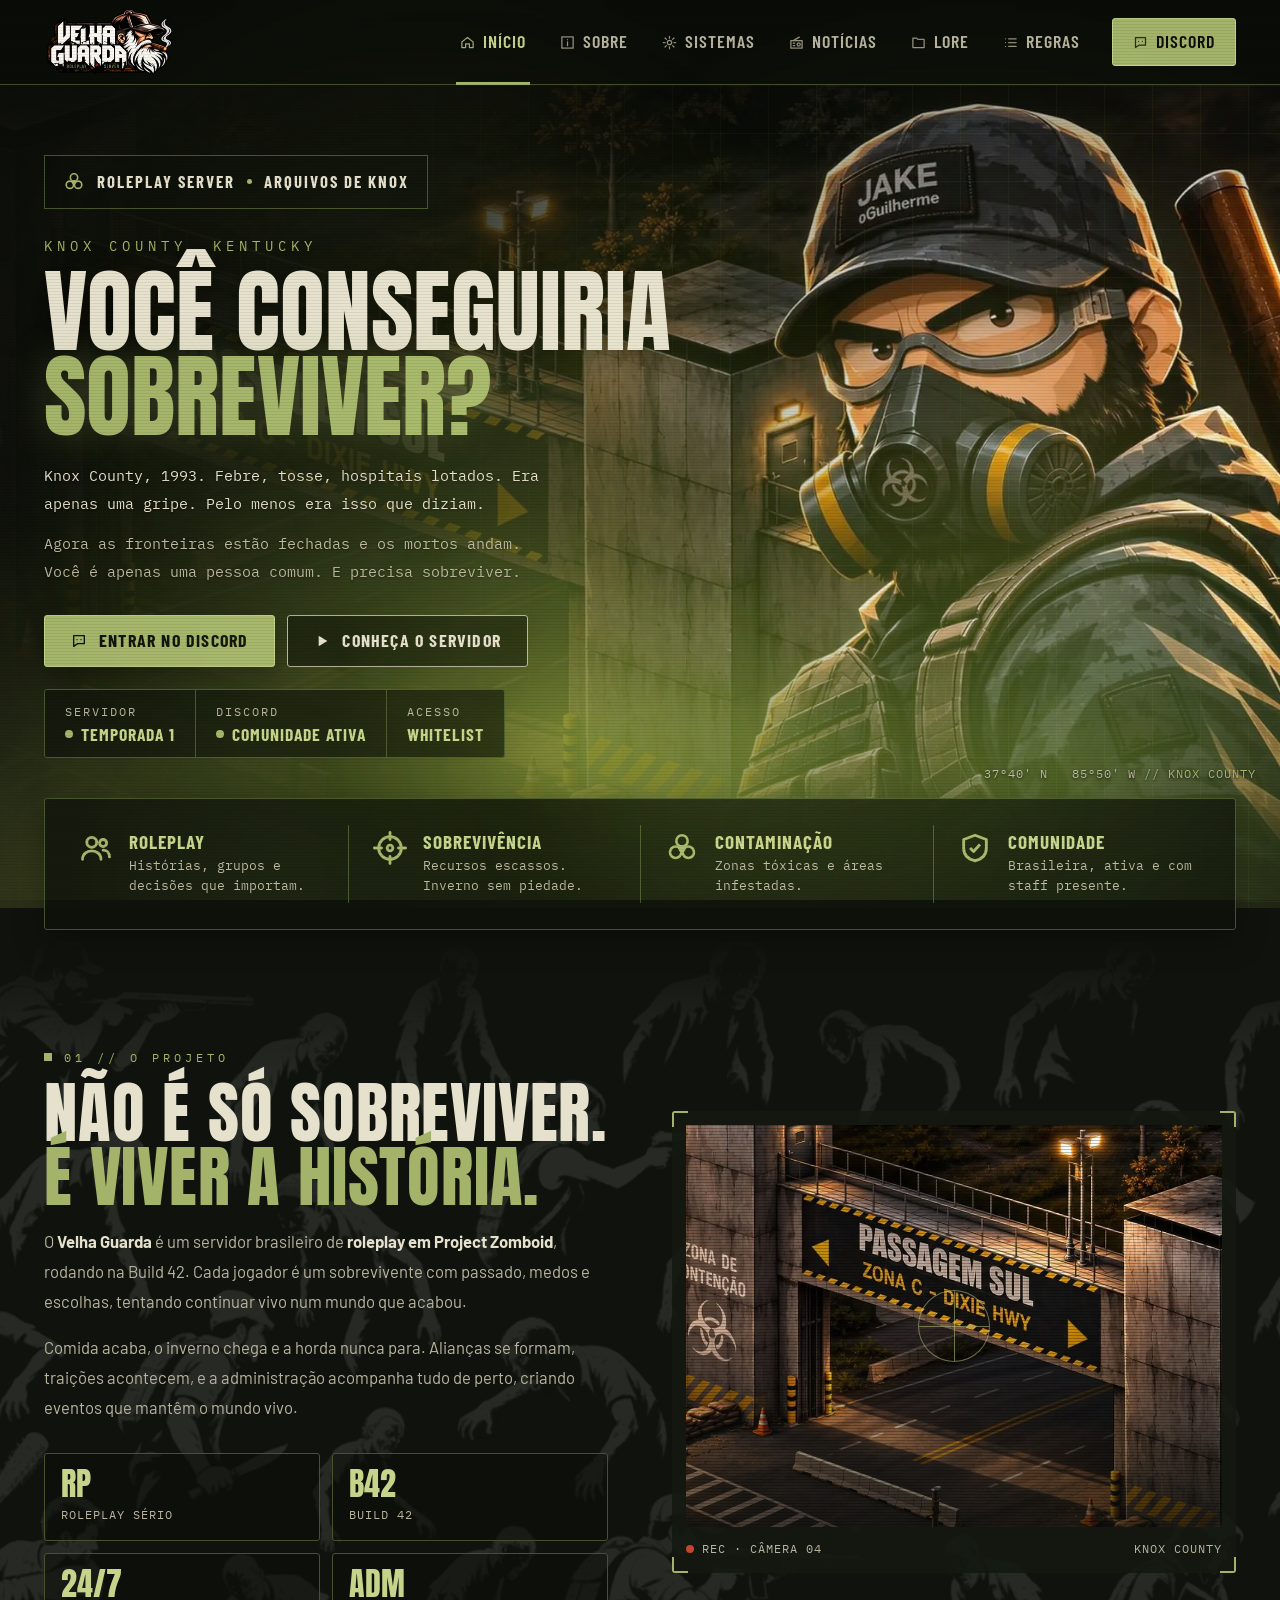
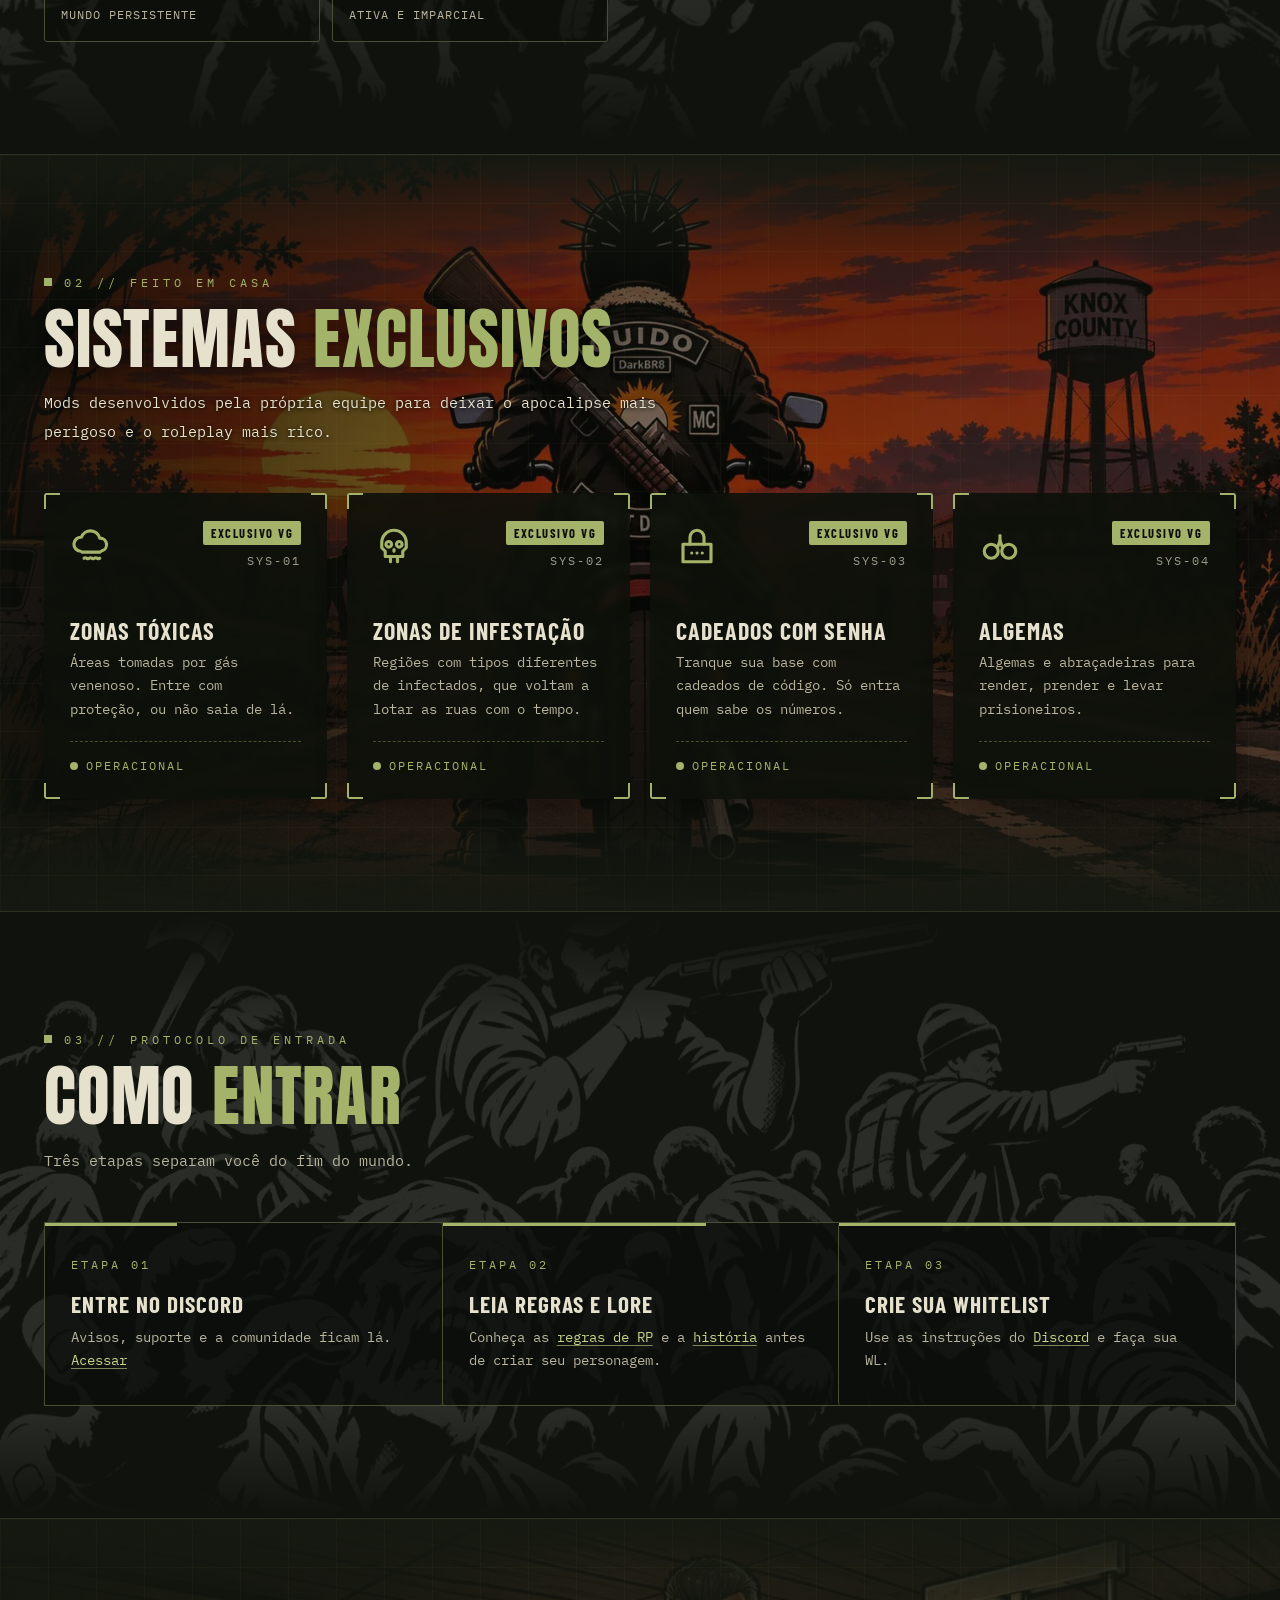
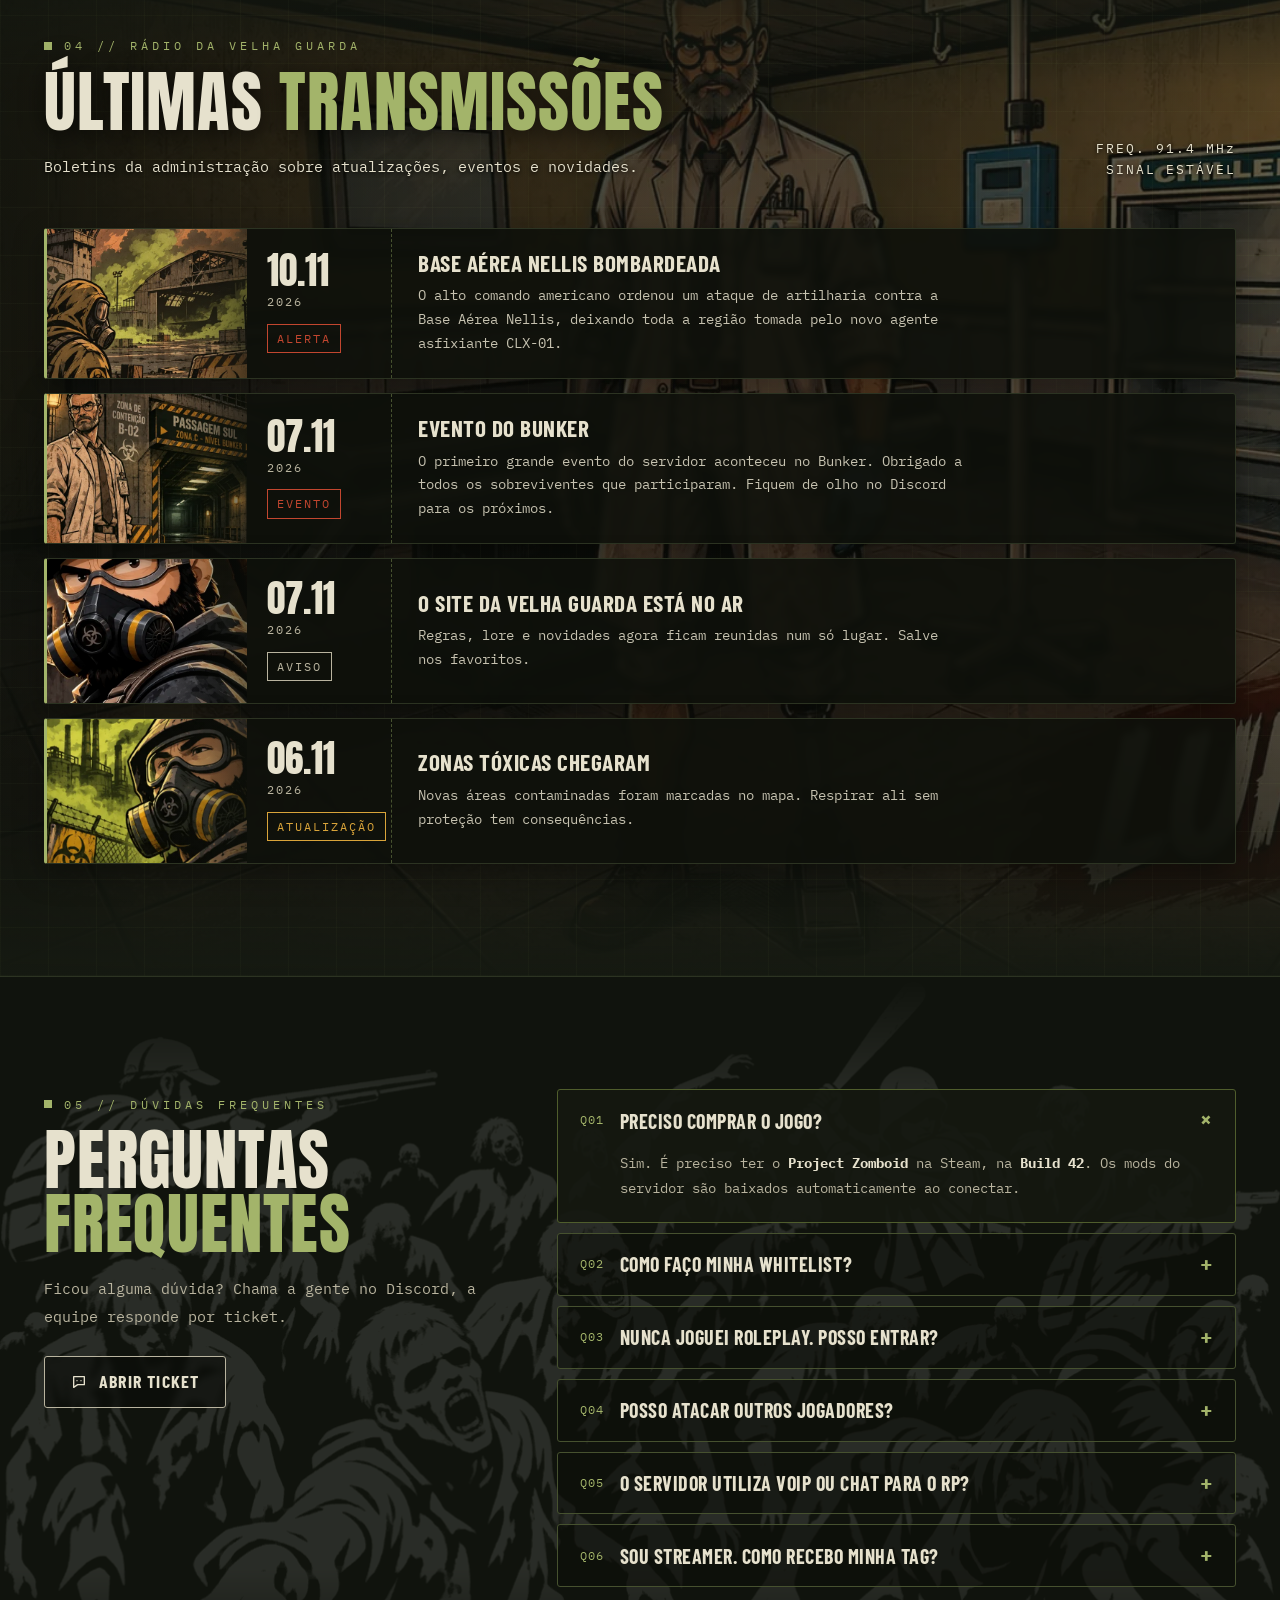
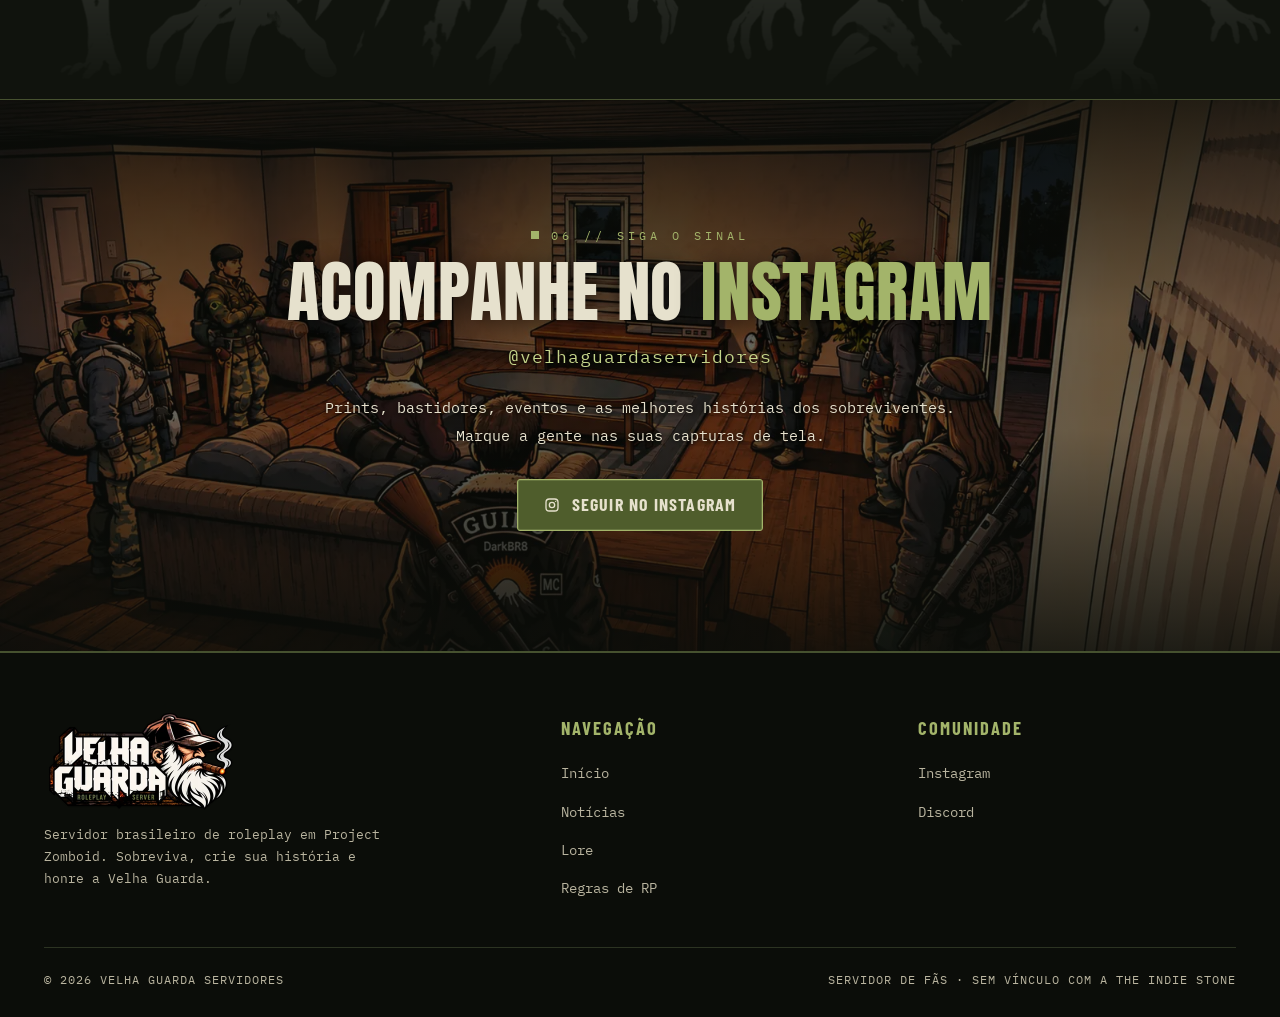
==== index.html @ a2925987 "Add files via upload" ====
<!DOCTYPE html>
<html lang="pt-BR">
<head>
<meta charset="UTF-8">
<meta name="viewport" content="width=device-width, initial-scale=1.0">
<title>Velha Guarda RP | Servidor de Roleplay de Project Zomboid</title>
<meta name="description" content="Velha Guarda RP: servidor brasileiro de roleplay em Project Zomboid (Build 42), dedicado e online 24/7. Sobrevivência, sistemas exclusivos e histórias em Knox County, 1993.">
<meta property="og:title" content="Velha Guarda RP · Roleplay Server de Project Zomboid">
<meta property="og:description" content="Você conseguiria sobreviver? Servidor brasileiro de roleplay em Project Zomboid, Build 42, ambientado em Knox County, 1993.">
<meta property="og:type" content="website">
<meta property="og:url" content="https://velhaguardaservidores.com.br/">
<meta property="og:image" content="https://velhaguardaservidores.com.br/img/og.jpg">
<meta property="og:image:width" content="1200">
<meta property="og:image:height" content="630">
<meta property="og:site_name" content="Velha Guarda RP">
<meta property="og:locale" content="pt_BR">
<meta name="twitter:card" content="summary_large_image">
<meta name="theme-color" content="#a3b46a">
<link rel="canonical" href="https://velhaguardaservidores.com.br/">
<link rel="icon" type="image/png" sizes="48x48" href="img/favicon-48.png">
<link rel="apple-touch-icon" href="img/apple-touch-icon.png">
<link rel="preconnect" href="https://fonts.googleapis.com">
<link rel="preconnect" href="https://fonts.gstatic.com" crossorigin>
<link href="https://fonts.googleapis.com/css2?family=Anton&family=Barlow+Condensed:wght@600;700&family=Barlow:wght@400;600&family=IBM+Plex+Mono:wght@400;600&display=swap" rel="stylesheet">
<link rel="preload" as="image" href="img/fundo-capa.webp" type="image/webp" media="(min-width: 641px)">
<link rel="stylesheet" href="css/style.css?v=9">
</head>
<body>
<a class="pular" href="#conteudo">Pular para o conteúdo</a>

<!-- Ícones usados no site -->
<svg width="0" height="0" style="position:absolute" aria-hidden="true">
  <defs>
    <symbol id="i-casa" viewBox="0 0 24 24" fill="none" stroke="currentColor" stroke-width="2" stroke-linejoin="round"><path d="M3 11 12 4l9 7v9h-6v-6H9v6H3z"/></symbol>
    <symbol id="i-info" viewBox="0 0 24 24" fill="none" stroke="currentColor" stroke-width="2" stroke-linecap="round"><rect x="3" y="3" width="18" height="18"/><path d="M12 11v6M12 7.5v.01"/></symbol>
    <symbol id="i-sistemas" viewBox="0 0 24 24" fill="none" stroke="currentColor" stroke-width="2" stroke-linecap="round"><circle cx="12" cy="12" r="3.5"/><path d="M12 2v3M12 19v3M2 12h3M19 12h3M4.9 4.9 7 7M17 17l2.1 2.1M4.9 19.1 7 17M17 7l2.1-2.1"/></symbol>
    <symbol id="i-radio" viewBox="0 0 24 24" fill="none" stroke="currentColor" stroke-width="2" stroke-linejoin="round"><rect x="3" y="9" width="18" height="12"/><path d="M7 9 17 3"/><circle cx="15.5" cy="15" r="2.5"/><path d="M6 13h4M6 17h4"/></symbol>
    <symbol id="i-pasta" viewBox="0 0 24 24" fill="none" stroke="currentColor" stroke-width="2" stroke-linejoin="round"><path d="M3 5h6l2 2h10v13H3z"/></symbol>
    <symbol id="i-lista" viewBox="0 0 24 24" fill="none" stroke="currentColor" stroke-width="2" stroke-linecap="round"><path d="M9 6h12M9 12h12M9 18h12M4 6h.01M4 12h.01M4 18h.01"/></symbol>
    <symbol id="i-chat" viewBox="0 0 24 24" fill="none" stroke="currentColor" stroke-width="2" stroke-linejoin="round"><path d="M4 4h16v12H10l-6 4z"/><path d="M9 10h.01M15 10h.01" stroke-linecap="round"/></symbol>
    <symbol id="i-insta" viewBox="0 0 24 24" fill="none" stroke="currentColor" stroke-width="2" stroke-linecap="round"><rect x="3" y="3" width="18" height="18" rx="5"/><circle cx="12" cy="12" r="4"/><path d="M17.5 6.5h.01"/></symbol>
    <symbol id="i-play" viewBox="0 0 24 24" fill="currentColor"><path d="M7 4v16l13-8z"/></symbol>
    <symbol id="i-bio" viewBox="0 0 24 24" fill="none" stroke="currentColor" stroke-width="1.8"><circle cx="12" cy="7" r="4"/><circle cx="7.5" cy="15" r="4"/><circle cx="16.5" cy="15" r="4"/><circle cx="12" cy="12.3" r="1.6" fill="currentColor"/></symbol>
    <symbol id="i-pessoas" viewBox="0 0 24 24" fill="none" stroke="currentColor" stroke-width="2" stroke-linecap="round"><circle cx="9" cy="8" r="3.5"/><path d="M2.5 20c0-3.6 2.9-6 6.5-6s6.5 2.4 6.5 6"/><circle cx="17" cy="8.5" r="2.5"/><path d="M17 13.5c2.6 0 4.5 1.9 4.5 4.8"/></symbol>
    <symbol id="i-mira" viewBox="0 0 24 24" fill="none" stroke="currentColor" stroke-width="2" stroke-linecap="round"><circle cx="12" cy="12" r="8"/><circle cx="12" cy="12" r="2"/><path d="M12 1v5M12 18v5M1 12h5M18 12h5"/></symbol>
    <symbol id="i-escudo" viewBox="0 0 24 24" fill="none" stroke="currentColor" stroke-width="2" stroke-linejoin="round"><path d="M12 3 4 6v6c0 5 3.5 8 8 9 4.5-1 8-4 8-9V6z"/><path d="m8.5 12 2.5 2.5 4.5-5"/></symbol>
    <symbol id="i-gas" viewBox="0 0 24 24" fill="none" stroke="currentColor" stroke-width="1.8" stroke-linecap="round" stroke-linejoin="round"><path d="M6 15a4 4 0 0 1 .5-8A5.5 5.5 0 0 1 17 7.5a3.75 3.75 0 0 1 1 7.4"/><path d="M8 19c1-1 2 1 3 0s2 1 3 0 2 1 3 0"/><path d="M7 15.5h10"/></symbol>
    <symbol id="i-cranio" viewBox="0 0 24 24" fill="none" stroke="currentColor" stroke-width="1.8" stroke-linecap="round" stroke-linejoin="round"><path d="M12 3a7 7 0 0 0-7 7v3l2 2v3h10v-3l2-2v-3a7 7 0 0 0-7-7z"/><circle cx="9" cy="11" r="1.6"/><circle cx="15" cy="11" r="1.6"/><path d="M10 18v3M14 18v3M12 14v1"/></symbol>
    <symbol id="i-cadeado" viewBox="0 0 24 24" fill="none" stroke="currentColor" stroke-width="1.8" stroke-linecap="round" stroke-linejoin="round"><rect x="4" y="11" width="16" height="10"/><path d="M8 11V7a4 4 0 0 1 8 0v4"/><path d="M9 16h.01M12 16h.01M15 16h.01"/></symbol>
    <symbol id="i-algema" viewBox="0 0 24 24" fill="none" stroke="currentColor" stroke-width="1.8" stroke-linecap="round" stroke-linejoin="round"><circle cx="7" cy="15" r="4"/><circle cx="17" cy="15" r="4"/><path d="M10.5 13 12 9l1.5 4"/><path d="M12 9V6"/></symbol>
  </defs>
</svg>

<!-- ===================== TOPO ===================== -->
<header class="topo">
    <picture class="topo-gif" aria-hidden="true"><source srcset="img/sobrevivente.webp" type="image/webp"><img src="img/sobrevivente.gif" width="181" height="60" alt="" decoding="async"></picture>
  <div class="wrap">
    <a href="index.html" class="topo-logo" aria-label="Velha Guarda, página inicial"><picture><source srcset="img/logo-topo.webp" type="image/webp"><img src="img/logo-topo.png" width="129" height="66" alt="Velha Guarda RP"></picture></a>
    <button class="menu-botao" aria-label="Abrir menu" aria-expanded="false" aria-controls="menu-principal"><span></span></button>
    <ul class="menu" id="menu-principal">
      <li><a href="index.html" class="ativo"><svg class="ico"><use href="#i-casa"/></svg>Início</a></li>
      <li><a href="#sobre"><svg class="ico"><use href="#i-info"/></svg>Sobre</a></li>
      <li><a href="#sistemas"><svg class="ico"><use href="#i-sistemas"/></svg>Sistemas</a></li>
      <li><a href="#noticias"><svg class="ico"><use href="#i-radio"/></svg>Notícias</a></li>
      <li><a href="lore.html"><svg class="ico"><use href="#i-pasta"/></svg>Lore</a></li>
      <li><a href="regras.html"><svg class="ico"><use href="#i-lista"/></svg>Regras</a></li>
      <li class="menu-cta"><a href="https://discord.gg/vVRFBYRUVg" target="_blank" rel="noopener" aria-label="Entrar no Discord (abre em nova aba)"><svg class="ico"><use href="#i-chat"/></svg>Discord</a></li>
    </ul>
  </div>
</header>

<main id="conteudo">

<!-- ===================== CAPA ===================== -->
<section class="capa">
  <canvas class="gas-capa" aria-hidden="true"></canvas>

  <div class="wrap">
    <div class="capa-conteudo revelar">
      <div class="capa-tag"><svg class="ico"><use href="#i-bio"/></svg><span>Roleplay Server</span><i></i><span>Arquivos de Knox</span></div>
      <div class="capa-local">Knox County, Kentucky</div>
      <h1>Você conseguiria<em>sobreviver?</em></h1>
      <p>Knox County, 1993. Febre, tosse, hospitais lotados. Era apenas uma gripe. Pelo menos era isso que diziam.</p>
      <p>Agora as fronteiras estão fechadas e os mortos andam. Você é apenas uma pessoa comum. E precisa sobreviver.</p>
      <div class="capa-botoes">
        <a href="https://discord.gg/vVRFBYRUVg" target="_blank" rel="noopener" class="btn btn-oliva btn-destaque"><svg class="ico"><use href="#i-chat"/></svg>Entrar no Discord</a>
        <a href="#sobre" class="btn btn-contorno"><svg class="ico"><use href="#i-play"/></svg>Conheça o servidor</a>
      </div>
      <div class="capa-status" aria-label="Status do servidor">
        <div><small>Servidor</small><b><span class="ponto"></span>Temporada 1</b></div>
        <div><small>Discord</small><b><span class="ponto"></span><span data-discord-online>Comunidade ativa</span></b></div>
        <div><small>Acesso</small><b>Whitelist</b></div>
      </div>
    </div>
  </div>

  <div class="coordenadas">37°40' N &nbsp; 85°50' W <span>// KNOX COUNTY</span></div>
</section>

<!-- Faixa de destaques -->
<div class="wrap faixa-wrap">
  <div class="faixa">
    <div>
      <svg><use href="#i-pessoas"/></svg>
      <div><h3>Roleplay</h3><p>Histórias, grupos e decisões que importam.</p></div>
    </div>
    <div>
      <svg><use href="#i-mira"/></svg>
      <div><h3>Sobrevivência</h3><p>Recursos escassos. Inverno sem piedade.</p></div>
    </div>
    <div>
      <svg><use href="#i-bio"/></svg>
      <div><h3>Contaminação</h3><p>Zonas tóxicas e áreas infestadas.</p></div>
    </div>
    <div>
      <svg><use href="#i-escudo"/></svg>
      <div><h3>Comunidade</h3><p>Brasileira, ativa e com staff presente.</p></div>
    </div>
  </div>
</div>

<!-- ===================== SOBRE ===================== -->
<section class="secao" id="sobre">
  <div class="wrap sobre">
    <div class="sobre-texto revelar">
      <span class="rotulo">01 // O projeto</span>
      <h2 class="titulo">Não é só sobreviver.<br><em>É viver a história.</em></h2>
      <p>O <strong>Velha Guarda</strong> é um servidor brasileiro de <strong>roleplay em Project Zomboid</strong>, rodando na Build 42. Cada jogador é um sobrevivente com passado, medos e escolhas, tentando continuar vivo num mundo que acabou.</p>
      <p>Comida acaba, o inverno chega e a horda nunca para. Alianças se formam, traições acontecem, e a administração acompanha tudo de perto, criando eventos que mantêm o mundo vivo.</p>
      <div class="sobre-dados">
        <div><b>RP</b><span>Roleplay sério</span></div>
        <div><b>B42</b><span>Build 42</span></div>
        <div><b>24/7</b><span>Mundo persistente</span></div>
        <div><b>ADM</b><span>Ativa e imparcial</span></div>
      </div>
    </div>
    <div class="quadro cantos revelar">
      <div class="quadro-imagem" role="img" aria-label="Registro visual do servidor"></div>
      <div class="quadro-legenda"><span><i class="rec"></i>REC · Câmera 04</span><span>Knox County</span></div>
    </div>
  </div>
</section>

<!-- ===================== SISTEMAS ===================== -->
<section class="secao secao-alt" id="sistemas">
  <div class="wrap">
    <div class="cabeca revelar">
      <div>
        <span class="rotulo">02 // Feito em casa</span>
        <h2 class="titulo">Sistemas <em>exclusivos</em></h2>
        <p class="lead">Mods desenvolvidos pela própria equipe para deixar o apocalipse mais perigoso e o roleplay mais rico.</p>
      </div>
    </div>
    <div class="sistemas">
      <article class="sistema cantos revelar">
        <div class="sistema-topo"><svg><use href="#i-gas"/></svg><span class="sistema-id"><b class="selo-vg">Exclusivo VG</b>SYS-01</span></div>
        <h3>Zonas Tóxicas</h3>
        <p>Áreas tomadas por gás venenoso. Entre com proteção, ou não saia de lá.</p>
        <div class="sistema-status"><span class="ponto"></span>Operacional</div>
      </article>
      <article class="sistema cantos revelar">
        <div class="sistema-topo"><svg><use href="#i-cranio"/></svg><span class="sistema-id"><b class="selo-vg">Exclusivo VG</b>SYS-02</span></div>
        <h3>Zonas de Infestação</h3>
        <p>Regiões com tipos diferentes de infectados, que voltam a lotar as ruas com o tempo.</p>
        <div class="sistema-status"><span class="ponto"></span>Operacional</div>
      </article>
      <article class="sistema cantos revelar">
        <div class="sistema-topo"><svg><use href="#i-cadeado"/></svg><span class="sistema-id"><b class="selo-vg">Exclusivo VG</b>SYS-03</span></div>
        <h3>Cadeados com Senha</h3>
        <p>Tranque sua base com cadeados de código. Só entra quem sabe os números.</p>
        <div class="sistema-status"><span class="ponto"></span>Operacional</div>
      </article>
      <article class="sistema cantos revelar">
        <div class="sistema-topo"><svg><use href="#i-algema"/></svg><span class="sistema-id"><b class="selo-vg">Exclusivo VG</b>SYS-04</span></div>
        <h3>Algemas</h3>
        <p>Algemas e abraçadeiras para render, prender e levar prisioneiros.</p>
        <div class="sistema-status"><span class="ponto"></span>Operacional</div>
      </article>
    </div>
  </div>
</section>

<!-- ===================== COMO ENTRAR ===================== -->
<section class="secao" id="entrar">
  <div class="wrap">
    <div class="cabeca revelar">
      <div>
        <span class="rotulo">03 // Protocolo de entrada</span>
        <h2 class="titulo">Como <em>entrar</em></h2>
        <p class="lead">Três etapas separam você do fim do mundo.</p>
      </div>
    </div>
    <div class="passos revelar">
      <div class="passo" style="--n:1">
        <h3>Entre no Discord</h3>
        <p>Avisos, suporte e a comunidade ficam lá. <a class="link" href="https://discord.gg/vVRFBYRUVg" target="_blank" rel="noopener">Acessar</a></p>
      </div>
      <div class="passo" style="--n:2">
        <h3>Leia regras e lore</h3>
        <p>Conheça as <a class="link" href="regras.html">regras de RP</a> e a <a class="link" href="lore.html">história</a> antes de criar seu personagem.</p>
      </div>
      <div class="passo" style="--n:3">
        <h3>Crie sua Whitelist</h3>
        <p>Use as instruções do <a class="link" href="https://discord.gg/vVRFBYRUVg" target="_blank" rel="noopener">Discord</a> e faça sua WL.</p>
      </div>
    </div>
  </div>
</section>

<!-- ===================== NOTÍCIAS =====================
     Para publicar uma notícia, copie um bloco <article class="transmissao">
     inteiro, cole no topo da lista e troque data, etiqueta, título e resumo.
     REGRA: mantenha sempre 4 notícias. Ao colocar uma nova no topo,
     apague a última da lista.
     Etiquetas: class="etiqueta" (verde), "etiqueta ambar", "etiqueta alerta" (vermelha)

     CAPA (opcional): troque "capa-xxx" pelo nome da imagem na pasta img/
     (ideal 640x400). Sem capa? Apague a linha <picture ...> inteira.

     TEXTO COMPLETO (opcional): dentro de <div class="transmissao-corpo">,
     logo depois do resumo <p>, cole:
       <details class="transmissao-mais">
         <summary>Ler transmissão completa</summary>
         <div><p>Primeiro parágrafo...</p><p>Segundo parágrafo...</p></div>
       </details>
     ==================================================== -->
<section class="secao secao-alt" id="noticias">
  <div class="wrap">
    <div class="cabeca revelar">
      <div>
        <span class="rotulo">04 // Rádio da Velha Guarda</span>
        <h2 class="titulo">Últimas <em>transmissões</em></h2>
        <p class="lead">Boletins da administração sobre atualizações, eventos e novidades.</p>
      </div>
      <div class="cabeca-num">FREQ. 91.4 MHz<br>SINAL ESTÁVEL</div>
    </div>
    <div class="transmissoes">
      <article class="transmissao revelar">
        <picture class="transmissao-capa"><source srcset="img/capa-nelis.webp" type="image/webp"><img src="img/capa-nelis.jpg" width="640" height="400" alt="Sobrevivente com traje de proteção diante da base aérea tomada por gás" loading="lazy" decoding="async"></picture>
        <div class="transmissao-data"><b>10.11</b><span>2026</span><span class="etiqueta alerta">Alerta</span></div>
        <div class="transmissao-corpo"><h3>Base Aérea Nellis bombardeada</h3><p>O alto comando americano ordenou um ataque de artilharia contra a Base Aérea Nellis, deixando toda a região tomada pelo novo agente asfixiante CLX-01.</p></div>
      </article>
      <article class="transmissao revelar">
        <picture class="transmissao-capa"><source srcset="img/capa-bunker.webp" type="image/webp"><img src="img/capa-bunker.jpg" width="640" height="400" alt="Cientista na entrada da Passagem Sul, nível bunker" loading="lazy" decoding="async"></picture>
        <div class="transmissao-data"><b>07.11</b><span>2026</span><span class="etiqueta alerta">Evento</span></div>
        <div class="transmissao-corpo"><h3>Evento do Bunker</h3><p>O primeiro grande evento do servidor aconteceu no Bunker. Obrigado a todos os sobreviventes que participaram. Fiquem de olho no Discord para os próximos.</p></div>
      </article>
      <article class="transmissao revelar">
        <picture class="transmissao-capa"><source srcset="img/capa-site.webp" type="image/webp"><img src="img/capa-site.jpg" width="640" height="400" alt="Sobrevivente com máscara de gás" loading="lazy" decoding="async"></picture>
        <div class="transmissao-data"><b>07.11</b><span>2026</span><span class="etiqueta">Aviso</span></div>
        <div class="transmissao-corpo"><h3>O site da Velha Guarda está no ar</h3><p>Regras, lore e novidades agora ficam reunidas num só lugar. Salve nos favoritos.</p></div>
      </article>
      <article class="transmissao revelar">
        <picture class="transmissao-capa"><source srcset="img/capa-zonas.webp" type="image/webp"><img src="img/capa-zonas.jpg" width="640" height="400" alt="Sobrevivente com máscara de gás diante de uma área contaminada" loading="lazy" decoding="async"></picture>
        <div class="transmissao-data"><b>06.11</b><span>2026</span><span class="etiqueta ambar">Atualização</span></div>
        <div class="transmissao-corpo"><h3>Zonas Tóxicas chegaram</h3><p>Novas áreas contaminadas foram marcadas no mapa. Respirar ali sem proteção tem consequências.</p></div>
      </article>
    </div>
  </div>
</section>

<!-- ===================== FAQ =====================
     Para adicionar uma pergunta, copie um bloco <details class="pergunta">
     inteiro e troque o texto do <summary> (pergunta) e do <p> (resposta).
     ==================================================== -->
<section class="secao" id="faq">
  <div class="wrap faq">
    <div class="revelar">
      <span class="rotulo">05 // Dúvidas frequentes</span>
      <h2 class="titulo">Perguntas <em>frequentes</em></h2>
      <p class="lead">Ficou alguma dúvida? Chama a gente no Discord, a equipe responde por ticket.</p>
      <a href="https://discord.gg/vVRFBYRUVg" target="_blank" rel="noopener" class="btn btn-contorno" style="margin-top:26px"><svg class="ico"><use href="#i-chat"/></svg>Abrir ticket</a>
    </div>
    <div class="perguntas revelar">
      <details class="pergunta" open>
        <summary><span class="pergunta-num">Q01</span>Preciso comprar o jogo?</summary>
        <p>Sim. É preciso ter o <strong>Project Zomboid</strong> na Steam, na <strong>Build 42</strong>. Os mods do servidor são baixados automaticamente ao conectar.</p>
      </details>
      <details class="pergunta">
        <summary><span class="pergunta-num">Q02</span>Como faço minha whitelist?</summary>
        <p>Entre no nosso <a class="link" href="https://discord.gg/vVRFBYRUVg" target="_blank" rel="noopener">Discord</a> e siga as instruções do canal de whitelist. Depois da aprovação, você recebe o acesso ao servidor.</p>
      </details>
      <details class="pergunta">
        <summary><span class="pergunta-num">Q03</span>Nunca joguei roleplay. Posso entrar?</summary>
        <p>Pode. Leia as <a class="link" href="regras.html">regras de RP</a> e a <a class="link" href="lore.html">lore</a> com calma. O mais importante é interpretar seu personagem e respeitar a história dos outros.</p>
      </details>
      <details class="pergunta">
        <summary><span class="pergunta-num">Q04</span>Posso atacar outros jogadores?</summary>
        <p>Só com motivação dentro do RP. <strong>KOS, RDM e RVM são proibidos</strong>, e assaltos precisam ser gravados e enviados por ticket. Veja a <a class="link" href="regras.html#combates">regra 8</a>.</p>
      </details>
      <details class="pergunta">
        <summary><span class="pergunta-num">Q05</span>O servidor utiliza VOIP ou chat para o RP?</summary>
        <p>O servidor utiliza principalmente o <strong>VOIP</strong> para o RP, mas há a possibilidade de utilizar o chat, se necessário.</p>
      </details>
      <details class="pergunta">
        <summary><span class="pergunta-num">Q06</span>Sou streamer. Como recebo minha tag?</summary>
        <p>Abra um <a class="link" href="https://discord.gg/vVRFBYRUVg" target="_blank" rel="noopener">ticket no Discord</a> e entre em contato para receber sua tag e a permissão para divulgar sua live.</p>
      </details>
    </div>
  </div>
</section>

<!-- ===================== INSTAGRAM ===================== -->
<section class="sinal" id="instagram">
  <div class="wrap revelar">
    <span class="rotulo">06 // Siga o sinal</span>
    <h2 class="titulo">Acompanhe no <em>Instagram</em></h2>
    <a class="sinal-arroba" href="https://www.instagram.com/velhaguardaservidores/" target="_blank" rel="noopener">@velhaguardaservidores</a>
    <p class="lead">Prints, bastidores, eventos e as melhores histórias dos sobreviventes. Marque a gente nas suas capturas de tela.</p>
    <a class="btn btn-oliva" href="https://www.instagram.com/velhaguardaservidores/" target="_blank" rel="noopener"><svg class="ico"><use href="#i-insta"/></svg>Seguir no Instagram</a>
  </div>
</section>

</main>

<!-- ===================== RODAPÉ ===================== -->
<footer class="rodape">
  <div class="wrap">
    <div class="rodape-grade">
      <div>
        <picture><source srcset="img/logo-rodape.webp" type="image/webp"><img src="img/logo-small.png" width="190" height="97" alt="Velha Guarda RP" loading="lazy"></picture>
        <p>Servidor brasileiro de roleplay em Project Zomboid. Sobreviva, crie sua história e honre a Velha Guarda.</p>
      </div>
      <div>
        <h4>Navegação</h4>
        <ul>
          <li><a href="index.html">Início</a></li>
          <li><a href="#noticias">Notícias</a></li>
          <li><a href="lore.html">Lore</a></li>
          <li><a href="regras.html">Regras de RP</a></li>
        </ul>
      </div>
      <div>
        <h4>Comunidade</h4>
        <ul>
          <li><a href="https://www.instagram.com/velhaguardaservidores/" target="_blank" rel="noopener">Instagram</a></li>
          <li><a href="https://discord.gg/vVRFBYRUVg" target="_blank" rel="noopener">Discord</a></li>
        </ul>
      </div>
    </div>
    <div class="rodape-base">
      <span>© <span data-ano></span> Velha Guarda Servidores</span>
      <span>Servidor de fãs · sem vínculo com a The Indie Stone</span>
    </div>
  </div>
</footer>

<canvas class="gas" aria-hidden="true"></canvas>
<div class="progresso" aria-hidden="true"></div>
<a href="#" class="topo-voltar" aria-label="Voltar ao topo"><svg viewBox="0 0 24 24" fill="none" stroke="currentColor" stroke-width="2.4" stroke-linecap="round" stroke-linejoin="round"><path d="m6 15 6-6 6 6"/></svg></a>

<script src="js/site.js?v=9"></script>
</body>
</html>
---- css/style.css ----
@charset "UTF-8";
/* =========================================================
   VELHA GUARDA · Identidade visual v2 (terminal tático)
   ---------------------------------------------------------
   IMAGENS DE FUNDO: coloque prints do jogo na pasta img/
   com estes nomes (formato .jpg, ideal 1920x1080):
     img/fundo-capa.jpg   → capa da página inicial
     img/fundo-sobre.jpg  → quadro da seção "Sobre"
     img/fundo-faixa.jpg  → faixa do Instagram
     img/fundo-banner.jpg → topo das páginas Regras e Lore
   Enquanto as imagens não existirem, o site usa um fundo
   escuro com grade e silhuetas, então nada quebra.
   ========================================================= */
:root {
  --preto: #0b0d09;
  --fundo: #10130d;
  --fundo-2: #151911;
  --painel: rgba(20, 24, 16, .88);
  --linha: #2c3322;
  --linha-2: #46512f;
  --oliva: #a3b46a;
  --oliva-2: #c4d48a;
  --oliva-esc: #4f5d2c;
  --osso: #e6e1cd;
  --osso-2: #b9b49f;
  --cinza: #9b998a;
  --ambar: #d9a43a;
  --alerta: #c2462f;

  --f-impacto: "Anton", "Bebas Neue", Impact, sans-serif;
  --f-tatico: "Barlow Condensed", "Oswald", sans-serif;
  --f-mono: "IBM Plex Mono", "Courier New", monospace;
  --f-texto: "Barlow", system-ui, sans-serif;

  --largura: 1240px;
}

* { box-sizing: border-box; margin: 0; padding: 0; }
html { scroll-behavior: smooth; }
body {
  background: var(--fundo); color: var(--osso);
  font-family: var(--f-texto); font-size: 1.02rem; line-height: 1.65;
  overflow-x: hidden;
}
/* Linhas de monitor por cima de tudo */
body::after {
  content: ""; position: fixed; inset: 0; pointer-events: none; z-index: 200;
  background: repeating-linear-gradient(180deg, rgba(0,0,0,.18) 0 1px, transparent 1px 3px);
  opacity: .35;
}
img { max-width: 100%; display: block; }
a { color: inherit; text-decoration: none; }
.wrap { max-width: var(--largura); margin: 0 auto; padding: 0 24px; }
::selection { background: var(--oliva); color: var(--preto); }

/* ---------- Elementos de HUD ---------- */
/* Cantoneiras nos 4 cantos */
.cantos {
  background:
    linear-gradient(var(--oliva), var(--oliva)) top left / 16px 2px no-repeat,
    linear-gradient(var(--oliva), var(--oliva)) top left / 2px 16px no-repeat,
    linear-gradient(var(--oliva), var(--oliva)) top right / 16px 2px no-repeat,
    linear-gradient(var(--oliva), var(--oliva)) top right / 2px 16px no-repeat,
    linear-gradient(var(--oliva), var(--oliva)) bottom left / 16px 2px no-repeat,
    linear-gradient(var(--oliva), var(--oliva)) bottom left / 2px 16px no-repeat,
    linear-gradient(var(--oliva), var(--oliva)) bottom right / 16px 2px no-repeat,
    linear-gradient(var(--oliva), var(--oliva)) bottom right / 2px 16px no-repeat,
    var(--painel);
}
.mono { font-family: var(--f-mono); }
.rotulo {
  font-family: var(--f-mono); font-size: .8rem; letter-spacing: 4px; text-transform: uppercase;
  color: var(--oliva); display: inline-flex; align-items: center; gap: 12px; margin-bottom: 14px;
}
.rotulo::before { content: ""; width: 8px; height: 8px; background: var(--oliva); }
.titulo {
  font-family: var(--f-impacto); font-weight: 400; text-transform: uppercase;
  font-size: clamp(2.6rem, 5.5vw, 4.2rem); line-height: .95; letter-spacing: .5px;
  margin-bottom: 18px;
}
.titulo em { font-style: normal; color: var(--oliva); }
.lead { font-family: var(--f-mono); font-size: .95rem; color: var(--osso-2); max-width: 640px; line-height: 1.8; }
.ponto {
  width: 8px; height: 8px; border-radius: 50%; background: var(--oliva); display: inline-block;
  box-shadow: 0 0 0 0 rgba(163, 180, 106, .6); animation: pulsar 2s infinite;
}
.ponto.ambar { background: var(--ambar); box-shadow: 0 0 0 0 rgba(217, 164, 58, .6); animation-name: pulsar-ambar; }
@keyframes pulsar { 70% { box-shadow: 0 0 0 8px rgba(163,180,106,0); } 100% { box-shadow: 0 0 0 0 rgba(163,180,106,0); } }
@keyframes pulsar-ambar { 70% { box-shadow: 0 0 0 8px rgba(217,164,58,0); } 100% { box-shadow: 0 0 0 0 rgba(217,164,58,0); } }
.ico { width: 18px; height: 18px; flex-shrink: 0; }

/* ---------- Topo ---------- */
.topo {
  position: sticky; top: 0; z-index: 60;
  background: rgba(11, 13, 9, .96); backdrop-filter: blur(8px);
  border-bottom: 1px solid var(--linha-2);
}
.topo .wrap { display: flex; align-items: center; justify-content: space-between; height: 84px; }
.topo-logo img { height: 66px; width: auto; }
.menu { display: flex; align-items: stretch; gap: 6px; list-style: none; height: 100%; }
.menu li { display: flex; }
.menu a {
  display: flex; align-items: center; gap: 8px; padding: 0 14px; position: relative;
  font-family: var(--f-tatico); font-weight: 600; font-size: 1.12rem; letter-spacing: 1px;
  text-transform: uppercase; color: var(--osso-2); transition: color .2s;
}
.menu a .ico { width: 15px; height: 15px; opacity: .8; }
.menu a:hover, .menu a.ativo { color: var(--oliva-2); }
.menu a.ativo::after {
  content: ""; position: absolute; left: 10px; right: 10px; bottom: -1px; height: 3px; background: var(--oliva);
}
.menu .menu-cta { align-items: center; margin-left: 12px; }
.menu .menu-cta a {
  height: 48px; border: 1px solid var(--oliva); background: var(--oliva-esc); color: var(--osso);
  padding: 0 20px;
}
.menu .menu-cta a:hover { background: var(--oliva); color: var(--preto); }
.menu-botao {
  display: none; background: none; border: 1px solid var(--linha-2); width: 46px; height: 46px;
  cursor: pointer; color: var(--oliva);
}
.menu-botao span, .menu-botao span::before, .menu-botao span::after {
  display: block; width: 20px; height: 2px; background: currentColor; margin: 0 auto; position: relative;
}
.menu-botao span::before, .menu-botao span::after { content: ""; position: absolute; left: 0; }
.menu-botao span::before { top: -6px; }
.menu-botao span::after { top: 6px; }

/* ---------- Botões ---------- */
.btn {
  display: inline-flex; align-items: center; gap: 12px; padding: 15px 24px;
  font-family: var(--f-tatico); font-weight: 700; font-size: 1.15rem; letter-spacing: 1.2px;
  text-transform: uppercase; border: 1px solid var(--oliva); cursor: pointer;
  transition: background .2s, color .2s, transform .15s;
}
.btn:hover { transform: translateY(-2px); }
.btn-oliva { background: var(--oliva-esc); color: var(--osso); box-shadow: inset 0 0 0 1px rgba(196, 212, 138, .2); }
.btn-oliva:hover { background: var(--oliva); color: var(--preto); }
.btn-contorno { background: rgba(11, 13, 9, .6); color: var(--osso); border-color: var(--osso-2); }
.btn-contorno:hover { border-color: var(--oliva-2); color: var(--oliva-2); }
.btn .ico { width: 16px; height: 16px; }

/* ---------- Capa ---------- */
.capa {
  position: relative; min-height: calc(100vh - 84px); display: flex; align-items: center;
  padding: 70px 0 150px; overflow: hidden; isolation: isolate;
  background:
    linear-gradient(90deg, rgba(11,13,9,.96) 0%, rgba(11,13,9,.88) 28%, rgba(11,13,9,.45) 50%, rgba(11,13,9,0) 66%),
    linear-gradient(180deg, rgba(11,13,9,.35) 0%, transparent 22%, transparent 68%, var(--fundo) 100%),
    url("../img/fundo-capa.jpg") 78% center / cover no-repeat,
    var(--fundo);
}
/* Grade tática (aparece quando não há imagem e reforça o clima quando há) */
.capa::before {
  content: ""; position: absolute; inset: 0; z-index: -1; pointer-events: none;
  background:
    linear-gradient(rgba(163,180,106,.06) 1px, transparent 1px) 0 0 / 48px 48px,
    linear-gradient(90deg, rgba(163,180,106,.06) 1px, transparent 1px) 0 0 / 48px 48px;
  -webkit-mask-image: linear-gradient(90deg, transparent 20%, #000 70%);
          mask-image: linear-gradient(90deg, transparent 20%, #000 70%);
}
.capa > .wrap { width: 100%; }
.capa-conteudo { max-width: 680px; position: relative; z-index: 2; }
.capa-tag {
  display: inline-flex; align-items: center; gap: 14px; padding: 12px 18px; margin-bottom: 26px;
  border: 1px solid var(--linha-2); background: rgba(11,13,9,.7);
  font-family: var(--f-tatico); font-weight: 700; font-size: 1.15rem; letter-spacing: 2px; text-transform: uppercase;
  color: var(--osso);
}
.capa-tag .ico { color: var(--oliva); width: 22px; height: 22px; }
.capa-tag i { width: 5px; height: 5px; border-radius: 50%; background: var(--oliva); display: inline-block; }
.capa-local { font-family: var(--f-mono); font-size: .85rem; letter-spacing: 5px; color: var(--oliva); text-transform: uppercase; margin-bottom: 8px; }
.capa h1 {
  font-family: var(--f-impacto); font-weight: 400; text-transform: uppercase;
  font-size: clamp(3.4rem, 7.2vw, 5.8rem); line-height: .92; margin-bottom: 26px;
  text-shadow: 0 6px 30px rgba(0,0,0,.6);
}
.capa h1 em { font-style: normal; color: var(--oliva); display: block; }
.capa p { font-family: var(--f-mono); font-size: .95rem; line-height: 1.85; color: var(--osso); max-width: 520px; }
.capa p + p { margin-top: 12px; color: var(--osso-2); }
.capa-botoes { display: flex; gap: 14px; flex-wrap: wrap; margin-top: 34px; }

.coordenadas {
  position: absolute; right: 24px; bottom: 124px; z-index: 3;
  font-family: var(--f-mono); font-size: .75rem; letter-spacing: 1px; color: var(--osso-2);
}
.coordenadas span { color: var(--oliva); }

/* Faixa de recursos que fica por cima da borda da capa */
.faixa-wrap { position: relative; z-index: 5; margin-top: -110px; }
.faixa {
  display: grid; grid-template-columns: repeat(4, 1fr); padding: 26px 10px;
  border: 1px solid var(--linha-2); background: rgba(14, 17, 11, .95);
}
.faixa > div { display: flex; gap: 16px; align-items: flex-start; padding: 6px 24px; border-left: 1px solid var(--linha-2); }
.faixa > div:first-child { border-left: 0; }
.faixa svg { width: 34px; height: 34px; color: var(--oliva); flex-shrink: 0; }
.faixa h3 { font-family: var(--f-tatico); font-weight: 700; font-size: 1.2rem; letter-spacing: 1px; text-transform: uppercase; color: var(--oliva-2); line-height: 1.1; margin-bottom: 4px; }
.faixa p { font-family: var(--f-mono); font-size: .75rem; color: var(--osso-2); line-height: 1.6; }

/* ---------- Seções ---------- */
.secao { padding: 110px 0; position: relative; }
.secao-alt { background: var(--fundo-2); border-top: 1px solid var(--linha); border-bottom: 1px solid var(--linha); }
.secao-alt::before {
  content: ""; position: absolute; inset: 0; pointer-events: none;
  background:
    linear-gradient(rgba(163,180,106,.035) 1px, transparent 1px) 0 0 / 48px 48px,
    linear-gradient(90deg, rgba(163,180,106,.035) 1px, transparent 1px) 0 0 / 48px 48px;
}
.secao .wrap { position: relative; }
.cabeca { display: flex; justify-content: space-between; align-items: flex-end; gap: 30px; margin-bottom: 50px; flex-wrap: wrap; }
.cabeca-num { font-family: var(--f-mono); font-size: .8rem; color: var(--cinza); letter-spacing: 2px; text-align: right; }

/* ---------- Sobre ---------- */
.sobre { display: grid; grid-template-columns: 1fr 1fr; gap: 64px; align-items: center; }
.sobre-texto p { color: var(--osso-2); }
.sobre-texto p + p { margin-top: 16px; }
.sobre-texto strong { color: var(--osso); }
.sobre-dados { display: grid; grid-template-columns: repeat(3, 1fr); gap: 12px; margin-top: 30px; }
.sobre-dados div { border: 1px solid var(--linha-2); padding: 14px 16px; background: rgba(11,13,9,.5); }
.sobre-dados b { display: block; font-family: var(--f-impacto); font-weight: 400; font-size: 2rem; line-height: 1; color: var(--oliva-2); }
.sobre-dados span { font-family: var(--f-mono); font-size: .7rem; letter-spacing: 1px; color: var(--cinza); text-transform: uppercase; }

.quadro { position: relative; padding: 14px; }
.quadro-imagem {
  aspect-ratio: 4 / 3; position: relative; overflow: hidden;
  background:
    linear-gradient(180deg, transparent 50%, rgba(11,13,9,.7)),
    url("../img/fundo-sobre.jpg") center / cover no-repeat,
    url("../img/horda.png") center 90% / 140% auto no-repeat,
    radial-gradient(ellipse at 50% 80%, #39432a, #12150e 70%);
}
.quadro-imagem::after { /* mira */
  content: ""; position: absolute; left: 50%; top: 50%; width: 70px; height: 70px; transform: translate(-50%, -50%);
  border: 1px solid rgba(196,212,138,.5); border-radius: 50%;
  background:
    linear-gradient(rgba(196,212,138,.5), rgba(196,212,138,.5)) center / 1px 100% no-repeat,
    linear-gradient(rgba(196,212,138,.5), rgba(196,212,138,.5)) center / 100% 1px no-repeat;
}
.quadro-legenda {
  display: flex; justify-content: space-between; gap: 10px; margin-top: 12px;
  font-family: var(--f-mono); font-size: .72rem; letter-spacing: 1px; color: var(--osso-2); text-transform: uppercase;
}
.quadro-legenda span:first-child { display: inline-flex; align-items: center; gap: 8px; }
.rec { width: 8px; height: 8px; border-radius: 50%; background: var(--alerta); animation: piscar 1.2s steps(2) infinite; }
@keyframes piscar { 50% { opacity: 0; } }

/* ---------- Sistemas ---------- */
.sistemas { display: grid; grid-template-columns: repeat(auto-fit, minmax(260px, 1fr)); gap: 18px; }
.sistema { padding: 30px 26px; position: relative; transition: transform .25s; }
.sistema:hover { transform: translateY(-4px); }
.sistema-topo { display: flex; justify-content: space-between; align-items: center; margin-bottom: 22px; }
.sistema-topo svg { width: 38px; height: 38px; color: var(--oliva); }
.sistema-topo span { font-family: var(--f-mono); font-size: .72rem; color: var(--cinza); letter-spacing: 2px; }
.sistema h3 { font-family: var(--f-tatico); font-weight: 700; font-size: 1.55rem; letter-spacing: 1px; text-transform: uppercase; line-height: 1.05; margin-bottom: 8px; }
.sistema p { font-family: var(--f-mono); font-size: .82rem; color: var(--osso-2); line-height: 1.7; }
.sistema-status { margin-top: 18px; padding-top: 14px; border-top: 1px dashed var(--linha-2); font-family: var(--f-mono); font-size: .7rem; letter-spacing: 2px; color: var(--oliva); display: flex; align-items: center; gap: 8px; text-transform: uppercase; }

/* ---------- Como entrar ---------- */
.passos { display: grid; grid-template-columns: repeat(3, 1fr); gap: 0; border: 1px solid var(--linha-2); counter-reset: passo; }
.passo { counter-increment: passo; padding: 32px 26px; border-left: 1px solid var(--linha-2); background: rgba(11,13,9,.4); position: relative; }
.passo:first-child { border-left: 0; }
.passo::before {
  content: "ETAPA " counter(passo, decimal-leading-zero);
  display: block; font-family: var(--f-mono); font-size: .75rem; letter-spacing: 3px; color: var(--oliva); margin-bottom: 18px;
}
.passo::after { /* barra de progresso */
  content: ""; position: absolute; top: 0; left: 0; height: 3px; background: var(--oliva);
  width: calc(100% / 3 * var(--n, 1)); max-width: 100%;
}
.passo h3 { font-family: var(--f-tatico); font-weight: 700; font-size: 1.45rem; letter-spacing: 1px; text-transform: uppercase; line-height: 1.1; margin-bottom: 8px; }
.passo p { font-family: var(--f-mono); font-size: .82rem; color: var(--osso-2); line-height: 1.7; }
.passo a.link { color: var(--oliva-2); border-bottom: 1px solid currentColor; }
.ip {
  margin-top: 16px; display: flex; flex-wrap: wrap; align-items: center; justify-content: space-between; gap: 8px;
  border: 1px dashed var(--oliva); padding: 8px 8px 8px 12px; background: var(--preto);
  font-family: var(--f-mono); font-size: .82rem; color: var(--oliva-2);
}
.ip button {
  background: var(--oliva); color: var(--preto); border: 0; cursor: pointer;
  font-family: var(--f-tatico); font-weight: 700; font-size: .95rem; letter-spacing: 1px; text-transform: uppercase; padding: 5px 12px;
}
.ip button:hover { background: var(--oliva-2); }

/* ---------- Notícias (transmissões) ---------- */
.transmissoes { display: grid; gap: 14px; }
.transmissao {
  display: grid; grid-template-columns: 170px 1fr auto; gap: 30px; align-items: center;
  padding: 26px 28px; border: 1px solid var(--linha); background: rgba(11,13,9,.55);
  border-left: 3px solid var(--oliva); transition: border-color .2s, background .2s;
}
.transmissao:hover { border-color: var(--linha-2); border-left-color: var(--oliva-2); background: rgba(20,24,16,.9); }
.transmissao-data { font-family: var(--f-mono); }
.transmissao-data b { display: block; font-family: var(--f-impacto); font-weight: 400; font-size: 2.2rem; line-height: 1; color: var(--osso); }
.transmissao-data span { font-size: .72rem; letter-spacing: 2px; color: var(--cinza); text-transform: uppercase; }
.transmissao h3 { font-family: var(--f-tatico); font-weight: 700; font-size: 1.5rem; letter-spacing: .5px; text-transform: uppercase; line-height: 1.1; margin-bottom: 6px; }
.transmissao p { font-family: var(--f-mono); font-size: .85rem; color: var(--osso-2); line-height: 1.7; }
.etiqueta {
  font-family: var(--f-mono); font-size: .7rem; letter-spacing: 2px; text-transform: uppercase;
  padding: 6px 12px; border: 1px solid currentColor; white-space: nowrap; color: var(--oliva);
}
.etiqueta.ambar { color: var(--ambar); }
.etiqueta.alerta { color: var(--alerta); }

/* ---------- Instagram ---------- */
.sinal {
  position: relative; padding: 120px 0; overflow: hidden; isolation: isolate; text-align: center;
  border-top: 1px solid var(--linha-2); border-bottom: 1px solid var(--linha-2);
  background:
    linear-gradient(180deg, rgba(11,13,9,.85), rgba(11,13,9,.7) 50%, rgba(11,13,9,.92)),
    url("../img/fundo-faixa.jpg") center / cover no-repeat,
    radial-gradient(ellipse at 50% 100%, #2c3520, var(--fundo) 70%);
}
.sinal::after {
  content: ""; position: absolute; left: 0; right: 0; bottom: 0; height: 45%; z-index: -1;
  background: url("../img/horda.png") center bottom / auto 100% repeat-x;
  filter: brightness(0); opacity: .5;
}
.sinal .lead { margin: 0 auto 30px; }
.sinal-arroba { display: inline-block; font-family: var(--f-mono); font-size: 1.1rem; letter-spacing: 1px; color: var(--oliva-2); margin-bottom: 22px; }
.sinal .rotulo { justify-content: center; }

/* ---------- Rodapé ---------- */
.rodape { background: var(--preto); border-top: 1px solid var(--linha-2); padding: 60px 0 28px; }
.rodape-grade { display: grid; grid-template-columns: 1.5fr 1fr 1fr; gap: 40px; margin-bottom: 40px; }
.rodape-grade img { width: 190px; margin-bottom: 14px; }
.rodape-grade p { font-family: var(--f-mono); color: var(--cinza); font-size: .82rem; max-width: 340px; line-height: 1.7; }
.rodape h4 { font-family: var(--f-tatico); font-weight: 700; font-size: 1.15rem; letter-spacing: 2px; text-transform: uppercase; color: var(--oliva); margin-bottom: 12px; }
.rodape ul { list-style: none; display: grid; gap: 6px; }
.rodape ul a { font-family: var(--f-mono); color: var(--osso-2); font-size: .85rem; transition: color .2s; }
.rodape ul a:hover { color: var(--oliva-2); }
.rodape-base {
  border-top: 1px solid var(--linha); padding-top: 22px; display: flex; justify-content: space-between; gap: 14px; flex-wrap: wrap;
  font-family: var(--f-mono); color: var(--cinza); font-size: .72rem; letter-spacing: 1px; text-transform: uppercase;
}

/* ---------- Páginas internas ---------- */
.banner {
  position: relative; padding: 90px 0 80px; overflow: hidden; isolation: isolate;
  border-bottom: 1px solid var(--linha-2);
  background:
    linear-gradient(90deg, rgba(11,13,9,.96) 0%, rgba(11,13,9,.8) 45%, rgba(11,13,9,.45) 100%),
    url("../img/fundo-banner.jpg") center / cover no-repeat,
    radial-gradient(ellipse 60% 80% at 80% 50%, #2a3220, transparent 70%),
    var(--fundo);
}
.banner::before {
  content: ""; position: absolute; inset: 0; z-index: -1;
  background:
    linear-gradient(rgba(163,180,106,.06) 1px, transparent 1px) 0 0 / 48px 48px,
    linear-gradient(90deg, rgba(163,180,106,.06) 1px, transparent 1px) 0 0 / 48px 48px;
  -webkit-mask-image: linear-gradient(90deg, transparent 30%, #000);
          mask-image: linear-gradient(90deg, transparent 30%, #000);
}
.banner::after {
  content: ""; position: absolute; right: 0; bottom: 0; width: 55%; height: 80%; z-index: -1;
  background: url("../img/horda.png") right bottom / contain no-repeat; filter: brightness(0); opacity: .55;
  -webkit-mask-image: linear-gradient(90deg, transparent, #000 45%);
          mask-image: linear-gradient(90deg, transparent, #000 45%);
}
.migalha { font-family: var(--f-mono); color: var(--cinza); font-size: .78rem; letter-spacing: 2px; text-transform: uppercase; margin-bottom: 20px; }
.migalha a:hover { color: var(--oliva-2); }
.banner h1 { font-family: var(--f-impacto); font-weight: 400; text-transform: uppercase; font-size: clamp(3rem, 7vw, 5.4rem); line-height: .92; margin-bottom: 18px; }
.banner h1 em { font-style: normal; color: var(--oliva); }

.duas-colunas { display: grid; grid-template-columns: 260px 1fr; gap: 56px; align-items: start; }
.indice { position: sticky; top: 110px; padding: 22px; }
.indice h4 { font-family: var(--f-mono); font-weight: 400; font-size: .72rem; letter-spacing: 3px; color: var(--oliva); margin-bottom: 14px; text-transform: uppercase; }
.indice ol { list-style: none; display: grid; gap: 2px; counter-reset: ind; }
.indice li { counter-increment: ind; }
.indice a {
  display: flex; gap: 10px; padding: 7px 0; font-family: var(--f-tatico); font-weight: 600; font-size: 1.12rem;
  letter-spacing: 1px; text-transform: uppercase; color: var(--osso-2); transition: color .2s;
}
.indice a::before { content: counter(ind, decimal-leading-zero); font-family: var(--f-mono); font-size: .75rem; color: var(--cinza); padding-top: 4px; }
.indice a:hover { color: var(--oliva-2); }

/* Regras */
.aviso {
  display: flex; gap: 14px; align-items: flex-start; padding: 18px 22px; margin-bottom: 50px;
  border: 1px solid rgba(217,164,58,.5); background: rgba(217,164,58,.07);
  font-family: var(--f-mono); font-size: .85rem; color: var(--osso-2); line-height: 1.7;
}
.aviso svg { width: 22px; height: 22px; color: var(--ambar); flex-shrink: 0; margin-top: 2px; }
.bloco-regras { margin-bottom: 56px; scroll-margin-top: 110px; }
.bloco-regras h2 {
  display: flex; align-items: baseline; gap: 14px; padding-bottom: 14px; margin-bottom: 8px; border-bottom: 1px solid var(--linha-2);
  font-family: var(--f-impacto); font-weight: 400; text-transform: uppercase; font-size: 2.4rem; line-height: 1;
}
.bloco-regras h2 span { font-family: var(--f-mono); font-size: .85rem; color: var(--oliva); letter-spacing: 2px; }
.regra { display: grid; grid-template-columns: 64px 1fr; gap: 16px; padding: 18px 0; border-bottom: 1px dashed var(--linha); }
.regra-num { font-family: var(--f-mono); font-size: .85rem; color: var(--oliva); padding-top: 3px; }
.regra h3 { font-family: var(--f-tatico); font-weight: 700; font-size: 1.3rem; letter-spacing: .5px; text-transform: uppercase; line-height: 1.15; margin-bottom: 4px; }
.regra p { font-family: var(--f-mono); font-size: .85rem; color: var(--osso-2); line-height: 1.7; }

/* Lore: arquivos */
.arquivo { margin-bottom: 30px; scroll-margin-top: 110px; }
.arquivo-barra {
  display: flex; justify-content: space-between; align-items: center; gap: 14px; flex-wrap: wrap;
  padding: 12px 22px; border-bottom: 1px solid var(--linha-2); background: rgba(79, 93, 44, .25);
  font-family: var(--f-mono); font-size: .72rem; letter-spacing: 2px; text-transform: uppercase; color: var(--osso-2);
}
.arquivo-barra .etiqueta { padding: 3px 10px; }
.arquivo-corpo { padding: 34px clamp(22px, 4vw, 44px) 38px; }
.arquivo h2 { font-family: var(--f-impacto); font-weight: 400; text-transform: uppercase; font-size: clamp(2rem, 4vw, 2.8rem); line-height: 1; margin-bottom: 20px; }
.arquivo p { font-family: var(--f-mono); font-size: .92rem; color: var(--osso-2); line-height: 1.95; }
.arquivo p + p { margin-top: 16px; }
.arquivo strong { color: var(--oliva-2); font-weight: 600; }
.arquivo blockquote {
  margin: 24px 0; padding: 16px 20px; border-left: 3px solid var(--ambar); background: rgba(217,164,58,.06);
  font-family: var(--f-mono); font-size: .88rem; color: var(--osso); line-height: 1.8;
}
.arquivo blockquote small { display: block; margin-top: 6px; color: var(--ambar); font-size: .72rem; letter-spacing: 2px; text-transform: uppercase; }

/* ---------- Aparecer ao rolar ---------- */
.revelar { opacity: 0; transform: translateY(22px); transition: opacity .7s, transform .7s; }
.revelar.visivel { opacity: 1; transform: none; }

/* ---------- Responsivo ---------- */
@media (max-width: 1100px) {
  .menu a .ico { display: none; }
  .menu a { padding: 0 10px; font-size: 1.05rem; }
}
@media (max-width: 960px) {
  .sobre, .duas-colunas { grid-template-columns: 1fr; gap: 44px; }
  .indice { position: static; }
  .faixa { grid-template-columns: 1fr 1fr; row-gap: 22px; }
  .faixa > div:nth-child(3) { border-left: 0; }
  .transmissao { grid-template-columns: 1fr; gap: 12px; }
  .transmissao .etiqueta { justify-self: start; }
  .rodape-grade { grid-template-columns: 1fr 1fr; }
  .rodape-grade > div:first-child { grid-column: 1 / -1; }
}
@media (max-width: 860px) {
  .menu-botao { display: block; }
  .menu {
    position: fixed; top: 84px; left: 0; right: 0; height: auto; flex-direction: column; gap: 0;
    background: rgba(11,13,9,.98); border-bottom: 1px solid var(--linha-2); padding: 8px 24px 22px; display: none;
  }
  .menu.aberto { display: flex; }
  .menu a { padding: 14px 0; font-size: 1.3rem; }
  .menu a.ativo::after { left: 0; right: auto; width: 30px; bottom: 8px; }
  .menu .menu-cta { margin: 12px 0 0; }
  .menu .menu-cta a { padding: 0 20px; }
}
@media (max-width: 640px) {
  .topo .wrap { height: 72px; }
  .topo-logo img { height: 54px; }
  .menu { top: 72px; }
  .capa { min-height: auto; padding: 50px 0 140px; }
  .capa-tag { font-size: .95rem; letter-spacing: 1px; padding: 10px 14px; gap: 10px; }
  .coordenadas { display: none; }
  .faixa, .passos { grid-template-columns: 1fr; }
  .faixa > div { border-left: 0; border-top: 1px solid var(--linha-2); padding-top: 16px; }
  .faixa > div:first-child { border-top: 0; padding-top: 6px; }
  .passo { border-left: 0; border-top: 1px solid var(--linha-2); }
  .passo:first-child { border-top: 0; }
  .sobre-dados { grid-template-columns: 1fr 1fr 1fr; }
  .secao { padding: 80px 0; }
  .regra { grid-template-columns: 48px 1fr; }
}
@media (prefers-reduced-motion: reduce) {
  *, *::before, *::after { animation: none !important; transition: none !important; }
  .revelar { opacity: 1; transform: none; }
}

/* =========================================================
   v2.1 · Regras de RP (texto longo) e Lore oficial
   ========================================================= */
.indice { max-height: calc(100vh - 140px); overflow-y: auto; scrollbar-width: thin; scrollbar-color: var(--linha-2) transparent; }
.indice a.atual { color: var(--oliva-2); }

.intro-regras { padding: 30px clamp(22px, 4vw, 40px); margin-bottom: 50px; }
.intro-regras p { font-family: var(--f-mono); font-size: .9rem; color: var(--osso-2); line-height: 1.9; }
.intro-regras p + p { margin-top: 14px; }
.intro-regras strong { color: var(--osso); }

.bloco-regras > p, .subsecao > p { font-family: var(--f-mono); font-size: .9rem; color: var(--osso-2); line-height: 1.9; margin-top: 14px; }
.bloco-regras strong, .subsecao strong { color: var(--osso); font-weight: 600; }
.bloco-regras h2 { margin-bottom: 4px; }
.lista-regra { list-style: none; margin: 14px 0 4px; display: grid; gap: 8px; }
.lista-regra li {
  position: relative; padding-left: 26px; font-family: var(--f-mono); font-size: .88rem; color: var(--osso-2); line-height: 1.7;
}
.lista-regra li::before { content: "▸"; position: absolute; left: 4px; top: 0; color: var(--oliva); }
.subsecao { margin-top: 30px; padding-top: 24px; border-top: 1px dashed var(--linha-2); scroll-margin-top: 110px; }
.subsecao h3 {
  display: flex; gap: 12px; align-items: baseline;
  font-family: var(--f-tatico); font-weight: 700; font-size: 1.45rem; letter-spacing: .5px; text-transform: uppercase; line-height: 1.15;
}
.subsecao h3 span { font-family: var(--f-mono); font-size: .85rem; color: var(--oliva); letter-spacing: 1px; }
.caixa {
  margin-top: 18px; padding: 16px 20px; font-family: var(--f-mono); font-size: .86rem; line-height: 1.8; color: var(--osso);
  border-left: 3px solid var(--oliva); background: rgba(163, 180, 106, .07);
}
.caixa b { display: block; font-family: var(--f-mono); font-size: .7rem; letter-spacing: 3px; text-transform: uppercase; color: var(--oliva); margin-bottom: 4px; font-weight: 600; }
.caixa.importante { border-left-color: var(--ambar); background: rgba(217, 164, 58, .07); }
.caixa.importante b { color: var(--ambar); }
.frase-final {
  margin-top: 22px; font-family: var(--f-tatico); font-weight: 700; font-size: 1.3rem; letter-spacing: .5px;
  text-transform: uppercase; color: var(--oliva-2); line-height: 1.25;
}
.regra-principal { padding: clamp(28px, 5vw, 50px); text-align: center; margin-top: 20px; }
.regra-principal .rotulo { justify-content: center; color: var(--ambar); }
.regra-principal .rotulo::before { background: var(--ambar); }
.regra-principal h2 { font-family: var(--f-impacto); font-weight: 400; text-transform: uppercase; font-size: clamp(2rem, 4.5vw, 3.2rem); line-height: 1; margin-bottom: 20px; }
.regra-principal h2 em { font-style: normal; color: var(--oliva); }
.regra-principal p { font-family: var(--f-mono); font-size: .92rem; color: var(--osso-2); line-height: 1.9; max-width: 640px; margin: 0 auto; }
.regra-principal p + p { margin-top: 12px; }
.regra-principal .assinatura { margin-top: 26px; font-family: var(--f-tatico); font-weight: 700; font-size: 1.15rem; letter-spacing: 2px; text-transform: uppercase; color: var(--oliva-2); }

/* Lore narrativa */
.narrativa p { font-family: var(--f-mono); font-size: .95rem; color: var(--osso); line-height: 1.95; }
.narrativa p + p { margin-top: 18px; }
.narrativa p.curta { color: var(--osso); }
.narrativa p.dias { letter-spacing: 3px; text-transform: uppercase; font-size: .85rem; color: var(--oliva); }
.narrativa .som {
  display: block; margin: 26px 0; font-family: var(--f-impacto); font-size: clamp(2.6rem, 6vw, 4rem); line-height: 1;
  color: var(--alerta); letter-spacing: 2px; text-shadow: 3px 3px 0 rgba(0,0,0,.6);
}
.narrativa blockquote {
  margin: 24px 0; padding: 16px 20px; border-left: 3px solid var(--ambar); background: rgba(217,164,58,.06);
  font-family: var(--f-mono); font-size: .95rem; color: var(--osso); line-height: 1.8;
}
.narrativa blockquote small { display: block; margin-top: 6px; color: var(--ambar); font-size: .7rem; letter-spacing: 2px; text-transform: uppercase; }
.lore-fim { text-align: center; padding: 50px 20px 10px; }
.lore-fim .corre { font-family: var(--f-impacto); font-size: clamp(3rem, 9vw, 6rem); line-height: 1; text-transform: uppercase; color: var(--osso); }
.lore-fim .corre em { font-style: normal; color: var(--alerta); }
.lore-fim p { font-family: var(--f-mono); color: var(--osso-2); margin: 18px auto 28px; max-width: 520px; font-size: .92rem; line-height: 1.8; }
.lore-fim .capa-botoes { justify-content: center; }
.duas-colunas > * { min-width: 0; }
.bloco-regras h2 { flex-wrap: wrap; overflow-wrap: anywhere; }
@media (max-width: 960px) { .indice { max-height: none; } }

/* =========================================================
   v2.2 · Capa com arte, gás tóxico, FAQ e extras
   ========================================================= */
/* Capa: brilho âmbar das luzes e status em linha */
.capa::after {
  content: ""; position: absolute; inset: 0; z-index: -1; pointer-events: none;
  background: radial-gradient(ellipse 35% 45% at 82% 40%, rgba(217, 164, 58, .12), transparent 70%);
  mix-blend-mode: screen;
}
.capa h1 em { text-shadow: 0 0 40px rgba(163, 180, 106, .25); }
.gas-capa {
  position: absolute; left: 0; right: 0; bottom: 0; width: 100%; height: 70%; z-index: 0; pointer-events: none;
  opacity: .95; mix-blend-mode: screen;
  /* some suavemente no topo, sem linha reta */
  -webkit-mask-image: linear-gradient(180deg, transparent 0%, rgba(0,0,0,.35) 30%, #000 70%);
          mask-image: linear-gradient(180deg, transparent 0%, rgba(0,0,0,.35) 30%, #000 70%);
}
.capa > .wrap { position: relative; z-index: 2; }
.capa-status {
  display: flex; flex-wrap: wrap; margin-top: 30px; border: 1px solid var(--linha-2);
  background: rgba(11, 13, 9, .72); backdrop-filter: blur(4px); width: fit-content; max-width: 100%;
}
.capa-status > div { padding: 12px 20px; border-left: 1px solid var(--linha-2); }
.capa-status > div:first-child { border-left: 0; }
.capa-status small { display: block; font-family: var(--f-mono); font-size: .65rem; letter-spacing: 2px; text-transform: uppercase; color: var(--cinza); margin-bottom: 2px; }
.capa-status b { display: flex; align-items: center; gap: 8px; font-family: var(--f-tatico); font-size: 1.1rem; letter-spacing: 1px; text-transform: uppercase; color: var(--oliva-2); line-height: 1.2; white-space: nowrap; }
.coordenadas { text-shadow: 0 1px 3px #000; }

/* Gás tóxico fixo sobre o site inteiro */
.gas {
  position: fixed; inset: 0; width: 100%; height: 100%; z-index: 150; pointer-events: none;
  opacity: .68; mix-blend-mode: screen;
}

/* Câmera da seção Sobre usa recorte da arte */
.quadro-imagem { background-position: center; }
.quadro-imagem::before {
  content: ""; position: absolute; inset: 0; pointer-events: none;
  background: repeating-linear-gradient(180deg, rgba(0,0,0,.25) 0 1px, transparent 1px 3px);
  mix-blend-mode: multiply;
}

/* FAQ */
.faq { display: grid; grid-template-columns: .8fr 1.2fr; gap: 60px; align-items: start; }
.perguntas { display: grid; gap: 10px; }
.pergunta { border: 1px solid var(--linha-2); background: rgba(11, 13, 9, .55); transition: border-color .2s, background .2s; }
.pergunta[open] { border-color: var(--oliva-esc); background: rgba(20, 24, 16, .9); }
.pergunta summary {
  list-style: none; cursor: pointer; display: flex; align-items: center; gap: 16px; padding: 18px 22px;
  font-family: var(--f-tatico); font-weight: 700; font-size: 1.25rem; letter-spacing: .5px; text-transform: uppercase; line-height: 1.2;
}
.pergunta summary::-webkit-details-marker { display: none; }
.pergunta summary::after {
  content: "+"; margin-left: auto; font-family: var(--f-mono); font-size: 1.3rem; color: var(--oliva); transition: transform .2s;
}
.pergunta[open] summary::after { transform: rotate(45deg); }
.pergunta summary:hover { color: var(--oliva-2); }
.pergunta-num { font-family: var(--f-mono); font-size: .75rem; color: var(--oliva); letter-spacing: 1px; font-weight: 400; }
.pergunta p { padding: 0 22px 20px 62px; font-family: var(--f-mono); font-size: .86rem; color: var(--osso-2); line-height: 1.8; }
.pergunta p strong { color: var(--osso); }
.pergunta a.link { color: var(--oliva-2); border-bottom: 1px solid currentColor; }

/* Barra de leitura e voltar ao topo */
.progresso {
  position: fixed; top: 0; left: 0; height: 3px; width: 0; z-index: 210;
  background: linear-gradient(90deg, var(--oliva-esc), var(--oliva-2)); box-shadow: 0 0 10px rgba(163,180,106,.6);
}
.topo-voltar {
  position: fixed; right: 20px; bottom: 20px; z-index: 160; width: 48px; height: 48px; display: grid; place-items: center;
  border: 1px solid var(--oliva); background: rgba(11, 13, 9, .9); color: var(--oliva-2);
  opacity: 0; transform: translateY(12px); pointer-events: none; transition: opacity .25s, transform .25s, background .2s;
}
.topo-voltar.visivel { opacity: 1; transform: none; pointer-events: auto; }
.topo-voltar:hover { background: var(--oliva); color: var(--preto); }
.topo-voltar svg { width: 22px; height: 22px; }

@media (max-width: 960px) {
  .faq { grid-template-columns: 1fr; gap: 36px; }
}
@media (max-width: 640px) {
  .capa {
    background:
      linear-gradient(180deg, rgba(11,13,9,.15) 0, rgba(11,13,9,.35) 200px, rgba(11,13,9,.92) 400px, var(--fundo) 100%),
      url("../img/fundo-capa.jpg") 84% top / auto 420px no-repeat,
      var(--fundo);
    padding-top: 300px;
  }
  .capa-status > div { padding: 10px 14px; }
  .pergunta p { padding-left: 22px; }
  .gas { opacity: .56; }
}
@media (prefers-reduced-motion: reduce) {
  .gas, .gas-capa { display: none; }
}
@media (max-width: 640px) { .capa h1 { font-size: clamp(2.6rem, 12.5vw, 3.4rem); } }

/* Fundo da seção Sistemas exclusivos */
#sistemas {
  background:
    linear-gradient(180deg, var(--fundo-2) 0%, rgba(16,19,13,.45) 16%, rgba(16,19,13,.2) 50%, rgba(16,19,13,.65) 84%, var(--fundo-2) 100%),
    linear-gradient(90deg, rgba(11,13,9,.85) 0%, rgba(11,13,9,.35) 45%, rgba(11,13,9,.35) 100%),
    url("../img/fundo-sistemas.jpg") center 35% / cover no-repeat,
    var(--fundo-2);
}
#sistemas .lead { color: var(--osso); text-shadow: 0 1px 4px #000; }
#sistemas .titulo { text-shadow: 0 4px 24px rgba(0,0,0,.7); }
#sistemas .sistema { background-color: rgba(14, 17, 11, .9); backdrop-filter: blur(3px); }

/* Quatro destaques na seção Sobre (2 x 2) */
.sobre-dados { grid-template-columns: repeat(2, 1fr); }

/* Fundo da seção Últimas transmissões */
#noticias {
  background:
    linear-gradient(180deg, var(--fundo-2) 0%, rgba(16,19,13,.55) 16%, rgba(16,19,13,.4) 50%, rgba(16,19,13,.7) 84%, var(--fundo-2) 100%),
    linear-gradient(90deg, rgba(11,13,9,.88) 0%, rgba(11,13,9,.5) 50%, rgba(11,13,9,.3) 100%),
    url("../img/fundo-noticias.jpg") 30% 30% / cover no-repeat,
    var(--fundo-2);
}
#noticias .lead, #noticias .cabeca-num { color: var(--osso); text-shadow: 0 1px 4px #000; }
#noticias .titulo { text-shadow: 0 4px 24px rgba(0,0,0,.7); }
#noticias .transmissao { background: rgba(14, 17, 11, .88); backdrop-filter: blur(3px); }
#noticias .transmissao:hover { background: rgba(20, 24, 16, .95); }

/* =========================================================
   v3 · Refinamento (modernização sutil)
   Ajustes de tipografia, botões, cards, notícias,
   acessibilidade, celular e imagens WebP.
   ========================================================= */
:root {
  --raio: 3px;
  --sombra-card: 0 10px 30px rgba(0, 0, 0, .35);
  --sombra-card-hover: 0 18px 40px rgba(0, 0, 0, .5), 0 0 0 1px rgba(163, 180, 106, .35);
  --transicao: .25s cubic-bezier(.2, .7, .2, 1);
  --espaco-secao: clamp(72px, 9vw, 112px);
}
body { text-rendering: optimizeLegibility; -webkit-font-smoothing: antialiased; }
.secao { padding: var(--espaco-secao) 0; }

/* Acessibilidade: pular para o conteúdo e foco visível */
.pular {
  position: absolute; left: 12px; top: -60px; z-index: 300; padding: 10px 16px;
  background: var(--oliva); color: var(--preto); font-family: var(--f-tatico); font-weight: 700; letter-spacing: 1px; text-transform: uppercase;
  transition: top .2s;
}
.pular:focus { top: 12px; }
:focus-visible { outline: 2px solid var(--oliva-2); outline-offset: 3px; }
.btn:focus-visible, .menu a:focus-visible { outline-offset: 2px; }

/* Tipografia: hierarquia e leitura */
.titulo { letter-spacing: .8px; text-wrap: balance; }
.lead { font-size: .95rem; line-height: 1.85; text-wrap: pretty; }
.rotulo { font-size: .78rem; }
.secao-cabeca, .cabeca { margin-bottom: clamp(32px, 4vw, 48px); }
.sobre-texto p { font-size: 1.04rem; line-height: 1.8; }

/* Botões padronizados: mesma altura, mesmo ritmo */
.btn {
  min-height: 52px; padding: 0 26px; justify-content: center; border-radius: var(--raio);
  font-size: 1.12rem; line-height: 1; white-space: nowrap;
  transition: background var(--transicao), color var(--transicao), border-color var(--transicao), transform var(--transicao), box-shadow var(--transicao);
}
.btn:hover { transform: translateY(-2px); }
.btn:active { transform: translateY(0); }
.btn-oliva:hover { box-shadow: 0 8px 24px rgba(163, 180, 106, .25); }
.btn-destaque {
  background: var(--oliva); color: var(--preto); border-color: var(--oliva-2);
  box-shadow: 0 0 0 0 rgba(163, 180, 106, .45), 0 10px 26px rgba(0, 0, 0, .35);
}
.btn-destaque:hover { background: var(--oliva-2); color: var(--preto); box-shadow: 0 0 0 6px rgba(163, 180, 106, .15), 0 12px 30px rgba(0, 0, 0, .45); }
.btn-contorno { backdrop-filter: blur(3px); }

/* Menu: Discord mais visível */
.menu .menu-cta a {
  background: var(--oliva); color: var(--preto); border-color: var(--oliva-2); border-radius: var(--raio);
  transition: background var(--transicao), box-shadow var(--transicao);
}
.menu .menu-cta a:hover { background: var(--oliva-2); box-shadow: 0 0 0 4px rgba(163, 180, 106, .15); }
.menu a { transition: color var(--transicao); }
.topo-logo img { height: 66px; width: auto; }

/* Capa: leitura do texto sobre a arte */
.capa {
  background:
    linear-gradient(90deg, rgba(11,13,9,.97) 0%, rgba(11,13,9,.9) 30%, rgba(11,13,9,.55) 50%, rgba(11,13,9,.08) 68%, rgba(11,13,9,0) 100%),
    linear-gradient(180deg, rgba(11,13,9,.35) 0%, transparent 22%, transparent 66%, var(--fundo) 100%),
    url("../img/fundo-capa.jpg") 78% center / cover no-repeat,
    var(--fundo);
  background:
    linear-gradient(90deg, rgba(11,13,9,.97) 0%, rgba(11,13,9,.9) 30%, rgba(11,13,9,.55) 50%, rgba(11,13,9,.08) 68%, rgba(11,13,9,0) 100%),
    linear-gradient(180deg, rgba(11,13,9,.35) 0%, transparent 22%, transparent 66%, var(--fundo) 100%),
    image-set(url("../img/fundo-capa.webp") type("image/webp"), url("../img/fundo-capa.jpg") type("image/jpeg")) 78% center / cover no-repeat,
    var(--fundo);
}
.capa p { text-shadow: 0 1px 2px rgba(0,0,0,.6); }
.capa-tag { gap: 12px; font-size: 1.05rem; }
.capa-tag span { white-space: nowrap; }
.capa-local { margin-bottom: 12px; }
.capa h1 { margin-bottom: 22px; }
.capa-botoes { margin-top: 30px; gap: 12px; }
.capa-status { margin-top: 22px; border-radius: var(--raio); }
.capa-status small { font-size: .7rem; color: var(--osso-2); }

/* Faixa de destaques: mesmo hover dos cards */
.faixa { border-radius: var(--raio); box-shadow: var(--sombra-card); }
.faixa > div { transition: background var(--transicao); }
.faixa > div:hover { background: rgba(163, 180, 106, .05); }
.faixa p { font-size: .8rem; color: var(--osso-2); }

/* Cards: borda, sombra e hover padronizados */
.sistema, .passo, .transmissao, .pergunta, .quadro, .sobre-dados div, .arquivo, .intro-regras, .regra-principal {
  border-radius: var(--raio);
}
.sistema, .transmissao { box-shadow: var(--sombra-card); transition: transform var(--transicao), box-shadow var(--transicao), border-color var(--transicao), background var(--transicao); }
.sistema:hover, .transmissao:hover { transform: translateY(-3px); box-shadow: var(--sombra-card-hover); }
.passo { transition: background var(--transicao); }
.passo:hover { background: rgba(20, 24, 16, .75); }
.passo p, .sistema p { font-size: .86rem; }
.sobre-dados div { transition: border-color var(--transicao); }
.sobre-dados div:hover { border-color: var(--oliva-esc); }
.sobre-dados span { font-size: .74rem; color: var(--osso-2); }
.cabeca-num { color: var(--osso-2); }

/* Sistemas exclusivos: alinhados e com selo */
.sistemas { gap: 20px; }
.sistema { display: flex; flex-direction: column; padding: 28px 26px 24px; }
.sistema h3 { min-height: 2.1em; display: flex; align-items: flex-end; font-size: 1.5rem; }
.sistema p { flex: 1; }
.sistema-status { margin-top: 20px; }
.sistema-topo svg { width: 42px; height: 42px; transition: transform var(--transicao), color var(--transicao); }
.sistema:hover .sistema-topo svg { transform: scale(1.06); color: var(--oliva-2); }
.sistema-id { display: flex; flex-direction: column; align-items: flex-end; gap: 6px; font-family: var(--f-mono); font-size: .72rem; color: var(--osso-2); letter-spacing: 2px; }
.selo-vg {
  font-family: var(--f-tatico); font-weight: 700; font-size: .78rem; letter-spacing: 1.5px; text-transform: uppercase;
  color: var(--preto); background: var(--oliva); padding: 2px 8px; border-radius: 2px;
}

/* Como entrar: links fáceis de tocar */
.passo a.link, .pergunta a.link, .faq a.link { display: inline-block; padding: 6px 0; margin: -6px 0; }

/* Notícias: capa, data destacada e leitura */
.transmissao {
  grid-template-columns: 200px 120px 1fr; gap: 0; padding: 0; align-items: stretch; overflow: hidden;
}
.transmissao-capa { display: block; position: relative; overflow: hidden; background: var(--preto); }
.transmissao-capa img { width: 100%; height: 100%; object-fit: cover; aspect-ratio: 16 / 10; transition: transform .6s cubic-bezier(.2,.7,.2,1), filter var(--transicao); filter: saturate(.85) contrast(1.05); }
.transmissao:hover .transmissao-capa img { transform: scale(1.05); filter: saturate(1) contrast(1.05); }
.transmissao-capa::after { content: ""; position: absolute; inset: 0; background: linear-gradient(90deg, transparent 60%, rgba(14,17,11,.6)); pointer-events: none; }
.transmissao-data {
  display: flex; flex-direction: column; justify-content: center; gap: 2px; padding: 22px 20px;
  border-right: 1px dashed var(--linha-2);
}
.transmissao-data b { font-size: 2.3rem; }
.transmissao-data span { font-size: .74rem; color: var(--osso-2); }
.transmissao-data .etiqueta { margin-top: 10px; align-self: flex-start; font-size: .7rem; padding: 4px 9px; }
.transmissao-corpo { padding: 22px 26px; display: flex; flex-direction: column; justify-content: center; }
.transmissao h3 { font-size: 1.45rem; margin-bottom: 8px; }
.transmissao p { font-size: .88rem; color: var(--osso); opacity: .85; max-width: 68ch; }
.transmissao:not(:has(.transmissao-capa)) { grid-template-columns: 120px 1fr; }
.transmissao-mais { margin-top: 12px; }
.transmissao-mais summary {
  display: inline-flex; align-items: center; gap: 8px; cursor: pointer; list-style: none; min-height: 40px;
  font-family: var(--f-tatico); font-weight: 700; font-size: 1rem; letter-spacing: 1px; text-transform: uppercase; color: var(--oliva-2);
}
.transmissao-mais summary::-webkit-details-marker { display: none; }
.transmissao-mais summary::after { content: "→"; transition: transform var(--transicao); }
.transmissao-mais[open] summary::after { transform: rotate(90deg); }
.transmissao-mais div p { margin-top: 10px; }

/* FAQ e rodapé */
.pergunta summary { min-height: 60px; }
.pergunta p { font-size: .88rem; }
.rodape ul { gap: 2px; }
.rodape ul a { display: inline-block; padding: 7px 0; }
.rodape-grade p, .rodape-base { color: var(--osso-2); }
.rodape-grade picture img { width: 190px; height: auto; margin-bottom: 14px; }

/* Etiquetas e textos pequenos: mínimo legível */
.etiqueta { font-size: .72rem; }
.quadro-legenda { font-size: .74rem; }
.coordenadas { font-size: .78rem; }

/* Imagens em WebP (o JPG continua como reserva) */
#sistemas {
  background:
    linear-gradient(180deg, var(--fundo-2) 0%, rgba(16,19,13,.45) 16%, rgba(16,19,13,.2) 50%, rgba(16,19,13,.65) 84%, var(--fundo-2) 100%),
    linear-gradient(90deg, rgba(11,13,9,.85) 0%, rgba(11,13,9,.35) 45%, rgba(11,13,9,.35) 100%),
    image-set(url("../img/fundo-sistemas.webp") type("image/webp"), url("../img/fundo-sistemas.jpg") type("image/jpeg")) center 35% / cover no-repeat,
    var(--fundo-2);
}
#noticias {
  background:
    linear-gradient(180deg, var(--fundo-2) 0%, rgba(16,19,13,.55) 16%, rgba(16,19,13,.4) 50%, rgba(16,19,13,.7) 84%, var(--fundo-2) 100%),
    linear-gradient(90deg, rgba(11,13,9,.88) 0%, rgba(11,13,9,.5) 50%, rgba(11,13,9,.3) 100%),
    image-set(url("../img/fundo-noticias.webp") type("image/webp"), url("../img/fundo-noticias.jpg") type("image/jpeg")) 30% 30% / cover no-repeat,
    var(--fundo-2);
}
.quadro-imagem {
  background:
    linear-gradient(180deg, transparent 50%, rgba(11,13,9,.7)),
    image-set(url("../img/fundo-sobre.webp") type("image/webp"), url("../img/fundo-sobre.jpg") type("image/jpeg")) center / cover no-repeat,
    radial-gradient(ellipse at 50% 80%, #39432a, #12150e 70%);
}
.banner {
  background:
    linear-gradient(90deg, rgba(11,13,9,.96) 0%, rgba(11,13,9,.8) 45%, rgba(11,13,9,.45) 100%),
    image-set(url("../img/fundo-banner.webp") type("image/webp"), url("../img/fundo-banner.jpg") type("image/jpeg")) center / cover no-repeat,
    var(--fundo);
}
.banner::after, .sinal::after { background-image: image-set(url("../img/horda.webp") type("image/webp"), url("../img/horda.png") type("image/png")); }

/* ---------- Tablet ---------- */
@media (max-width: 960px) {
  .transmissao { grid-template-columns: 170px 1fr; }
  .transmissao-capa { grid-row: span 2; }
  .transmissao-data { flex-direction: row; align-items: baseline; gap: 10px; padding: 18px 22px 0; border-right: 0; }
  .transmissao-data .etiqueta { margin: 0 0 0 auto; }
  .transmissao-corpo { padding: 10px 22px 20px; }
  .transmissao:not(:has(.transmissao-capa)) { grid-template-columns: 1fr; }
  .transmissao .etiqueta { justify-self: auto; }
  .sistemas { grid-template-columns: repeat(2, 1fr); }
}

/* ---------- Celular ---------- */
@media (max-width: 640px) {
  .capa {
    background:
      linear-gradient(180deg, rgba(11,13,9,.1) 0, rgba(11,13,9,.3) 200px, rgba(11,13,9,.92) 400px, var(--fundo) 100%),
      url("../img/fundo-capa.jpg") 84% top / auto 420px no-repeat,
      var(--fundo);
    background:
      linear-gradient(180deg, rgba(11,13,9,.1) 0, rgba(11,13,9,.3) 200px, rgba(11,13,9,.92) 400px, var(--fundo) 100%),
      image-set(url("../img/fundo-capa.webp") type("image/webp"), url("../img/fundo-capa.jpg") type("image/jpeg")) 84% top / auto 420px no-repeat,
      var(--fundo);
    padding: 290px 0 130px;
  }
  .capa-tag { font-size: .9rem; letter-spacing: 1.2px; padding: 9px 14px; gap: 10px; flex-wrap: wrap; }
  .capa p { font-size: .9rem; }
  .capa-botoes { flex-direction: column; }
  .capa-botoes .btn { width: 100%; }
  .capa-status { display: grid; grid-template-columns: 1fr 1fr; width: 100%; }
  .capa-status > div { border-left: 0; border-top: 1px solid var(--linha-2); }
  .capa-status > div:nth-child(-n+2) { border-top: 0; }
  .capa-status > div:nth-child(2) { border-left: 1px solid var(--linha-2); }
  .capa-status > div:nth-child(3) { grid-column: 1 / -1; }
  .faixa { padding: 8px 6px; }
  .faixa > div { padding: 14px 16px; gap: 14px; }
  .faixa svg { width: 28px; height: 28px; }
  .titulo { font-size: clamp(2.2rem, 10vw, 2.8rem); }
  .lead { font-size: .9rem; }
  .sistemas { grid-template-columns: 1fr; gap: 14px; }
  .sistema h3 { min-height: 0; }
  .passo { padding: 24px 22px; }
  .transmissao { grid-template-columns: 1fr; }
  .transmissao-capa { grid-row: auto; }
  .transmissao-capa img { aspect-ratio: 16 / 7; }
  .transmissao-capa::after { background: linear-gradient(180deg, transparent 55%, rgba(14,17,11,.75)); }
  .transmissao-data { padding: 16px 20px 0; }
  .transmissao-data b { font-size: 1.8rem; }
  .transmissao-corpo { padding: 8px 20px 20px; }
  .transmissao h3 { font-size: 1.3rem; }
  .pergunta summary { font-size: 1.1rem; padding: 16px 18px; gap: 12px; }
  .sinal { padding: 90px 0; }
  .rodape { padding: 48px 0 24px; }
  .topo-voltar { right: 14px; bottom: 14px; }
}

/* Faixa do Instagram: sem imagem opcional (evita requisição 404) */
.sinal {
  background:
    linear-gradient(180deg, rgba(11,13,9,.85), rgba(11,13,9,.7) 50%, rgba(11,13,9,.92)),
    radial-gradient(ellipse at 50% 100%, #2c3520, var(--fundo) 70%);
}
.caixa b, .indice h4, .status small { font-size: .74rem; }
.capa-status small, .quadro-legenda, .sistema-status, .passo::before { font-size: .74rem; }
.transmissao-data .etiqueta { font-size: .74rem; } .narrativa blockquote small, .arquivo blockquote small { font-size: .74rem; }
.transmissao { grid-template-columns: 200px 145px 1fr; }
.transmissao-data .etiqueta { white-space: nowrap; }
@media (max-width: 960px) { .transmissao { grid-template-columns: 170px 1fr; } }
@media (max-width: 640px) {
  .transmissao { grid-template-columns: 1fr; }
  .capa-tag { flex-wrap: nowrap; font-size: .76rem; letter-spacing: .6px; gap: 8px; padding: 9px 12px; }
  .capa-tag .ico { width: 18px; height: 18px; }
}
@media (max-width: 640px) { .sistema-id { flex-direction: row; align-items: center; gap: 10px; } .sistema-topo { margin-bottom: 16px; } }

/* Links dentro dos textos: sublinhado colado ao texto (área de toque mantida) */
.passo a.link, .pergunta a.link, .faq a.link {
  display: inline; margin: 0; padding: 4px 0; border-bottom: 0;
  text-decoration: underline; text-decoration-thickness: 1px; text-underline-offset: 3px;
  text-decoration-color: rgba(196, 212, 138, .6);
  transition: color var(--transicao), text-decoration-color var(--transicao);
}
.passo a.link:hover, .pergunta a.link:hover, .faq a.link:hover { color: var(--osso); text-decoration-color: var(--osso); }

/* =========================================================
   v5 · Texturas de zumbis e GIF do topo
   ========================================================= */
/* Texturas nas seções de fundo liso */
#sobre, #entrar, #faq { isolation: isolate; overflow: hidden; }
#sobre::before, #entrar::before, #faq::before {
  content: ""; position: absolute; inset: 0; z-index: -1; pointer-events: none;
  background-position: center; background-size: cover; background-repeat: no-repeat;
  opacity: .11;
  /* some aos poucos nas bordas de cima e de baixo */
  -webkit-mask-image: linear-gradient(180deg, transparent 0%, #000 18%, #000 82%, transparent 100%);
          mask-image: linear-gradient(180deg, transparent 0%, #000 18%, #000 82%, transparent 100%);
}
#sobre::before { background-image: url("../img/textura-projeto.png"); opacity: .10; }
#entrar::before { background-image: url("../img/textura-entrada.png"); }
#faq::before { background-image: url("../img/textura-faq.png"); }

/* GIF do sobrevivente no canto esquerdo do topo (só em telas largas, onde sobra espaço) */
.topo-gif { display: none; }
@media (min-width: 1680px) {
  .topo-gif {
    display: block; position: absolute; left: 16px;
    top: 50%; transform: translateY(-50%); pointer-events: none;
  }
  .topo-gif img { height: 60px; width: auto; opacity: .9; }
}
@media (prefers-reduced-motion: reduce) { .topo-gif { display: none !important; } }

#entrar .passo { background: rgba(11, 13, 9, .72); }
@media (max-width: 640px) { #sobre::before, #entrar::before, #faq::before { background-size: auto 100%; opacity: .08; } }

/* =========================================================
   v7 · Fundo do Instagram e texturas de Regras e Lore
   ========================================================= */
.sinal {
  background:
    linear-gradient(180deg, rgba(11,13,9,.9) 0%, rgba(11,13,9,.62) 40%, rgba(11,13,9,.62) 60%, rgba(11,13,9,.92) 100%),
    url("../img/fundo-instagram.jpg") center 40% / cover no-repeat,
    var(--fundo);
  background:
    linear-gradient(180deg, rgba(11,13,9,.9) 0%, rgba(11,13,9,.62) 40%, rgba(11,13,9,.62) 60%, rgba(11,13,9,.92) 100%),
    image-set(url("../img/fundo-instagram.webp") type("image/webp"), url("../img/fundo-instagram.jpg") type("image/jpeg")) center 40% / cover no-repeat,
    var(--fundo);
}
.sinal::after { display: none; }
.sinal .lead, .sinal-arroba { text-shadow: 0 1px 4px #000; }
.sinal .lead { color: var(--osso); }
.sinal .titulo { text-shadow: 0 4px 24px rgba(0,0,0,.75); }

/* Texturas das páginas de Regras e Lore: ilustração repetida por toda a seção */
.secao-textura { isolation: isolate; overflow: hidden; }
.secao-textura::before {
  content: ""; position: absolute; inset: 0; z-index: -1; pointer-events: none;
  background-repeat: repeat; background-position: center top; background-size: 520px auto;
  opacity: .12;
}
.textura-lore::before { background-image: url("../img/textura-lore.png"); }
.textura-regras::before { background-image: url("../img/textura-regras.png"); }
.secao-textura .arquivo, .secao-textura .indice, .secao-textura .intro-regras { box-shadow: 0 12px 40px rgba(0,0,0,.45); }
@media (max-width: 960px) { .secao-textura::before { opacity: .07; background-size: 360px auto; } }
.textura-regras::before { opacity: .06; }
.textura-lore::before { opacity: .1; }
@media (max-width: 960px) { .textura-regras::before { opacity: .04; } }

/* v8 · Texturas de Regras e Lore: uma ilustração ampliada, ocupando a tela toda e fixa ao rolar */
.secao-textura::before {
  background-repeat: no-repeat; background-position: center center; background-size: cover;
  background-attachment: fixed;
}
.textura-lore::before { opacity: .06; }
.textura-regras::before { opacity: .04; }
@media (max-width: 960px) {
  .secao-textura::before { background-size: cover; }
  .textura-lore::before { opacity: .05; }
  .textura-regras::before { opacity: .035; }
}
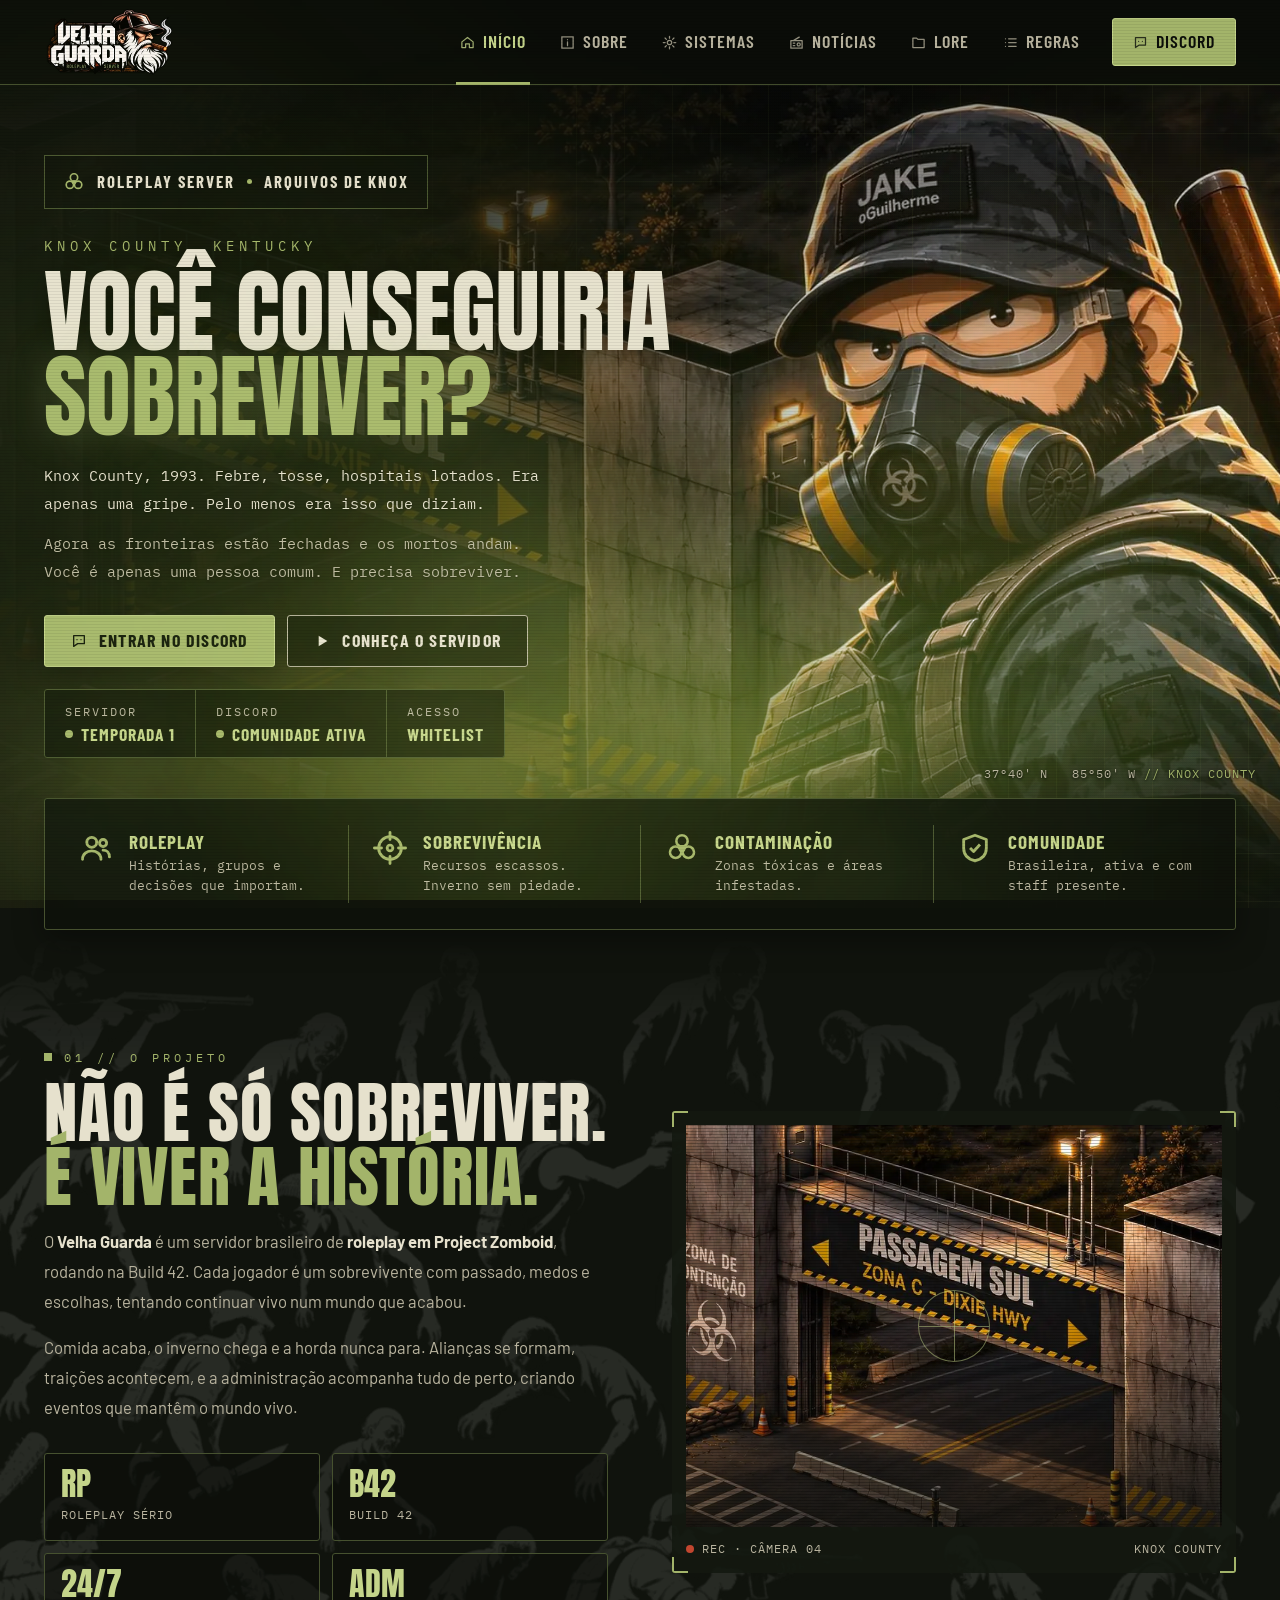
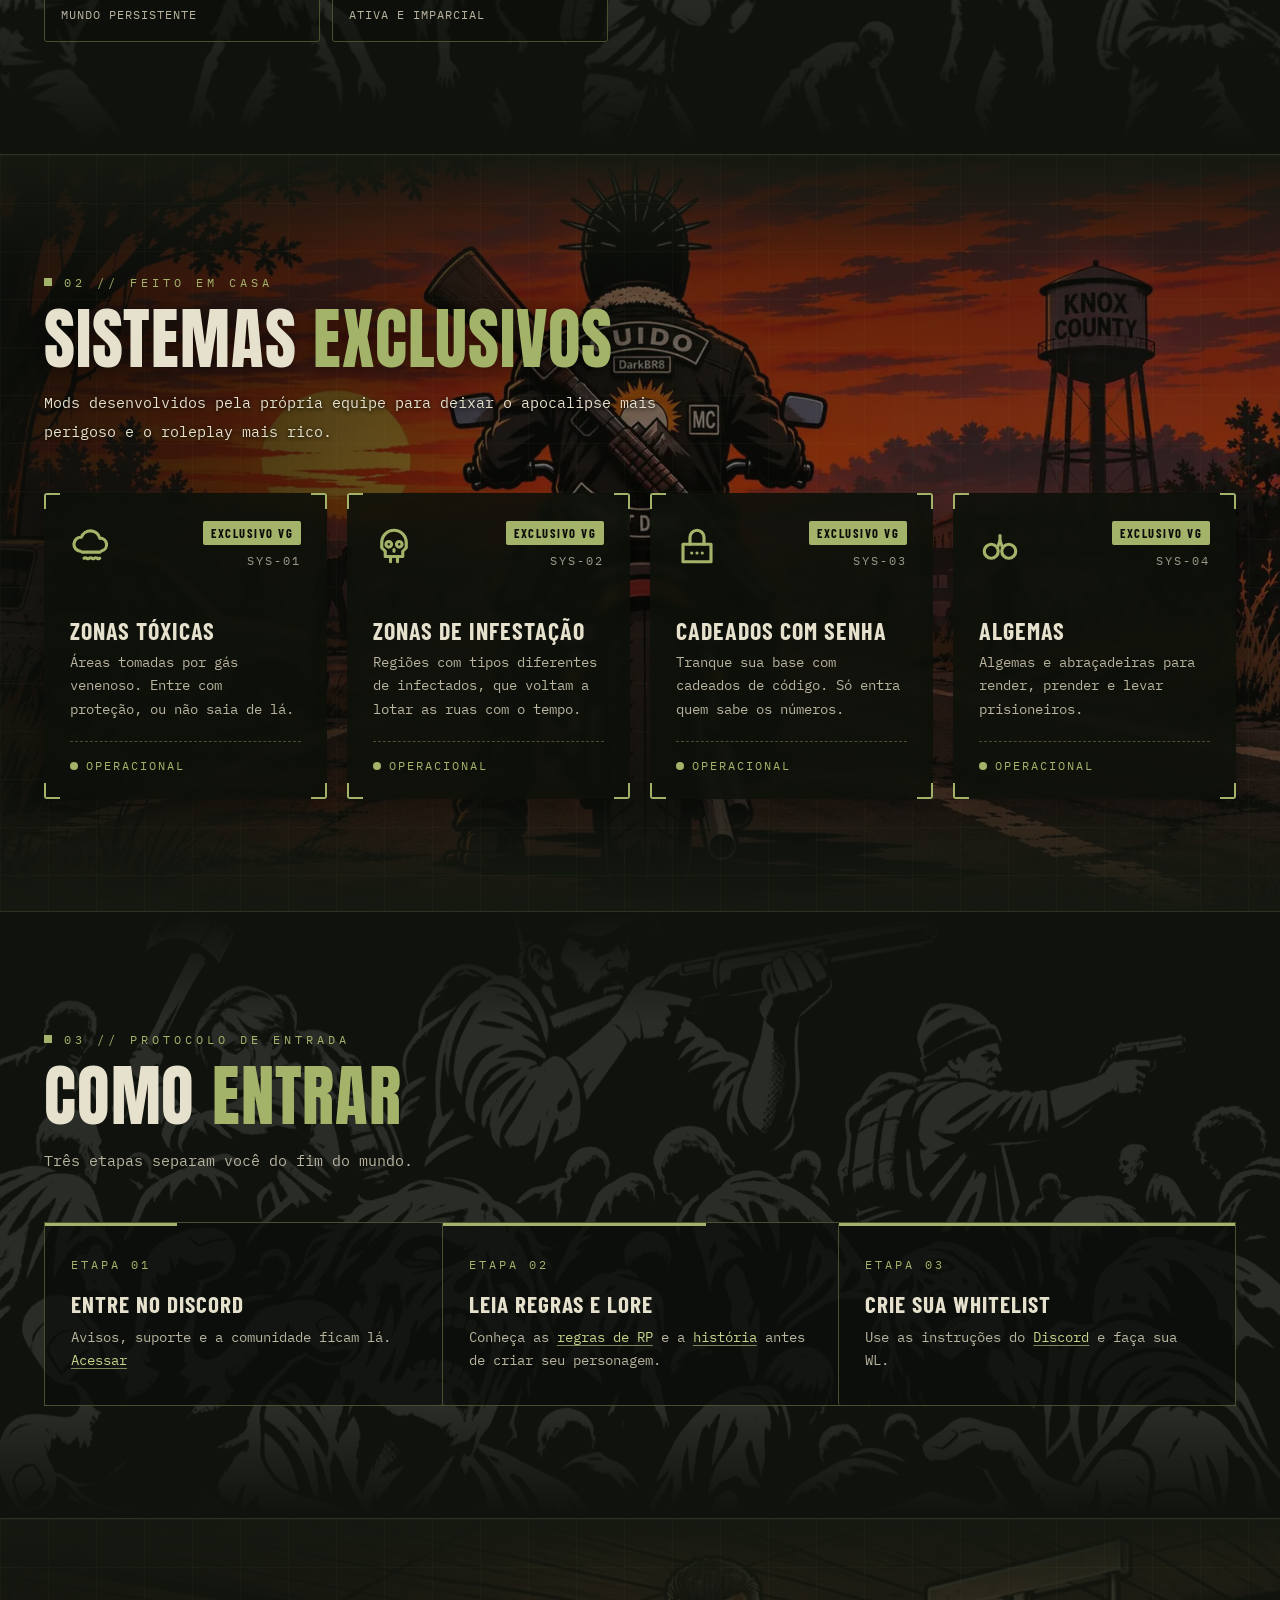
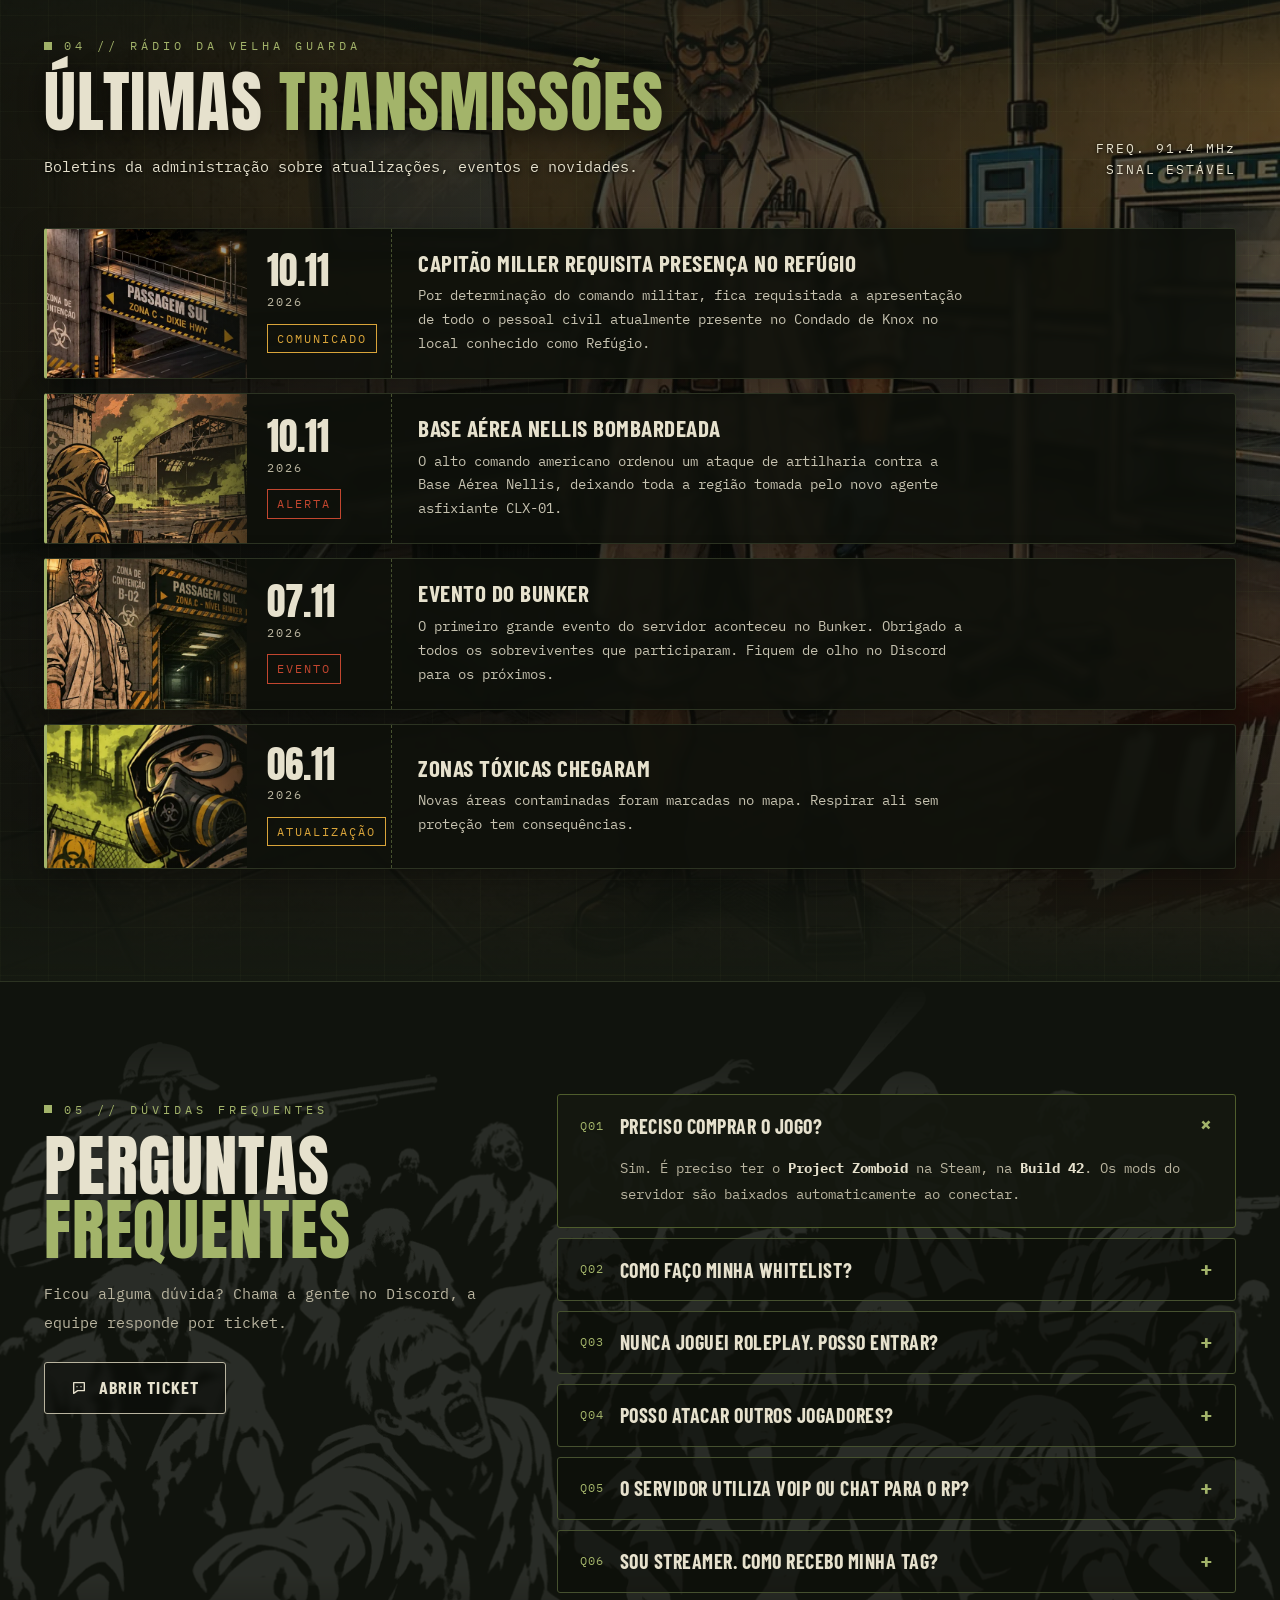
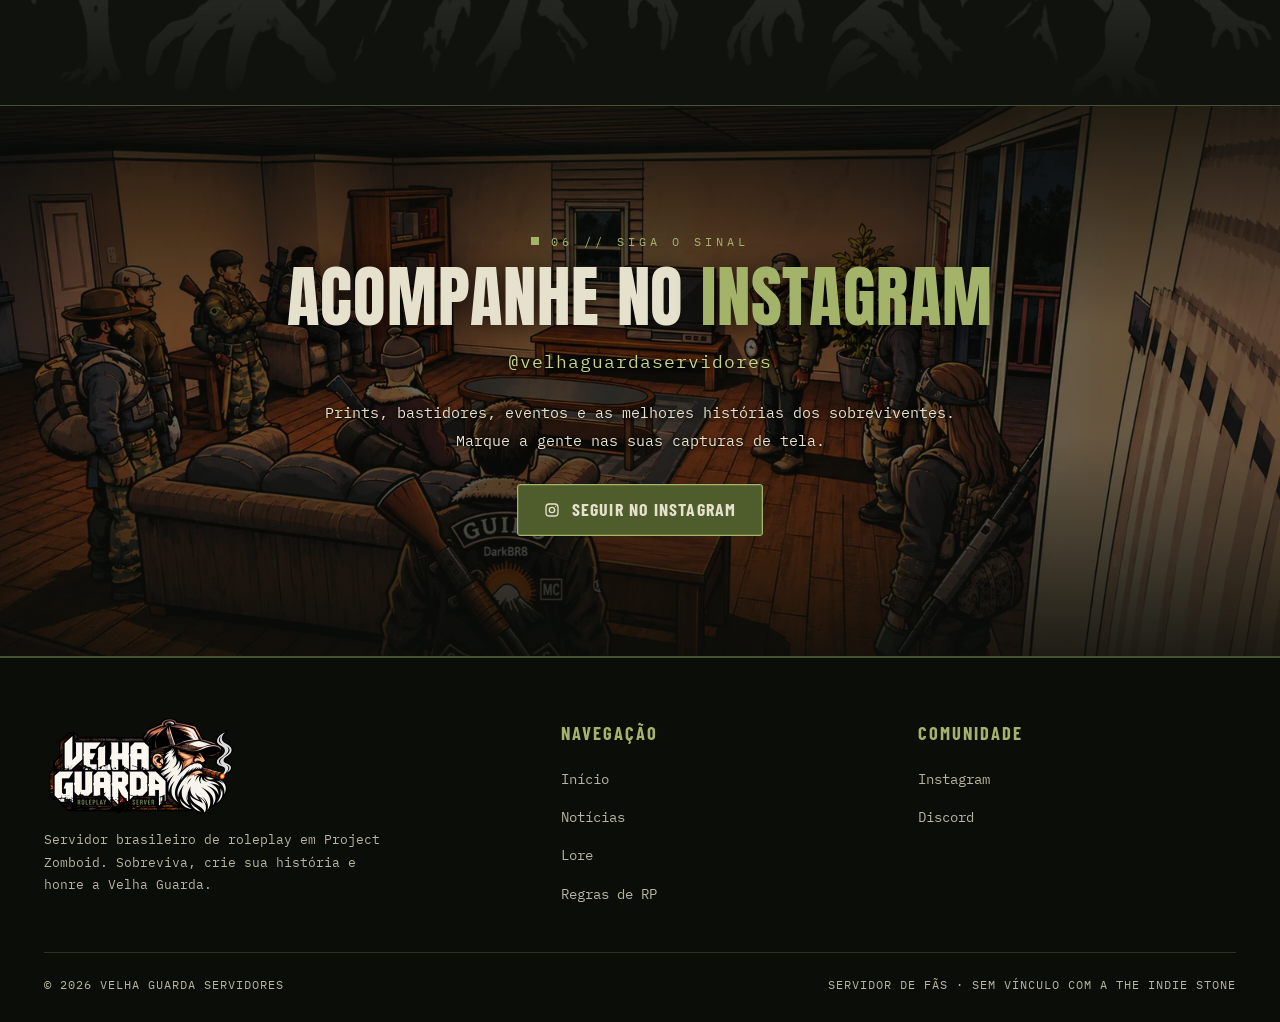
==== commit b994fb2f: "Add files via upload" ====
--- a/index.html
+++ b/index.html
@@ -236,6 +236,11 @@
     </div>
     <div class="transmissoes">
       <article class="transmissao revelar">
+        <picture class="transmissao-capa"><source srcset="img/capa-refugio.webp" type="image/webp"><img src="img/capa-refugio.jpg" width="640" height="400" alt="Portão militar de uma zona de contenção" loading="lazy" decoding="async"></picture>
+        <div class="transmissao-data"><b>10.11</b><span>2026</span><span class="etiqueta ambar">Comunicado</span></div>
+        <div class="transmissao-corpo"><h3>Capitão Miller requisita presença no Refúgio</h3><p>Por determinação do comando militar, fica requisitada a apresentação de todo o pessoal civil atualmente presente no Condado de Knox no local conhecido como Refúgio.</p></div>
+      </article>
+      <article class="transmissao revelar">
         <picture class="transmissao-capa"><source srcset="img/capa-nelis.webp" type="image/webp"><img src="img/capa-nelis.jpg" width="640" height="400" alt="Sobrevivente com traje de proteção diante da base aérea tomada por gás" loading="lazy" decoding="async"></picture>
         <div class="transmissao-data"><b>10.11</b><span>2026</span><span class="etiqueta alerta">Alerta</span></div>
         <div class="transmissao-corpo"><h3>Base Aérea Nellis bombardeada</h3><p>O alto comando americano ordenou um ataque de artilharia contra a Base Aérea Nellis, deixando toda a região tomada pelo novo agente asfixiante CLX-01.</p></div>
@@ -244,11 +249,6 @@
         <picture class="transmissao-capa"><source srcset="img/capa-bunker.webp" type="image/webp"><img src="img/capa-bunker.jpg" width="640" height="400" alt="Cientista na entrada da Passagem Sul, nível bunker" loading="lazy" decoding="async"></picture>
         <div class="transmissao-data"><b>07.11</b><span>2026</span><span class="etiqueta alerta">Evento</span></div>
         <div class="transmissao-corpo"><h3>Evento do Bunker</h3><p>O primeiro grande evento do servidor aconteceu no Bunker. Obrigado a todos os sobreviventes que participaram. Fiquem de olho no Discord para os próximos.</p></div>
-      </article>
-      <article class="transmissao revelar">
-        <picture class="transmissao-capa"><source srcset="img/capa-site.webp" type="image/webp"><img src="img/capa-site.jpg" width="640" height="400" alt="Sobrevivente com máscara de gás" loading="lazy" decoding="async"></picture>
-        <div class="transmissao-data"><b>07.11</b><span>2026</span><span class="etiqueta">Aviso</span></div>
-        <div class="transmissao-corpo"><h3>O site da Velha Guarda está no ar</h3><p>Regras, lore e novidades agora ficam reunidas num só lugar. Salve nos favoritos.</p></div>
       </article>
       <article class="transmissao revelar">
         <picture class="transmissao-capa"><source srcset="img/capa-zonas.webp" type="image/webp"><img src="img/capa-zonas.jpg" width="640" height="400" alt="Sobrevivente com máscara de gás diante de uma área contaminada" loading="lazy" decoding="async"></picture>
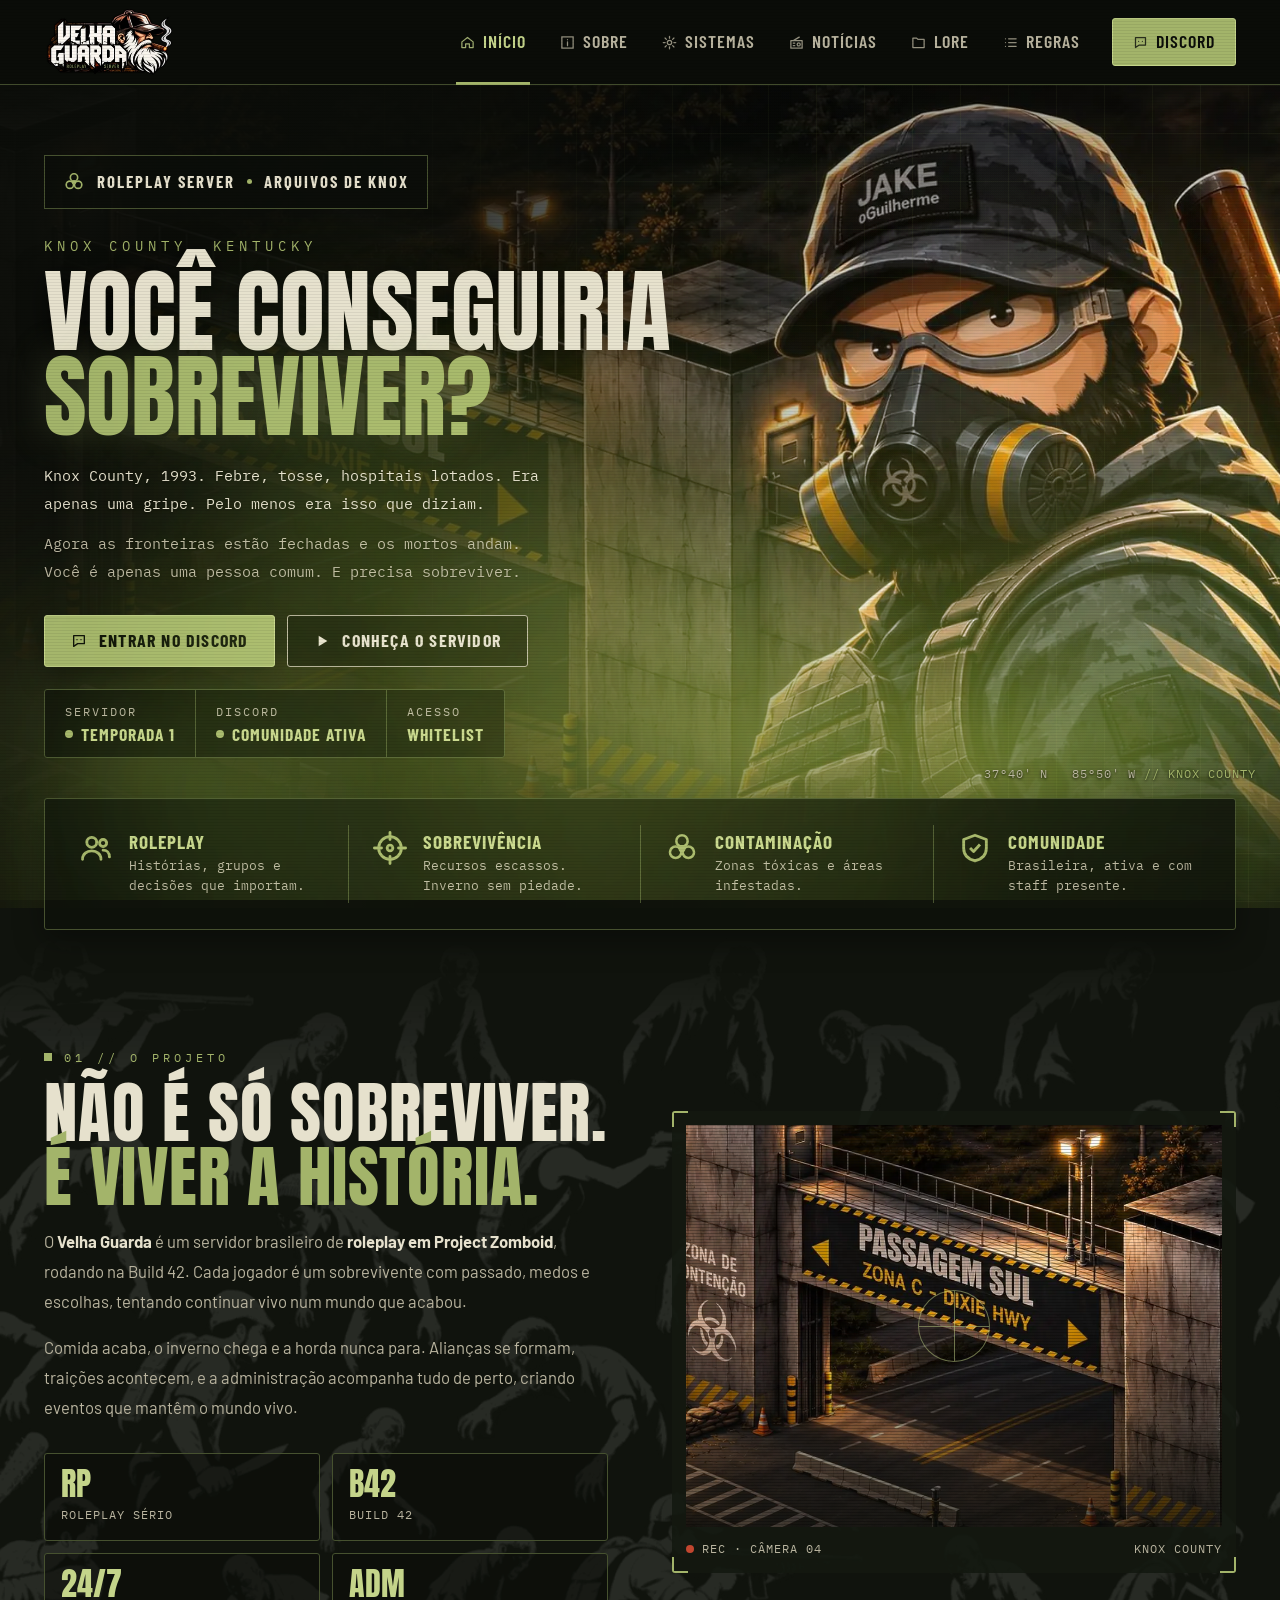
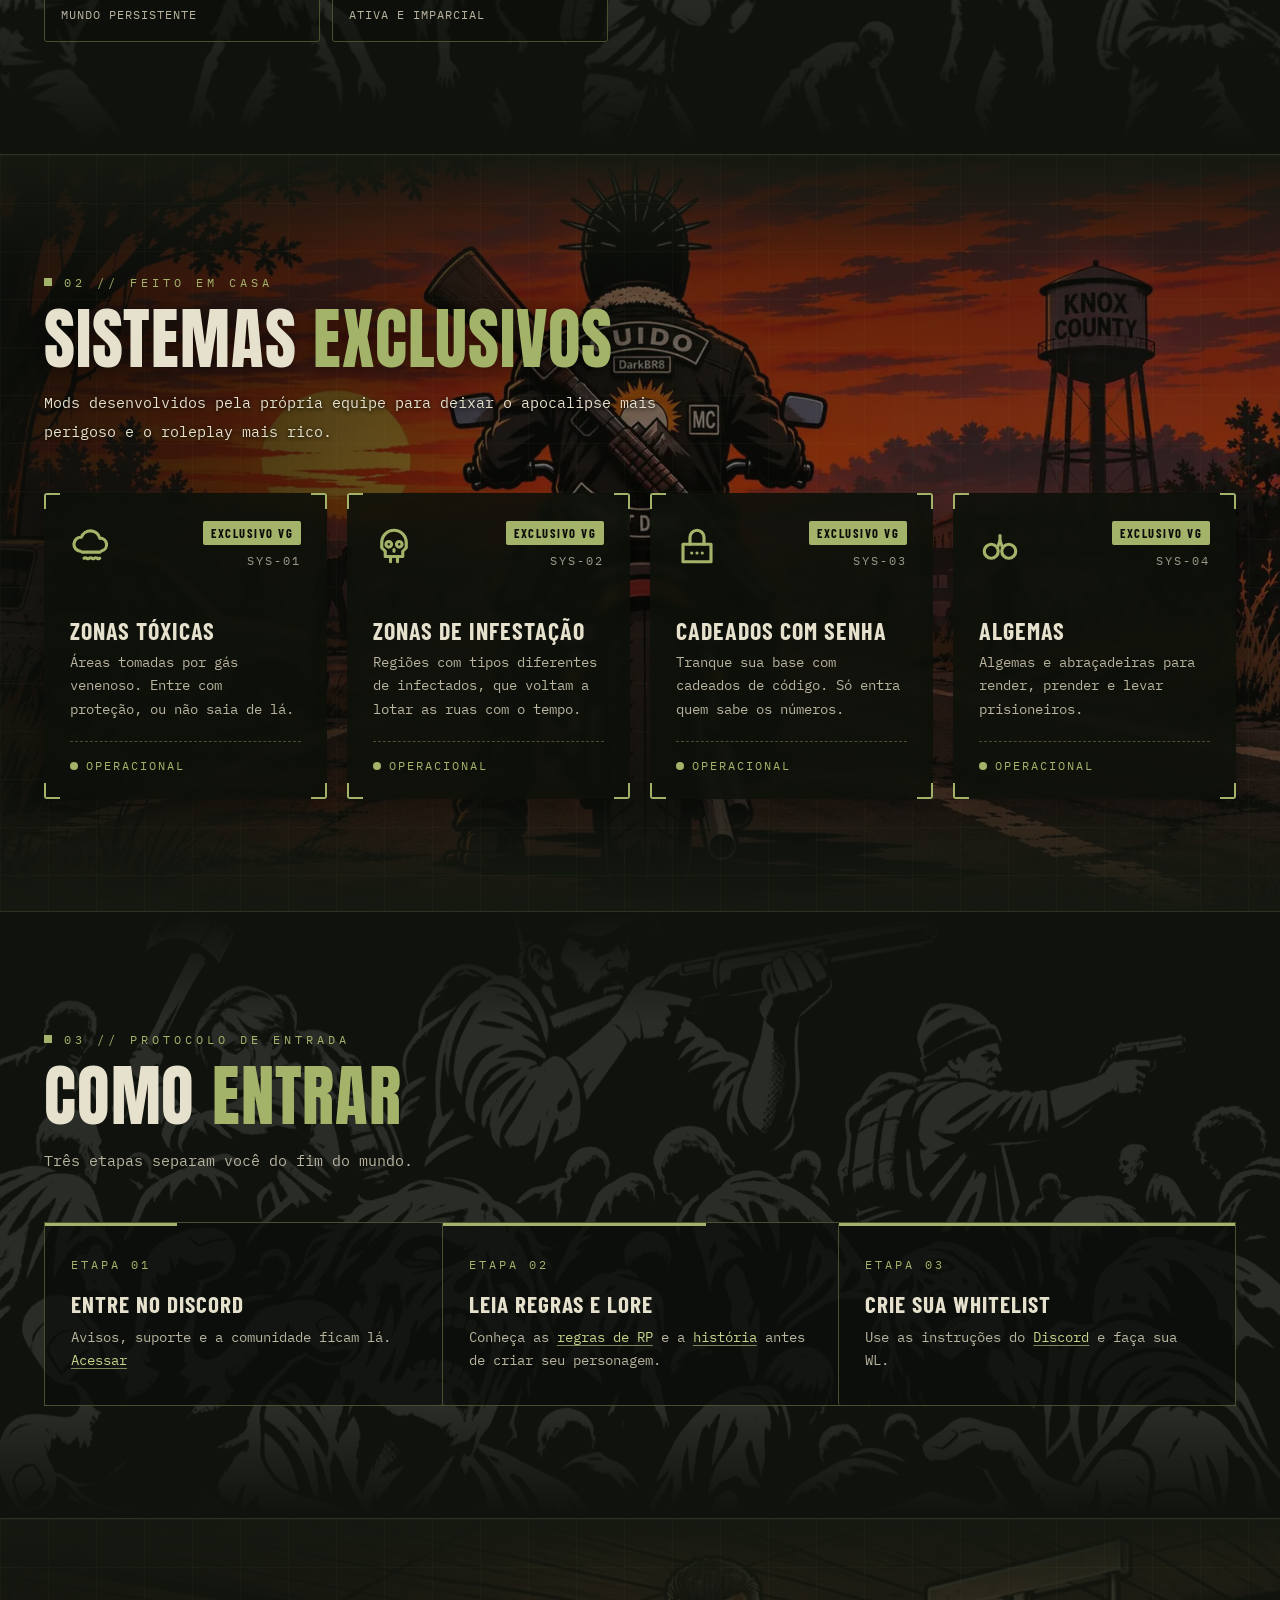
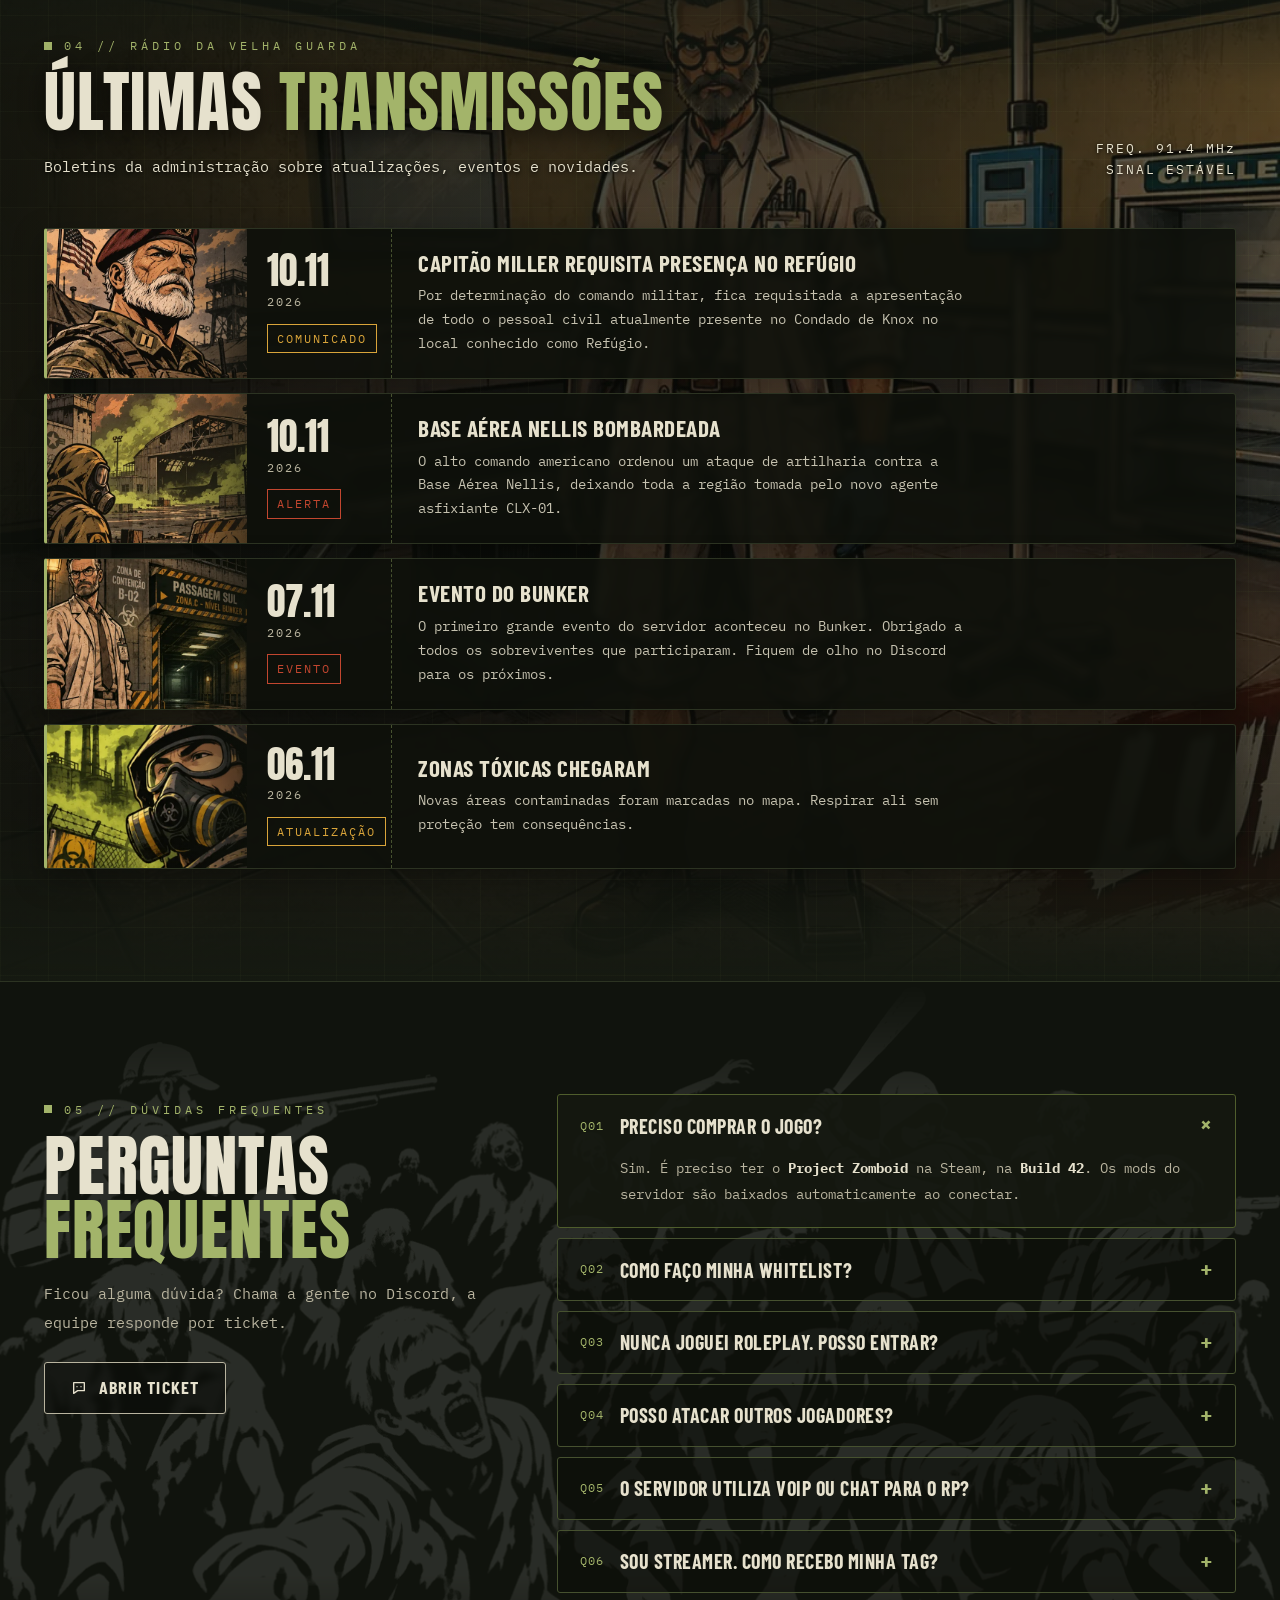
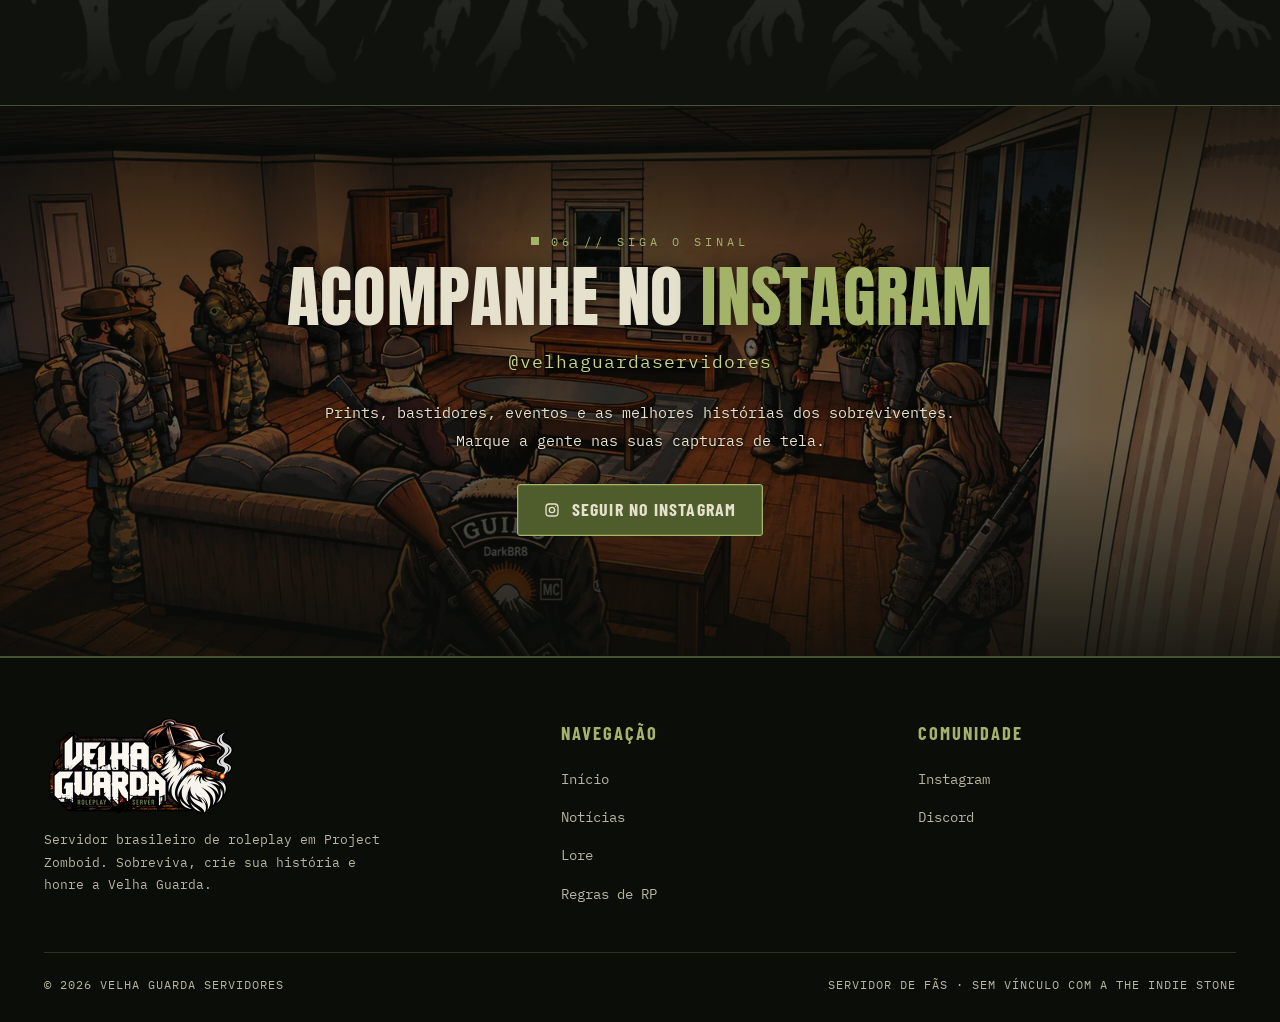
==== commit c6c14dec: "Add files via upload" ====
--- a/index.html
+++ b/index.html
@@ -23,7 +23,7 @@
 <link rel="preconnect" href="https://fonts.gstatic.com" crossorigin>
 <link href="https://fonts.googleapis.com/css2?family=Anton&family=Barlow+Condensed:wght@600;700&family=Barlow:wght@400;600&family=IBM+Plex+Mono:wght@400;600&display=swap" rel="stylesheet">
 <link rel="preload" as="image" href="img/fundo-capa.webp" type="image/webp" media="(min-width: 641px)">
-<link rel="stylesheet" href="css/style.css?v=9">
+<link rel="stylesheet" href="css/style.css?v=10">
 </head>
 <body>
 <a class="pular" href="#conteudo">Pular para o conteúdo</a>
@@ -236,7 +236,7 @@
     </div>
     <div class="transmissoes">
       <article class="transmissao revelar">
-        <picture class="transmissao-capa"><source srcset="img/capa-refugio.webp" type="image/webp"><img src="img/capa-refugio.jpg" width="640" height="400" alt="Portão militar de uma zona de contenção" loading="lazy" decoding="async"></picture>
+        <picture class="transmissao-capa"><source srcset="img/capa-refugio.webp" type="image/webp"><img src="img/capa-refugio.jpg" width="640" height="400" alt="Capitão Miller, de boina e uniforme camuflado, no acampamento militar" loading="lazy" decoding="async"></picture>
         <div class="transmissao-data"><b>10.11</b><span>2026</span><span class="etiqueta ambar">Comunicado</span></div>
         <div class="transmissao-corpo"><h3>Capitão Miller requisita presença no Refúgio</h3><p>Por determinação do comando militar, fica requisitada a apresentação de todo o pessoal civil atualmente presente no Condado de Knox no local conhecido como Refúgio.</p></div>
       </article>
@@ -349,6 +349,6 @@
 <div class="progresso" aria-hidden="true"></div>
 <a href="#" class="topo-voltar" aria-label="Voltar ao topo"><svg viewBox="0 0 24 24" fill="none" stroke="currentColor" stroke-width="2.4" stroke-linecap="round" stroke-linejoin="round"><path d="m6 15 6-6 6 6"/></svg></a>
 
-<script src="js/site.js?v=9"></script>
+<script src="js/site.js?v=10"></script>
 </body>
 </html>
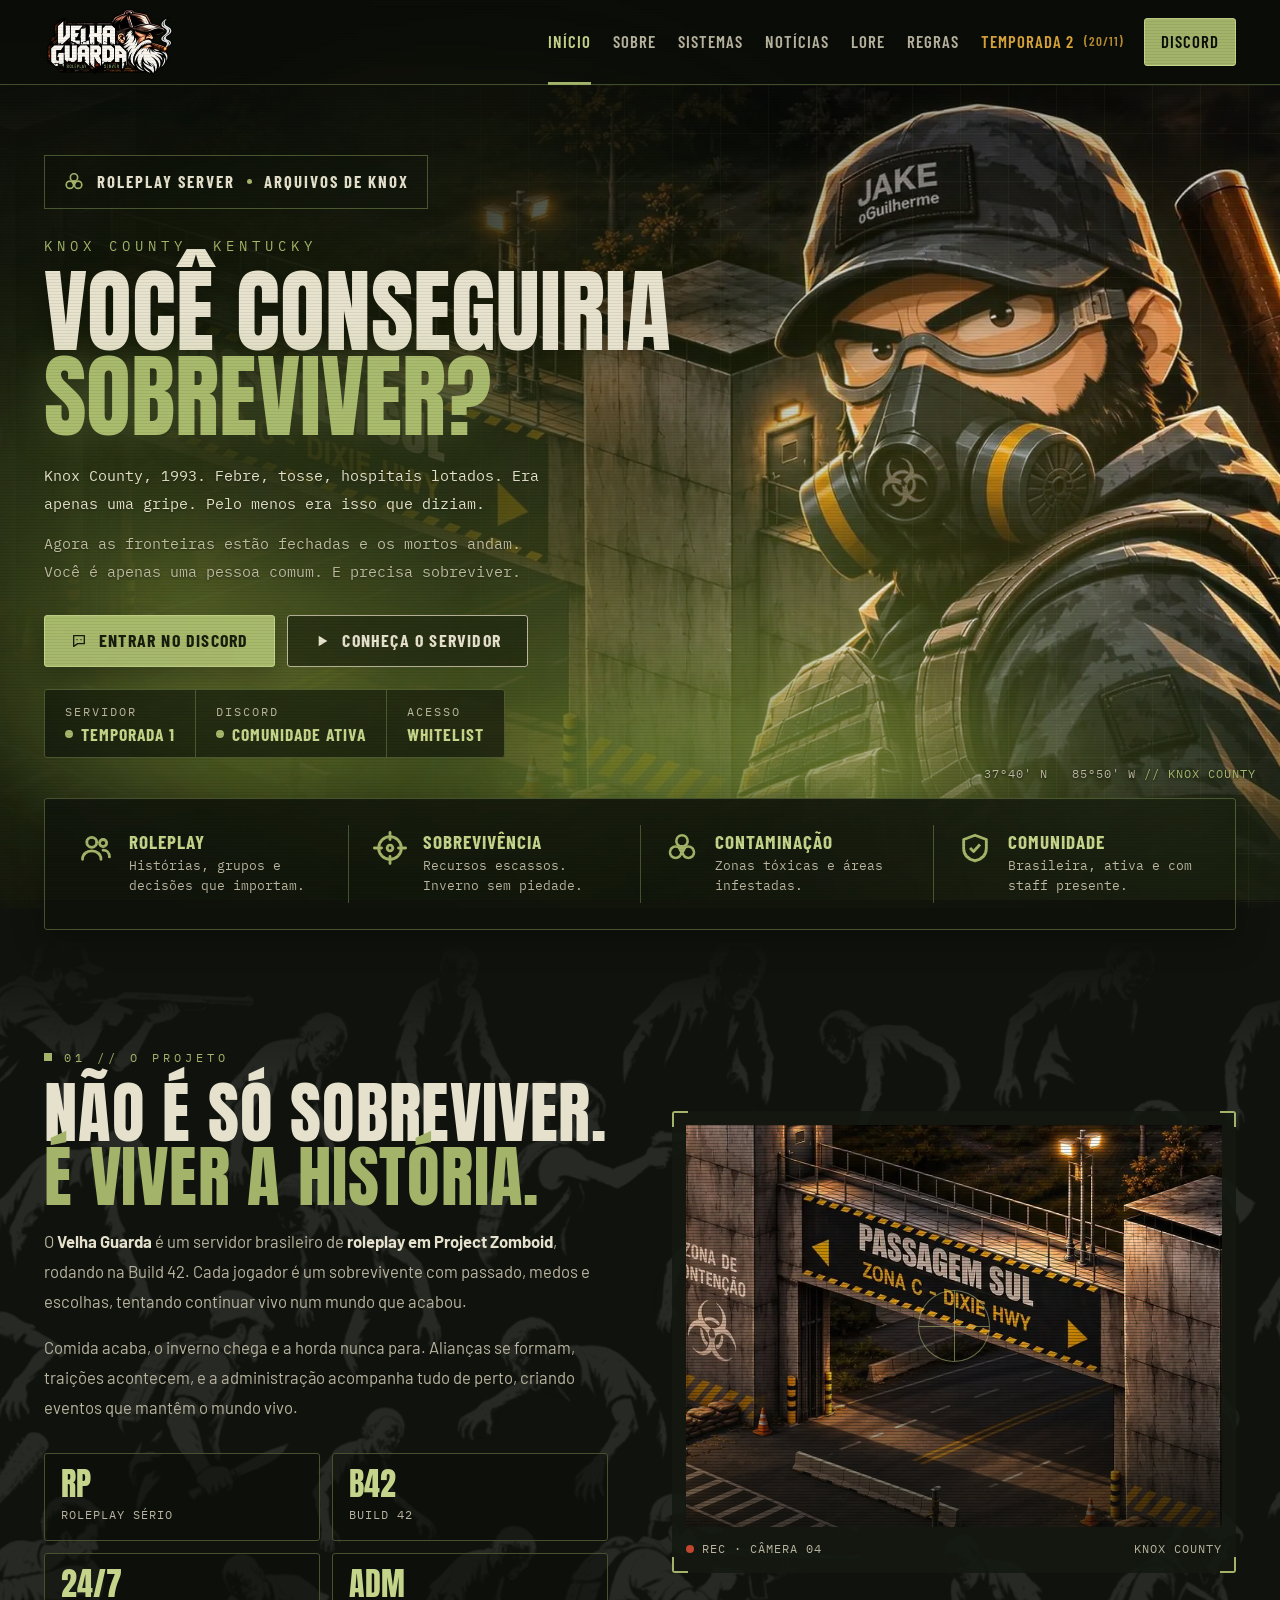
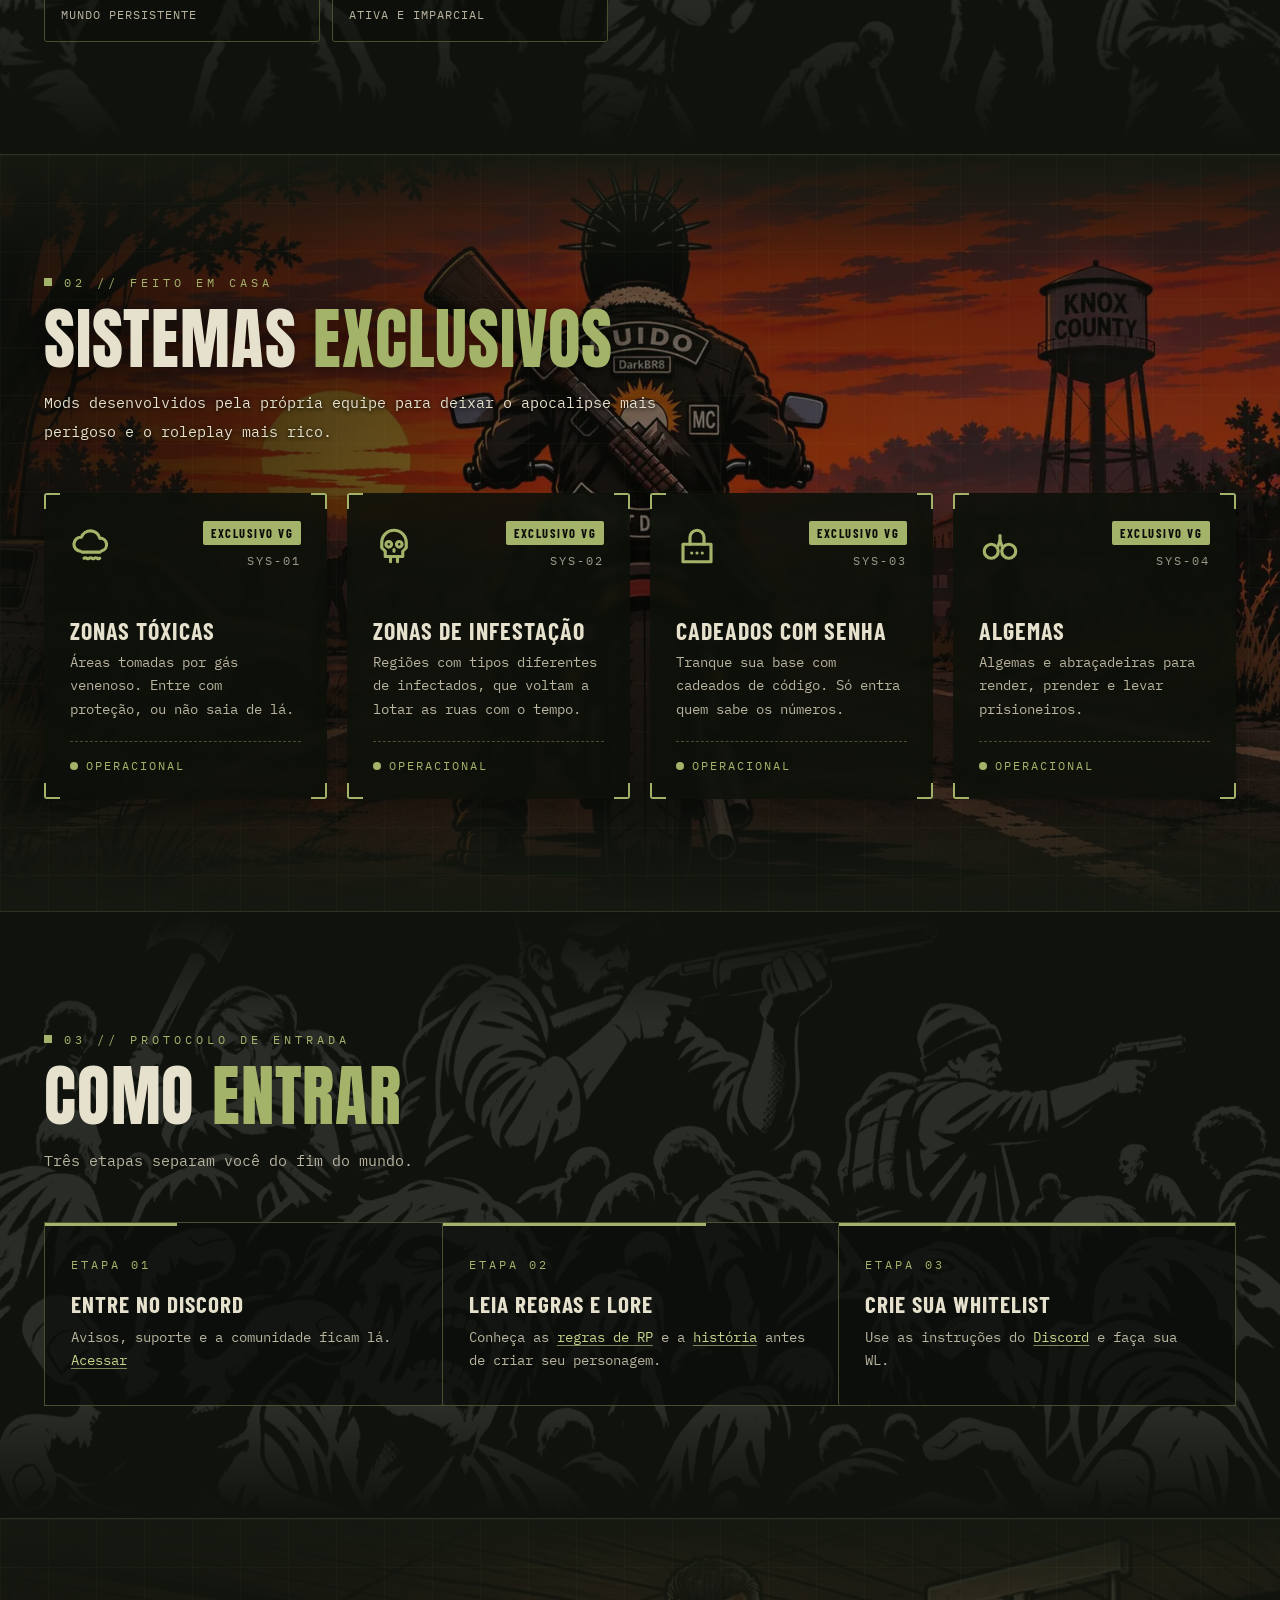
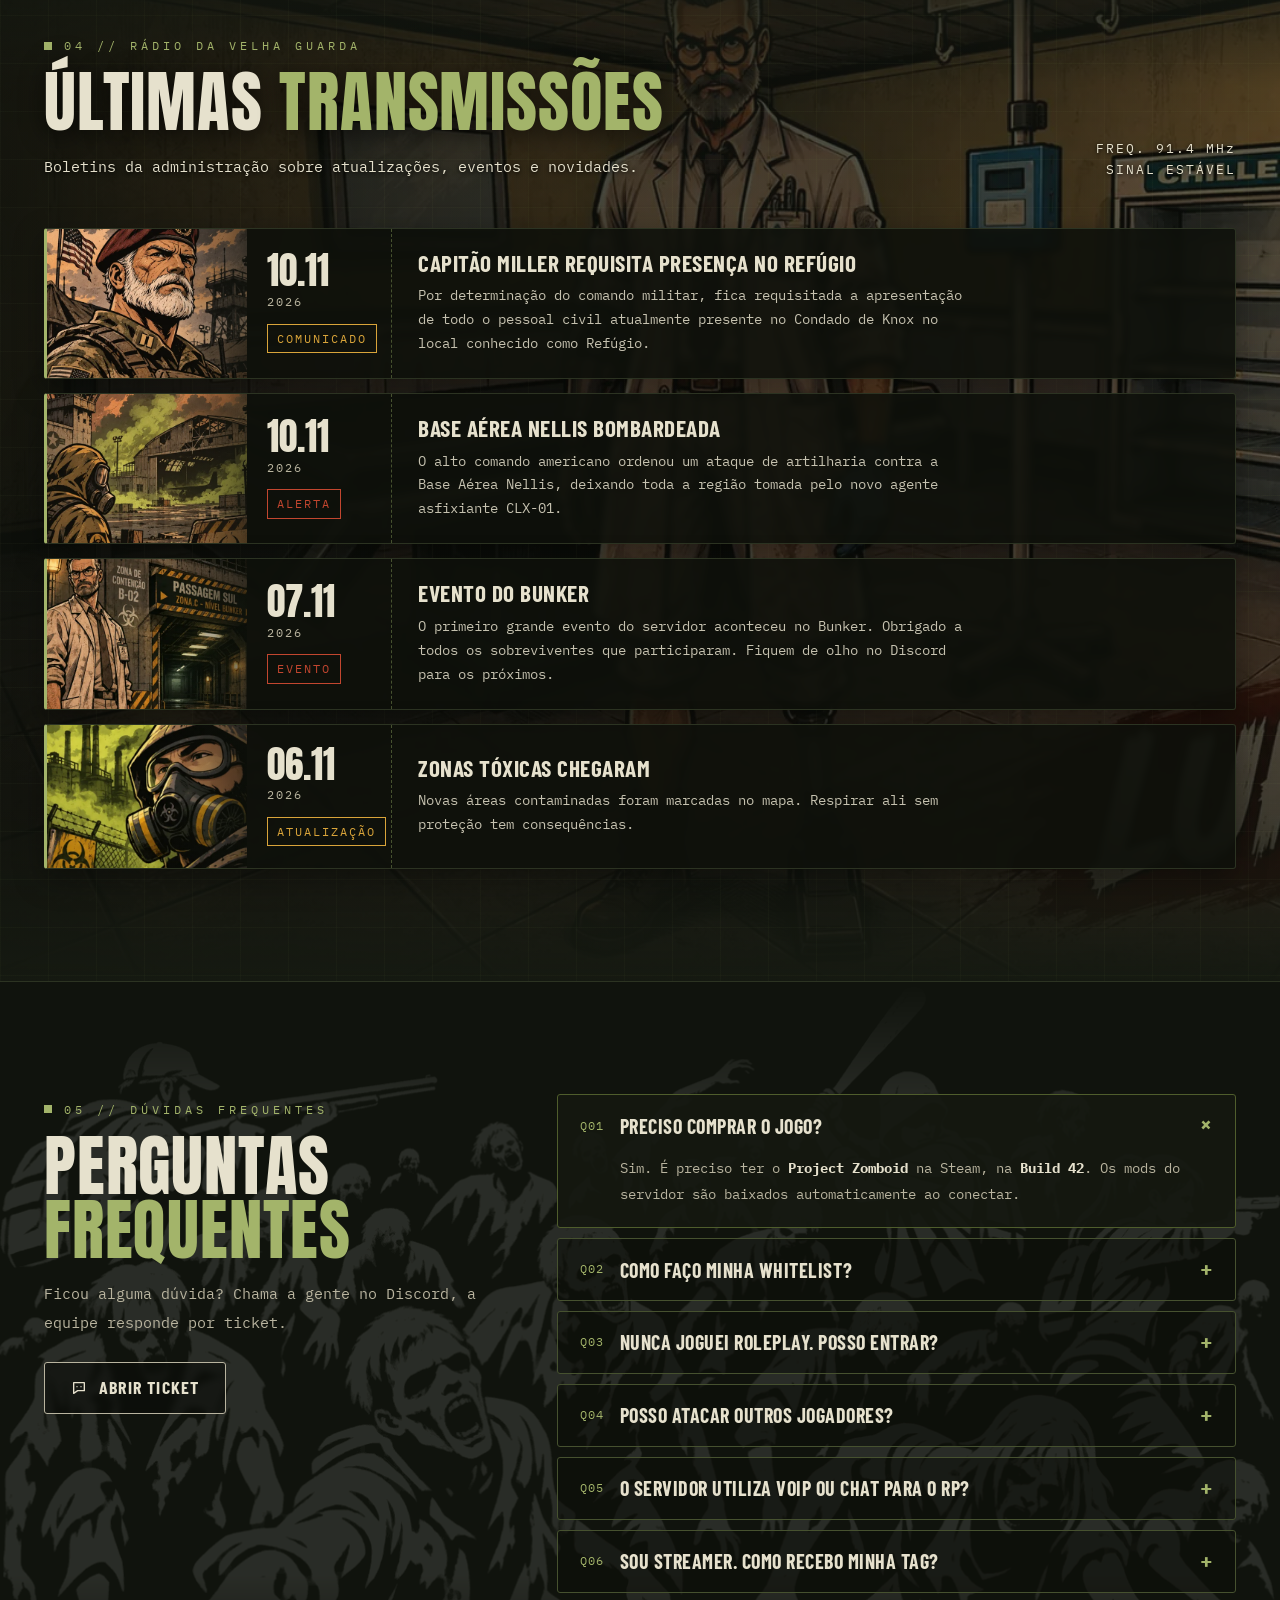
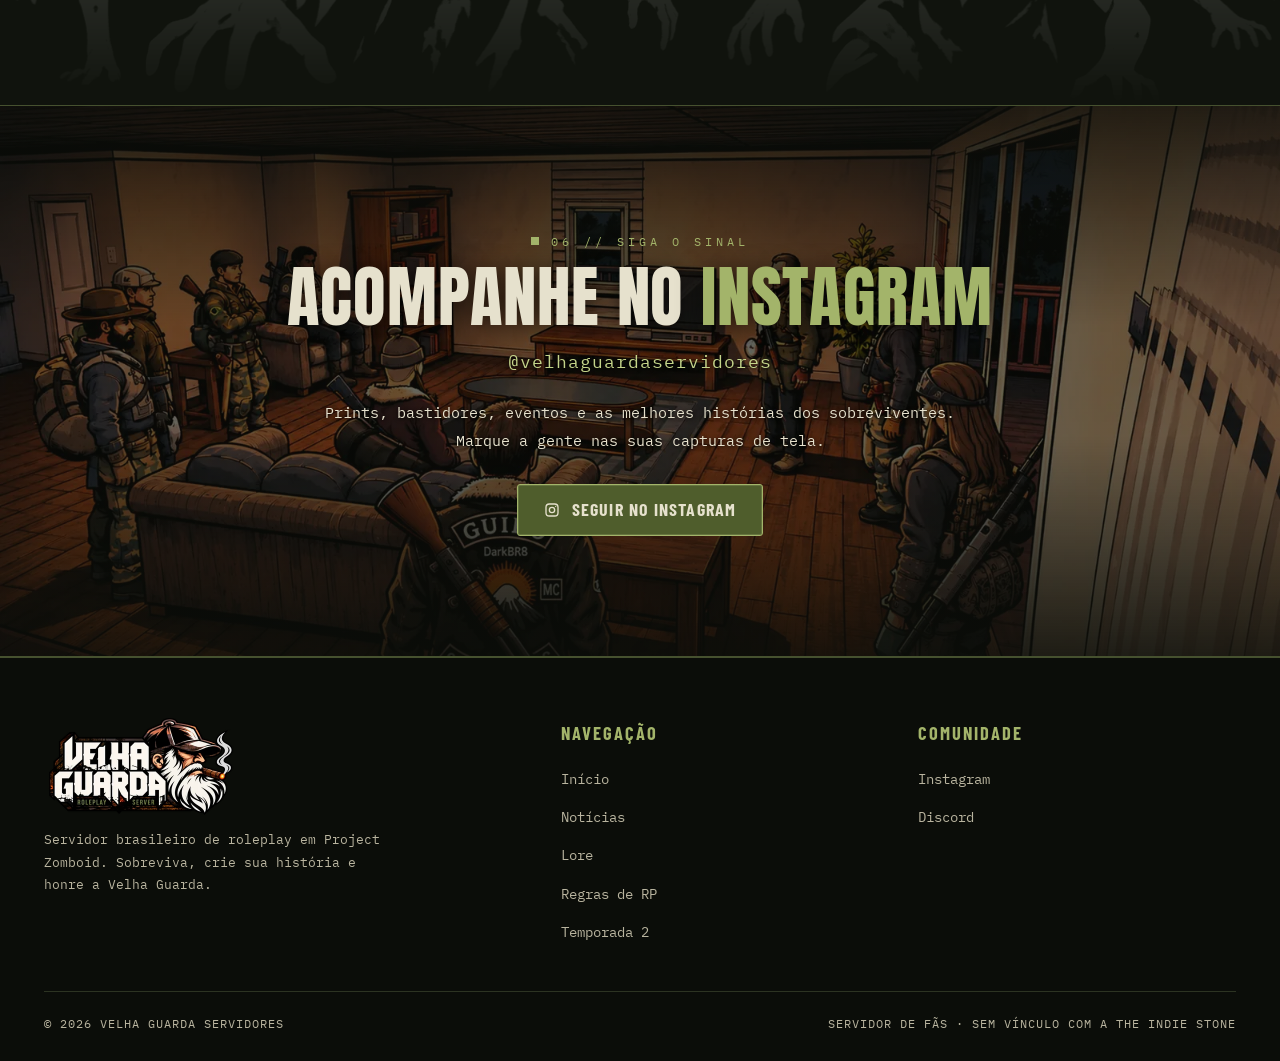
==== commit f3d4ec7a: "Add files via upload" ====
--- a/index.html
+++ b/index.html
@@ -23,7 +23,7 @@
 <link rel="preconnect" href="https://fonts.gstatic.com" crossorigin>
 <link href="https://fonts.googleapis.com/css2?family=Anton&family=Barlow+Condensed:wght@600;700&family=Barlow:wght@400;600&family=IBM+Plex+Mono:wght@400;600&display=swap" rel="stylesheet">
 <link rel="preload" as="image" href="img/fundo-capa.webp" type="image/webp" media="(min-width: 641px)">
-<link rel="stylesheet" href="css/style.css?v=10">
+<link rel="stylesheet" href="css/style.css?v=11">
 </head>
 <body>
 <a class="pular" href="#conteudo">Pular para o conteúdo</a>
@@ -48,6 +48,7 @@
     <symbol id="i-cranio" viewBox="0 0 24 24" fill="none" stroke="currentColor" stroke-width="1.8" stroke-linecap="round" stroke-linejoin="round"><path d="M12 3a7 7 0 0 0-7 7v3l2 2v3h10v-3l2-2v-3a7 7 0 0 0-7-7z"/><circle cx="9" cy="11" r="1.6"/><circle cx="15" cy="11" r="1.6"/><path d="M10 18v3M14 18v3M12 14v1"/></symbol>
     <symbol id="i-cadeado" viewBox="0 0 24 24" fill="none" stroke="currentColor" stroke-width="1.8" stroke-linecap="round" stroke-linejoin="round"><rect x="4" y="11" width="16" height="10"/><path d="M8 11V7a4 4 0 0 1 8 0v4"/><path d="M9 16h.01M12 16h.01M15 16h.01"/></symbol>
     <symbol id="i-algema" viewBox="0 0 24 24" fill="none" stroke="currentColor" stroke-width="1.8" stroke-linecap="round" stroke-linejoin="round"><circle cx="7" cy="15" r="4"/><circle cx="17" cy="15" r="4"/><path d="M10.5 13 12 9l1.5 4"/><path d="M12 9V6"/></symbol>
+    <symbol id="i-temporada" viewBox="0 0 24 24" fill="none" stroke="currentColor" stroke-width="2" stroke-linecap="round" stroke-linejoin="round"><rect x="3" y="5" width="18" height="16"/><path d="M3 10h18M8 3v4M16 3v4"/><path d="m10 14 2 2 3-3.5"/></symbol>
   </defs>
 </svg>
 
@@ -64,6 +65,7 @@
       <li><a href="#noticias"><svg class="ico"><use href="#i-radio"/></svg>Notícias</a></li>
       <li><a href="lore.html"><svg class="ico"><use href="#i-pasta"/></svg>Lore</a></li>
       <li><a href="regras.html"><svg class="ico"><use href="#i-lista"/></svg>Regras</a></li>
+      <li><a href="temporada-2.html" class="menu-temporada"><svg class="ico"><use href="#i-temporada"/></svg>Temporada 2 <small>(20/11)</small></a></li>
       <li class="menu-cta"><a href="https://discord.gg/vVRFBYRUVg" target="_blank" rel="noopener" aria-label="Entrar no Discord (abre em nova aba)"><svg class="ico"><use href="#i-chat"/></svg>Discord</a></li>
     </ul>
   </div>
@@ -328,6 +330,7 @@
           <li><a href="#noticias">Notícias</a></li>
           <li><a href="lore.html">Lore</a></li>
           <li><a href="regras.html">Regras de RP</a></li>
+          <li><a href="temporada-2.html">Temporada 2</a></li>
         </ul>
       </div>
       <div>
@@ -349,6 +352,6 @@
 <div class="progresso" aria-hidden="true"></div>
 <a href="#" class="topo-voltar" aria-label="Voltar ao topo"><svg viewBox="0 0 24 24" fill="none" stroke="currentColor" stroke-width="2.4" stroke-linecap="round" stroke-linejoin="round"><path d="m6 15 6-6 6 6"/></svg></a>
 
-<script src="js/site.js?v=10"></script>
+<script src="js/site.js?v=11"></script>
 </body>
 </html>
--- a/css/style.css
+++ b/css/style.css
@@ -1003,3 +1003,113 @@
   .textura-lore::before { opacity: .05; }
   .textura-regras::before { opacity: .035; }
 }
+
+/* =========================================================
+   v11 · Página Temporada 2 e item do menu
+   ========================================================= */
+.menu a.menu-temporada { color: var(--ambar); }
+.menu a.menu-temporada small { font-size: .78em; opacity: .85; margin-left: 2px; }
+.menu a.menu-temporada:hover, .menu a.menu-temporada.ativo { color: #f0c062; }
+.menu a.menu-temporada.ativo::after { background: var(--ambar); }
+@media (max-width: 1280px) and (min-width: 861px) {
+  .menu a { padding: 0 8px; font-size: 1rem; }
+  .menu a .ico { display: none; }
+  .menu .menu-cta { margin-left: 6px; }
+}
+
+.banner-t2 h1 em { color: var(--ambar); }
+.secao-t2 { padding-top: clamp(56px, 7vw, 90px); }
+.t2 { display: grid; gap: clamp(28px, 4vw, 44px); }
+.t2-bloco { scroll-margin-top: 110px; }
+.t2-bloco h2 {
+  font-family: var(--f-impacto); font-weight: 400; text-transform: uppercase;
+  font-size: clamp(2rem, 4.4vw, 3rem); line-height: 1; margin-bottom: 16px; text-wrap: balance;
+}
+.t2-bloco h2 em { font-style: normal; color: var(--oliva); }
+.t2-bloco p strong { color: var(--osso); }
+
+/* Lançamento */
+.t2-lancamento { display: grid; grid-template-columns: minmax(220px, .7fr) 1.3fr; gap: 0; border-radius: var(--raio); box-shadow: var(--sombra-card); }
+.t2-lancamento-data {
+  padding: clamp(28px, 4vw, 44px); border-right: 1px solid var(--linha-2);
+  background: linear-gradient(160deg, rgba(217,164,58,.12), transparent 60%);
+  display: flex; flex-direction: column; justify-content: center;
+}
+.t2-lancamento-data .rotulo { color: var(--ambar); }
+.t2-lancamento-data .rotulo::before { background: var(--ambar); }
+.t2-data { font-family: var(--f-impacto); line-height: .85; color: var(--osso); display: flex; align-items: baseline; }
+.t2-data b { font-weight: 400; font-size: clamp(6rem, 13vw, 9.5rem); }
+.t2-data span { font-size: clamp(2.6rem, 5vw, 3.6rem); color: var(--ambar); }
+.t2-ano { margin-top: 14px; font-family: var(--f-mono); font-size: .8rem; letter-spacing: 3px; text-transform: uppercase; color: var(--osso-2); }
+.t2-lancamento-info { padding: clamp(28px, 4vw, 44px); }
+.t2-lancamento-info > p { font-family: var(--f-mono); font-size: .95rem; line-height: 1.85; color: var(--osso-2); max-width: 60ch; }
+
+.contagem { margin: 26px 0 28px; padding: 18px 20px; border: 1px solid var(--linha-2); background: rgba(11,13,9,.6); border-radius: var(--raio); }
+.contagem small { display: block; font-family: var(--f-mono); font-size: .74rem; letter-spacing: 2px; text-transform: uppercase; color: var(--osso-2); margin-bottom: 10px; }
+.contagem-numeros { display: grid; grid-template-columns: repeat(4, 1fr); gap: 10px; }
+.contagem-numeros div { text-align: center; padding: 10px 4px; border: 1px solid var(--linha); background: var(--preto); }
+.contagem-numeros b { display: block; font-family: var(--f-impacto); font-weight: 400; font-size: clamp(1.9rem, 4vw, 2.6rem); line-height: 1; color: var(--oliva-2); font-variant-numeric: tabular-nums; }
+.contagem-numeros span { font-family: var(--f-mono); font-size: .72rem; letter-spacing: 2px; text-transform: uppercase; color: var(--osso-2); }
+.contagem-fim { display: flex; align-items: center; gap: 10px; font-family: var(--f-tatico); font-weight: 700; font-size: 1.3rem; letter-spacing: 1px; text-transform: uppercase; color: var(--oliva-2); }
+
+/* Teaser */
+.t2-teaser { display: grid; grid-template-columns: 1fr minmax(300px, 400px); gap: clamp(28px, 5vw, 64px); align-items: center; }
+.t2-teaser .lead { margin-bottom: 26px; }
+.t2-video { padding: 14px; border-radius: var(--raio); }
+.t2-video .instagram-media {
+  margin: 0 !important; min-width: 0 !important; width: 100% !important; max-width: 100% !important;
+  background: var(--preto); border: 0; border-radius: 2px; min-height: 420px;
+  display: flex; align-items: center; justify-content: center;
+}
+.t2-video .instagram-media > a { font-family: var(--f-tatico); font-weight: 700; letter-spacing: 1px; text-transform: uppercase; color: var(--oliva-2); padding: 20px; }
+.t2-video iframe { border-radius: 2px !important; }
+
+@media (max-width: 860px) {
+  .t2-lancamento, .t2-teaser { grid-template-columns: 1fr; }
+  .t2-lancamento-data { border-right: 0; border-bottom: 1px solid var(--linha-2); }
+  .t2-video { max-width: 420px; width: 100%; margin: 0 auto; }
+}
+@media (max-width: 640px) {
+  .contagem-numeros { gap: 6px; }
+  .t2-lancamento .btn { width: 100%; }
+}
+
+/* v11 · Topo com 8 itens: logo nunca encolhe, menu compacto e ☰ em telas médias */
+.topo-logo { flex-shrink: 0; }
+.menu a { white-space: nowrap; }
+@media (max-width: 1560px) {
+  .menu { gap: 2px; }
+  .menu a { padding: 0 10px; font-size: 1.05rem; }
+  .menu a .ico { display: none; }
+  .menu .menu-cta { margin-left: 8px; }
+  .menu .menu-cta a { padding: 0 16px; }
+}
+@media (max-width: 1100px) {
+  .menu-botao { display: block; }
+  .menu {
+    position: fixed; top: 84px; left: 0; right: 0; height: auto; flex-direction: column; gap: 0;
+    background: rgba(11,13,9,.98); border-bottom: 1px solid var(--linha-2); padding: 8px 24px 22px; display: none;
+  }
+  .menu.aberto { display: flex; }
+  .menu a { padding: 14px 0; font-size: 1.3rem; }
+  .menu a.ativo::after { left: 0; right: auto; width: 30px; bottom: 8px; }
+  .menu .menu-cta { margin: 12px 0 0; }
+  .menu .menu-cta a { padding: 0 20px; }
+}
+@media (max-width: 640px) { .menu { top: 72px; } }
+
+/* Temporada 2 no celular: nada passa da largura da tela */
+.t2 > *, .t2-lancamento > *, .t2-teaser > * { min-width: 0; }
+@media (max-width: 860px) {
+  .t2-lancamento, .t2-teaser { grid-template-columns: minmax(0, 1fr); }
+}
+.faixa { grid-template-columns: repeat(4, minmax(0, 1fr)); }
+.faixa > div, .faixa > div > div { min-width: 0; }
+@media (max-width: 960px) { .faixa { grid-template-columns: repeat(2, minmax(0, 1fr)); } }
+@media (max-width: 640px) { .faixa { grid-template-columns: minmax(0, 1fr); } }
+.contagem-fim[hidden], .contagem-numeros[hidden], .contagem small[hidden] { display: none !important; }
+@media (max-width: 640px) {
+  .btn { white-space: normal; text-align: center; line-height: 1.15; padding: 12px 18px; }
+  .contagem-numeros b { font-size: 1.7rem; }
+  .contagem-numeros span { font-size: .66rem; letter-spacing: 1px; }
+}
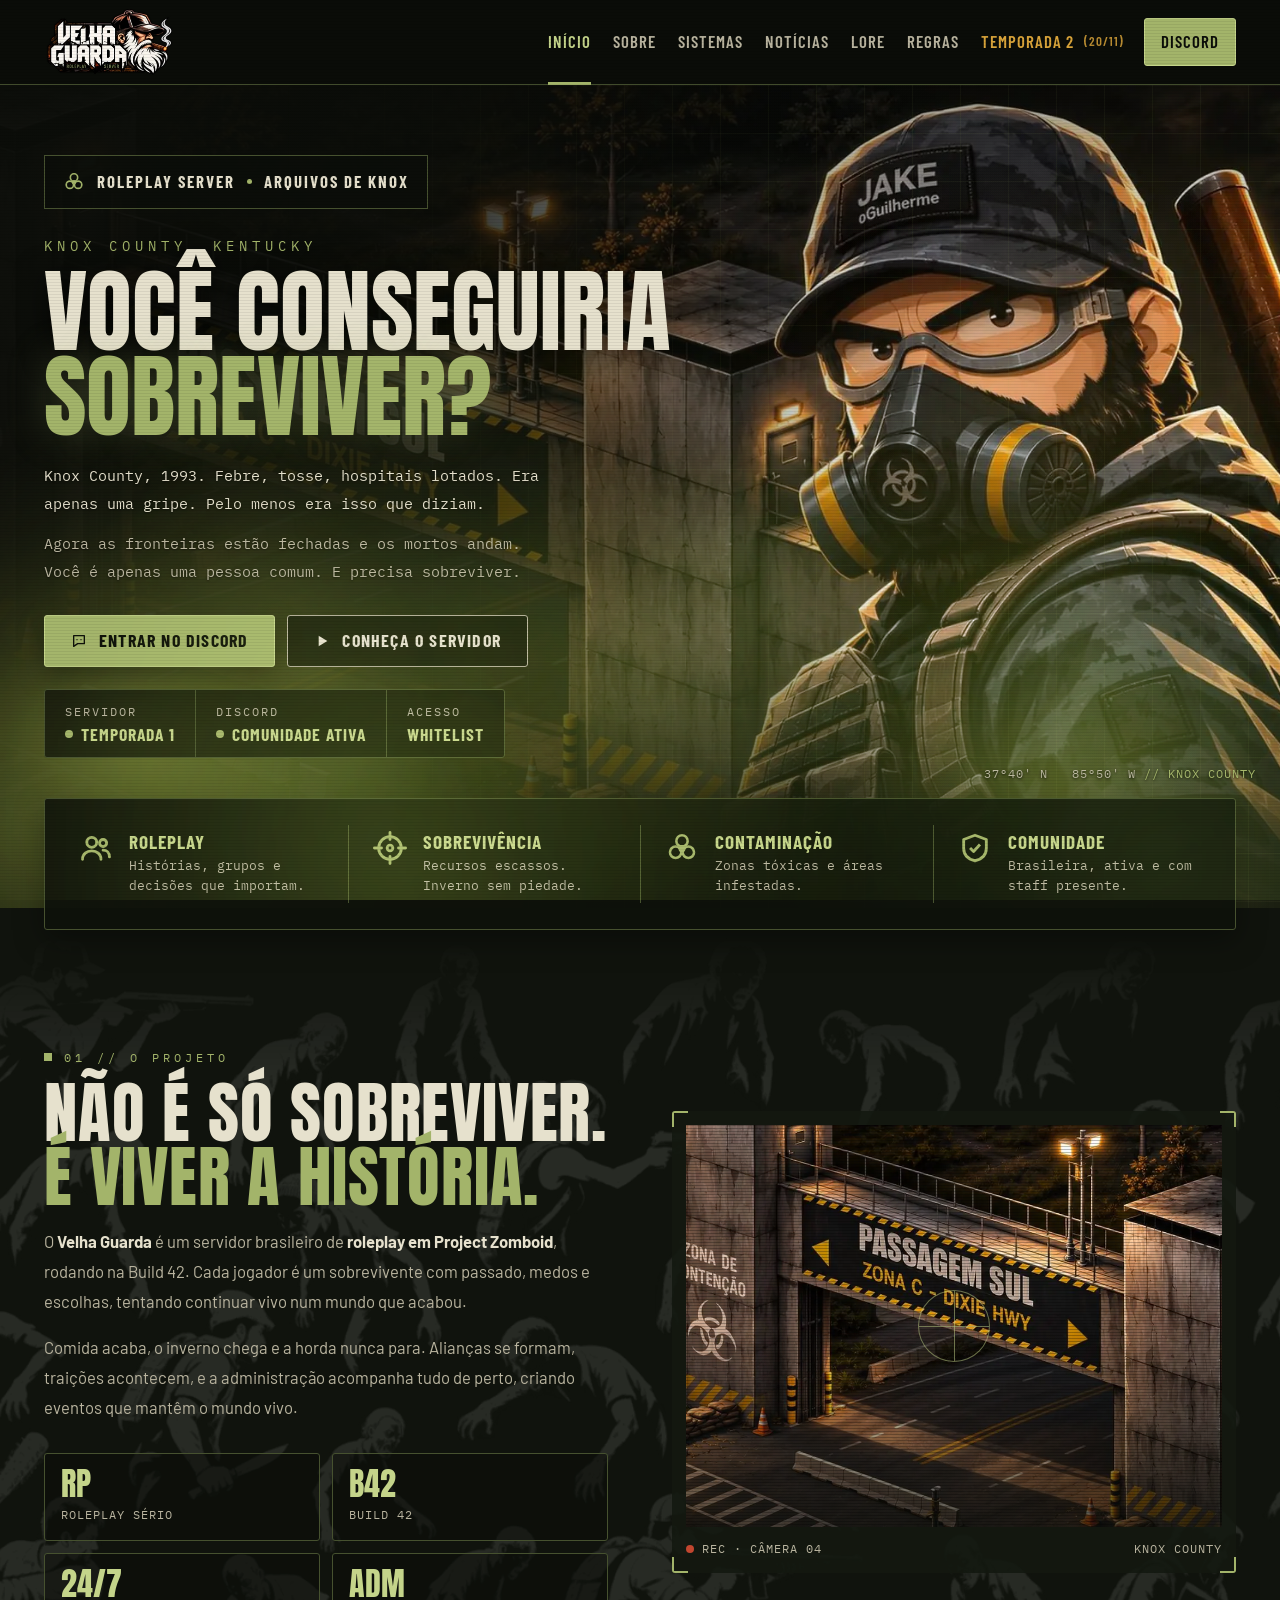
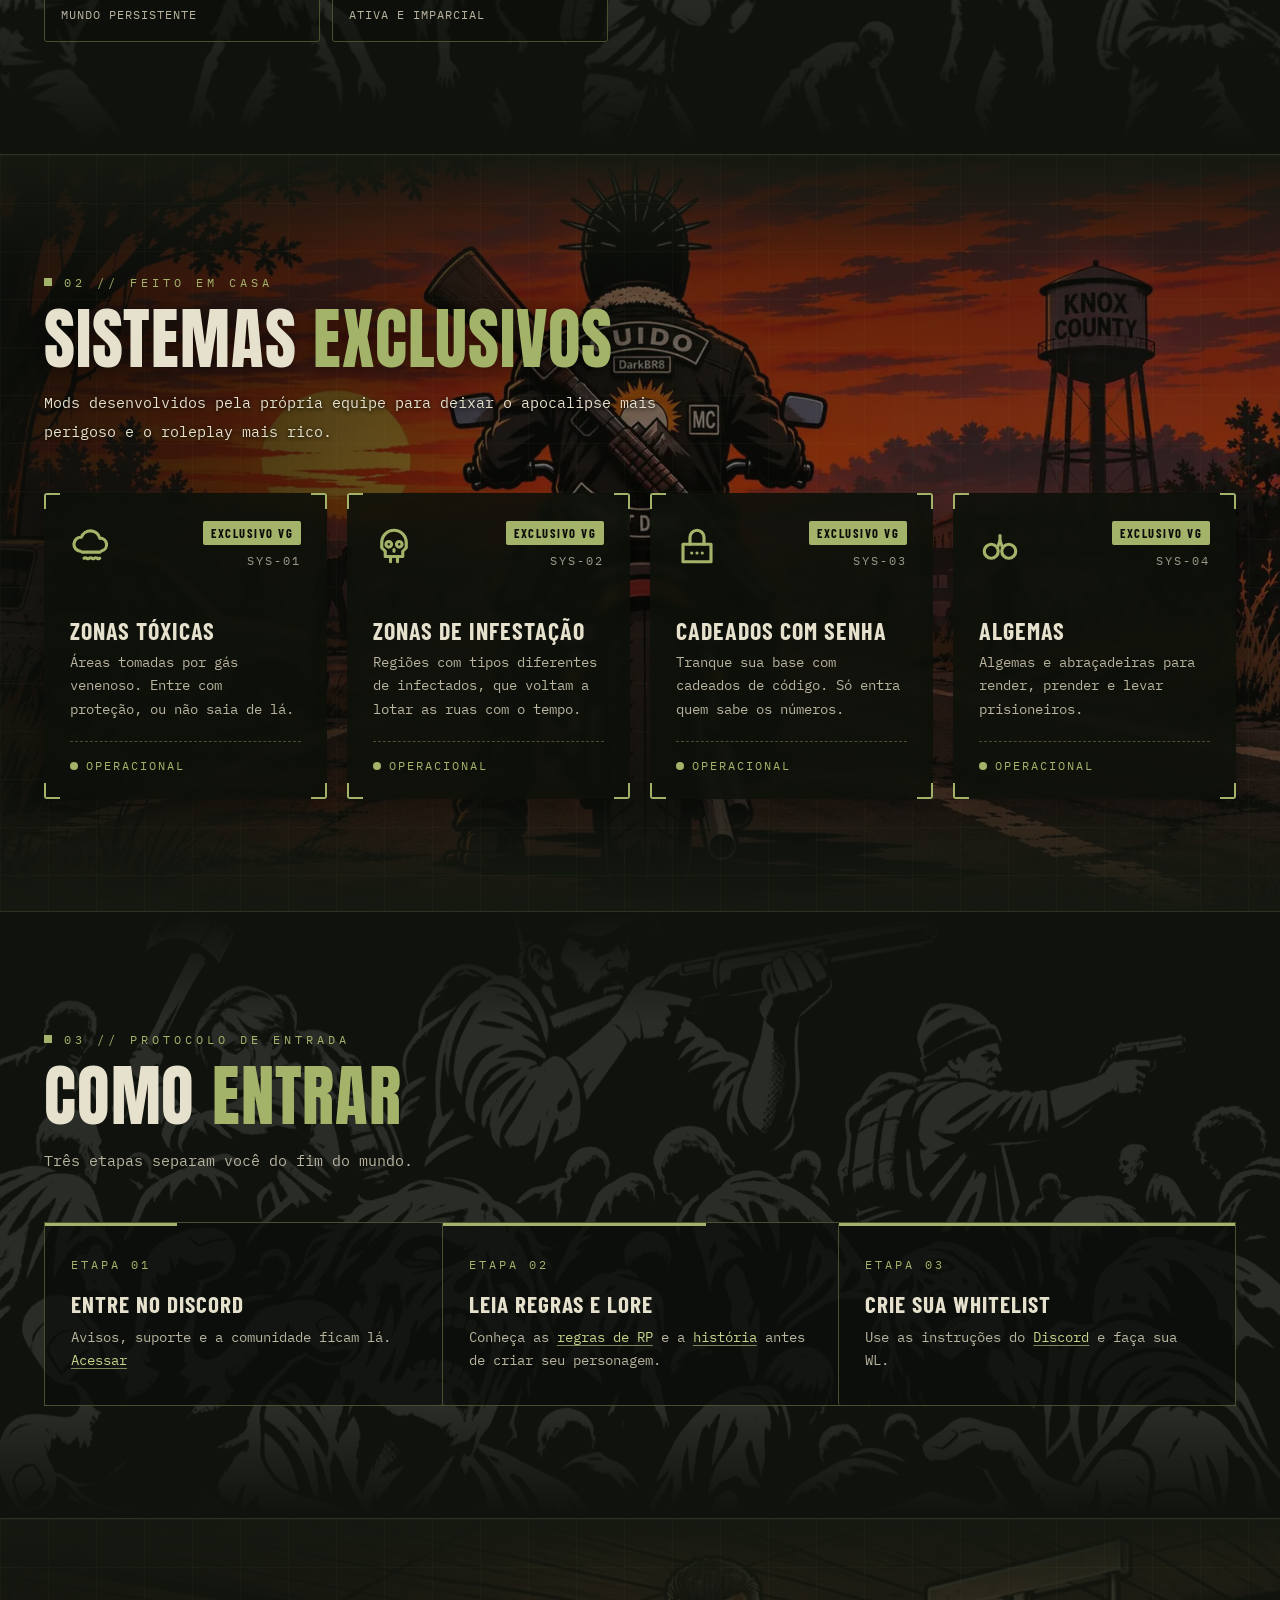
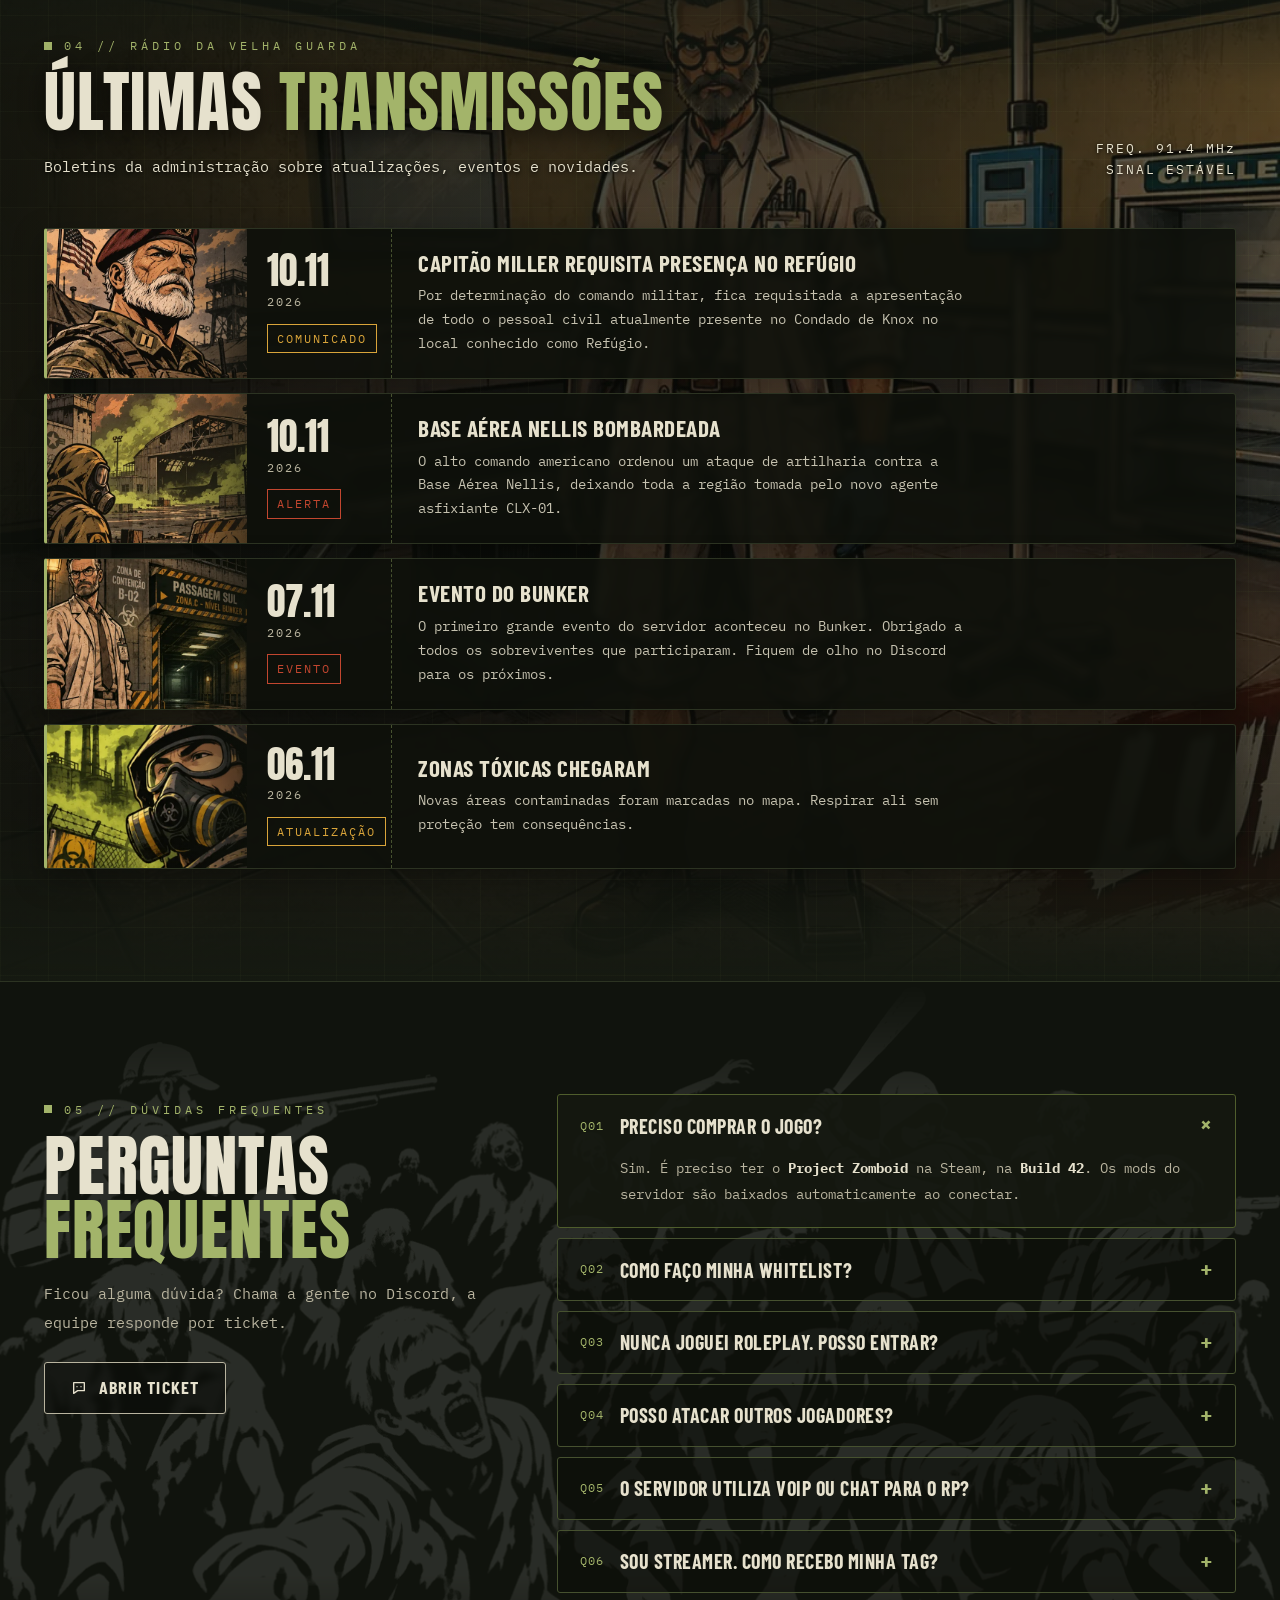
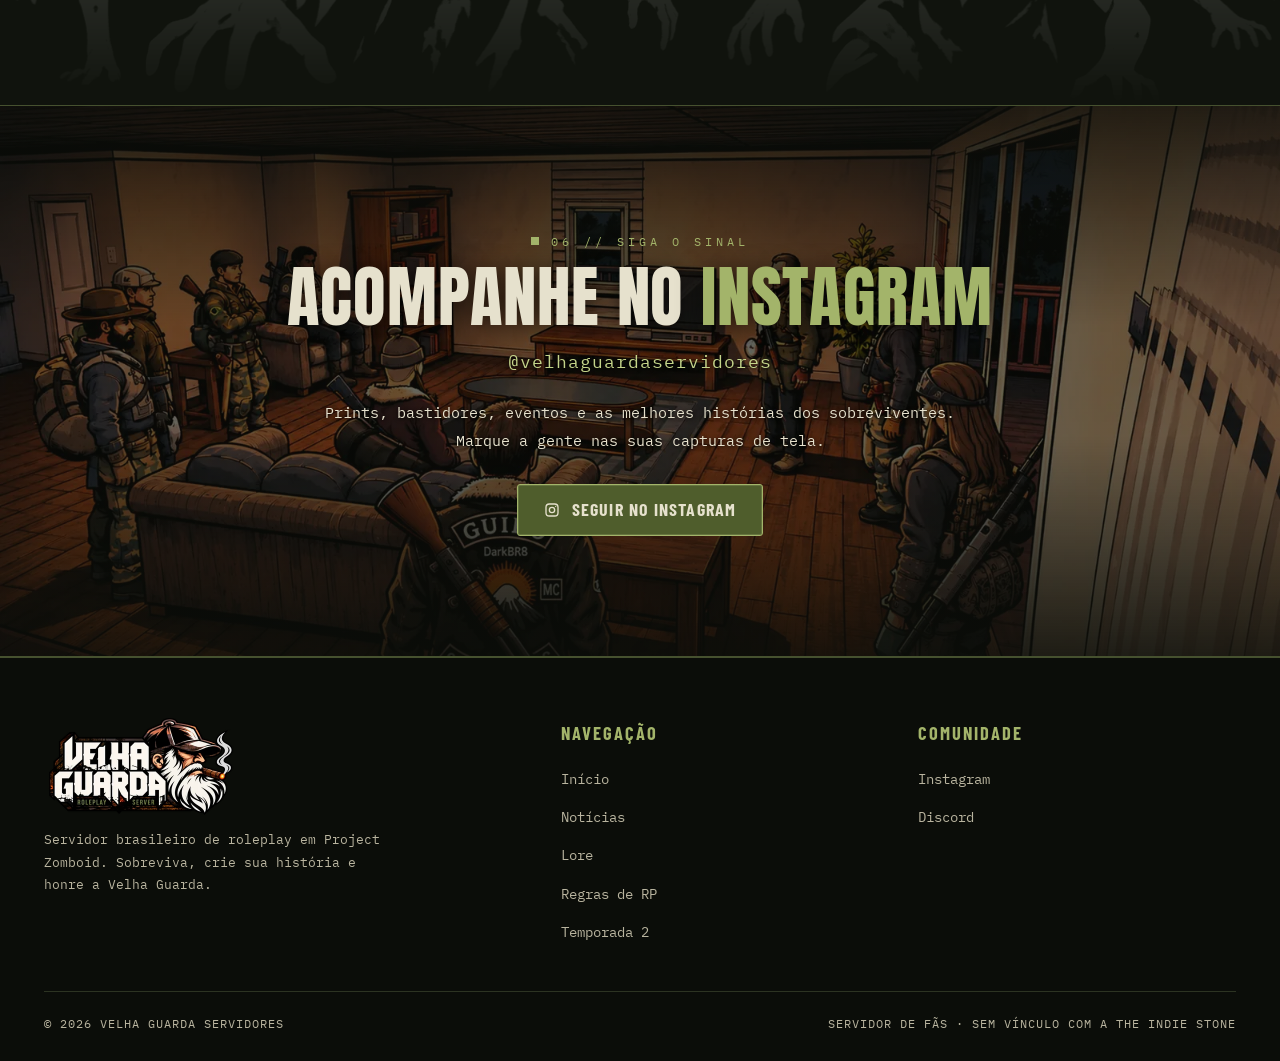
==== commit a6ad5878: "Add files via upload" ====
--- a/index.html
+++ b/index.html
@@ -23,7 +23,7 @@
 <link rel="preconnect" href="https://fonts.gstatic.com" crossorigin>
 <link href="https://fonts.googleapis.com/css2?family=Anton&family=Barlow+Condensed:wght@600;700&family=Barlow:wght@400;600&family=IBM+Plex+Mono:wght@400;600&display=swap" rel="stylesheet">
 <link rel="preload" as="image" href="img/fundo-capa.webp" type="image/webp" media="(min-width: 641px)">
-<link rel="stylesheet" href="css/style.css?v=11">
+<link rel="stylesheet" href="css/style.css?v=13">
 </head>
 <body>
 <a class="pular" href="#conteudo">Pular para o conteúdo</a>
@@ -352,6 +352,6 @@
 <div class="progresso" aria-hidden="true"></div>
 <a href="#" class="topo-voltar" aria-label="Voltar ao topo"><svg viewBox="0 0 24 24" fill="none" stroke="currentColor" stroke-width="2.4" stroke-linecap="round" stroke-linejoin="round"><path d="m6 15 6-6 6 6"/></svg></a>
 
-<script src="js/site.js?v=11"></script>
+<script src="js/site.js?v=13"></script>
 </body>
 </html>
--- a/css/style.css
+++ b/css/style.css
@@ -1113,3 +1113,32 @@
   .contagem-numeros b { font-size: 1.7rem; }
   .contagem-numeros span { font-size: .66rem; letter-spacing: 1px; }
 }
+
+/* v12 · Fundo da página Temporada 2 (cidade em ruínas) */
+.secao-t2 {
+  background:
+    linear-gradient(180deg, var(--fundo) 0%, rgba(16,19,13,.55) 14%, rgba(16,19,13,.45) 50%, rgba(16,19,13,.7) 85%, var(--fundo) 100%),
+    linear-gradient(90deg, rgba(11,13,9,.55), rgba(11,13,9,.25) 50%, rgba(11,13,9,.55)),
+    url("../img/fundo-temporada2.jpg") center 30% / cover no-repeat,
+    var(--fundo);
+  background:
+    linear-gradient(180deg, var(--fundo) 0%, rgba(16,19,13,.55) 14%, rgba(16,19,13,.45) 50%, rgba(16,19,13,.7) 85%, var(--fundo) 100%),
+    linear-gradient(90deg, rgba(11,13,9,.55), rgba(11,13,9,.25) 50%, rgba(11,13,9,.55)),
+    image-set(url("../img/fundo-temporada2.webp") type("image/webp"), url("../img/fundo-temporada2.jpg") type("image/jpeg")) center 30% / cover no-repeat,
+    var(--fundo);
+}
+.secao-t2 .t2-lancamento { background-color: rgba(14, 17, 11, .9); backdrop-filter: blur(4px); }
+.secao-t2 .t2-teaser-texto { text-shadow: 0 2px 8px rgba(0,0,0,.8); }
+.secao-t2 .t2-teaser-texto .lead { color: var(--osso); }
+.secao-t2 {
+  background:
+    linear-gradient(180deg, var(--fundo) 0%, rgba(16,19,13,.25) 12%, rgba(16,19,13,.12) 50%, rgba(16,19,13,.45) 88%, var(--fundo) 100%),
+    url("../img/fundo-temporada2.jpg") center 30% / cover no-repeat,
+    var(--fundo);
+  background:
+    linear-gradient(180deg, var(--fundo) 0%, rgba(16,19,13,.25) 12%, rgba(16,19,13,.12) 50%, rgba(16,19,13,.45) 88%, var(--fundo) 100%),
+    image-set(url("../img/fundo-temporada2.webp") type("image/webp"), url("../img/fundo-temporada2.jpg") type("image/jpeg")) center 30% / cover no-repeat,
+    var(--fundo);
+}
+.secao-t2 .t2-teaser-texto { padding: 26px 28px; background: rgba(11, 13, 9, .72); border: 1px solid var(--linha-2); border-radius: var(--raio); backdrop-filter: blur(4px); }
+.secao-t2 { background-position: center top, center 45%, 0 0 !important; }
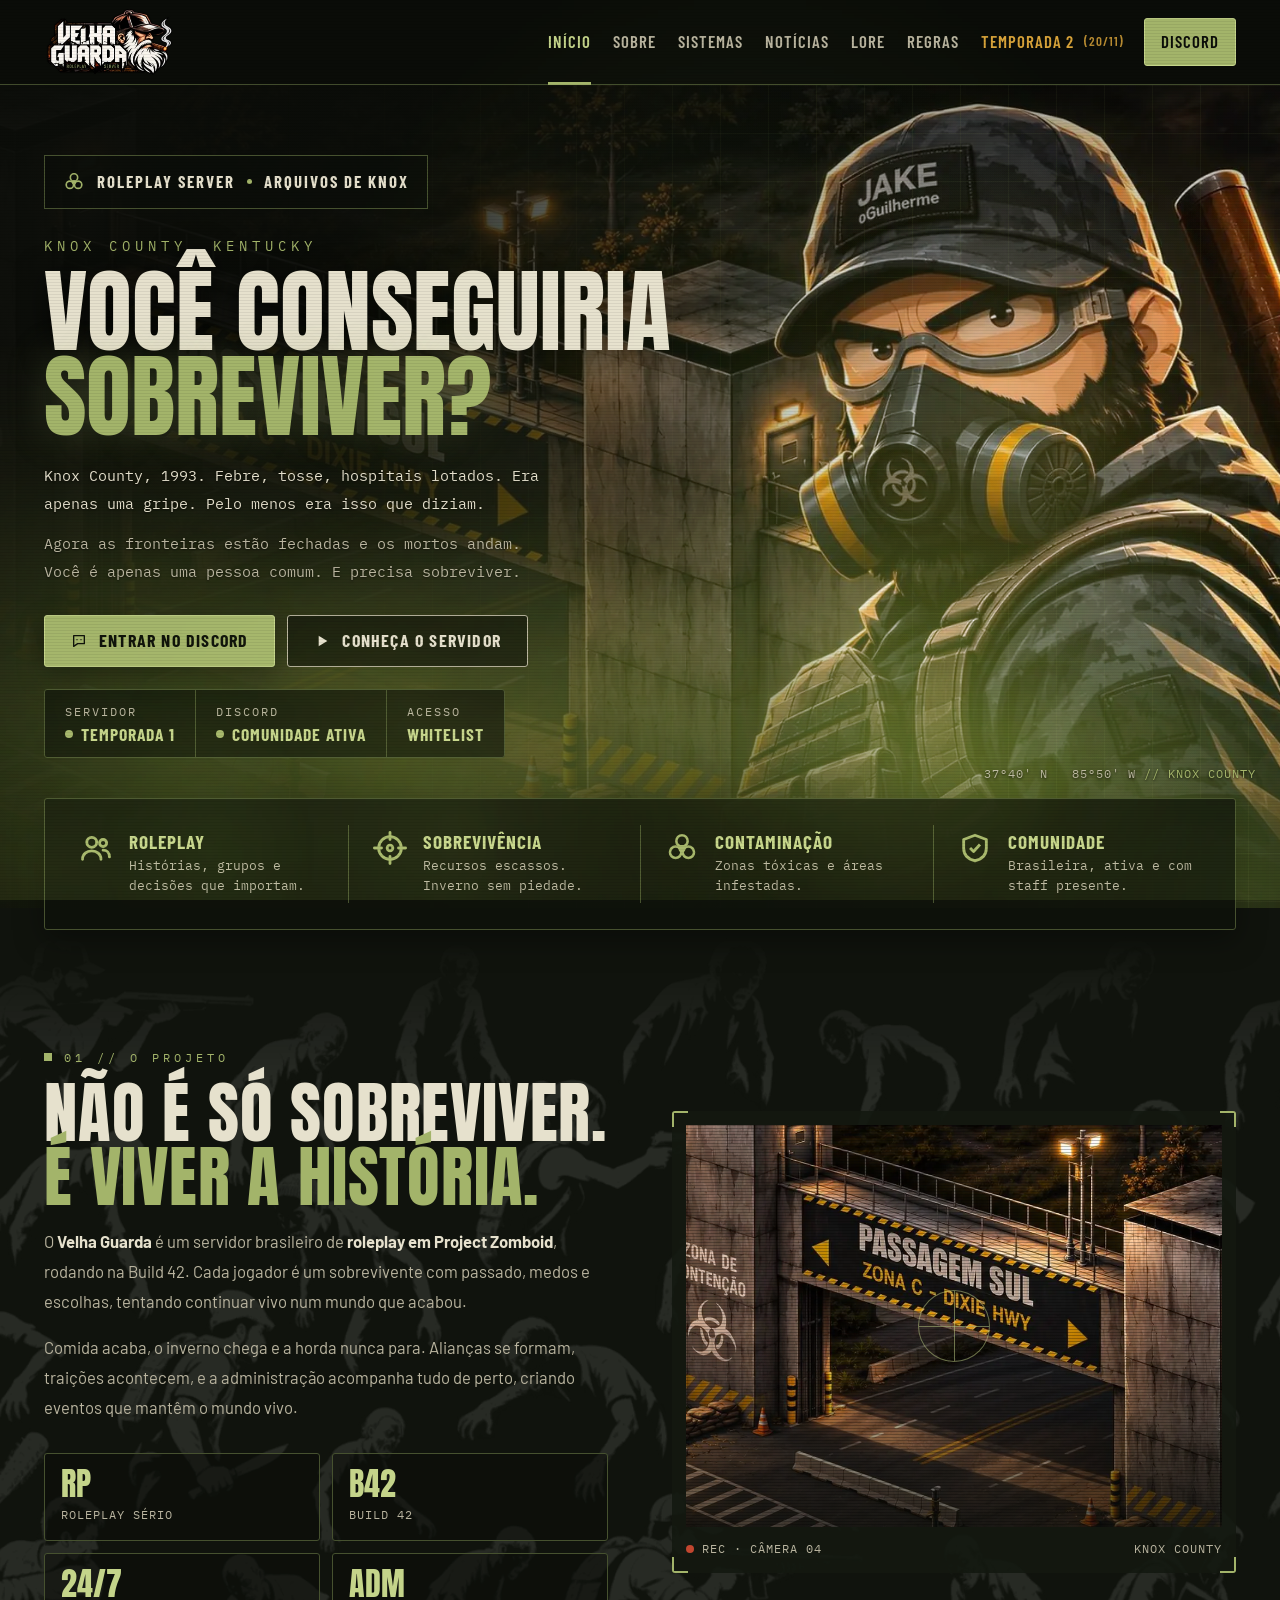
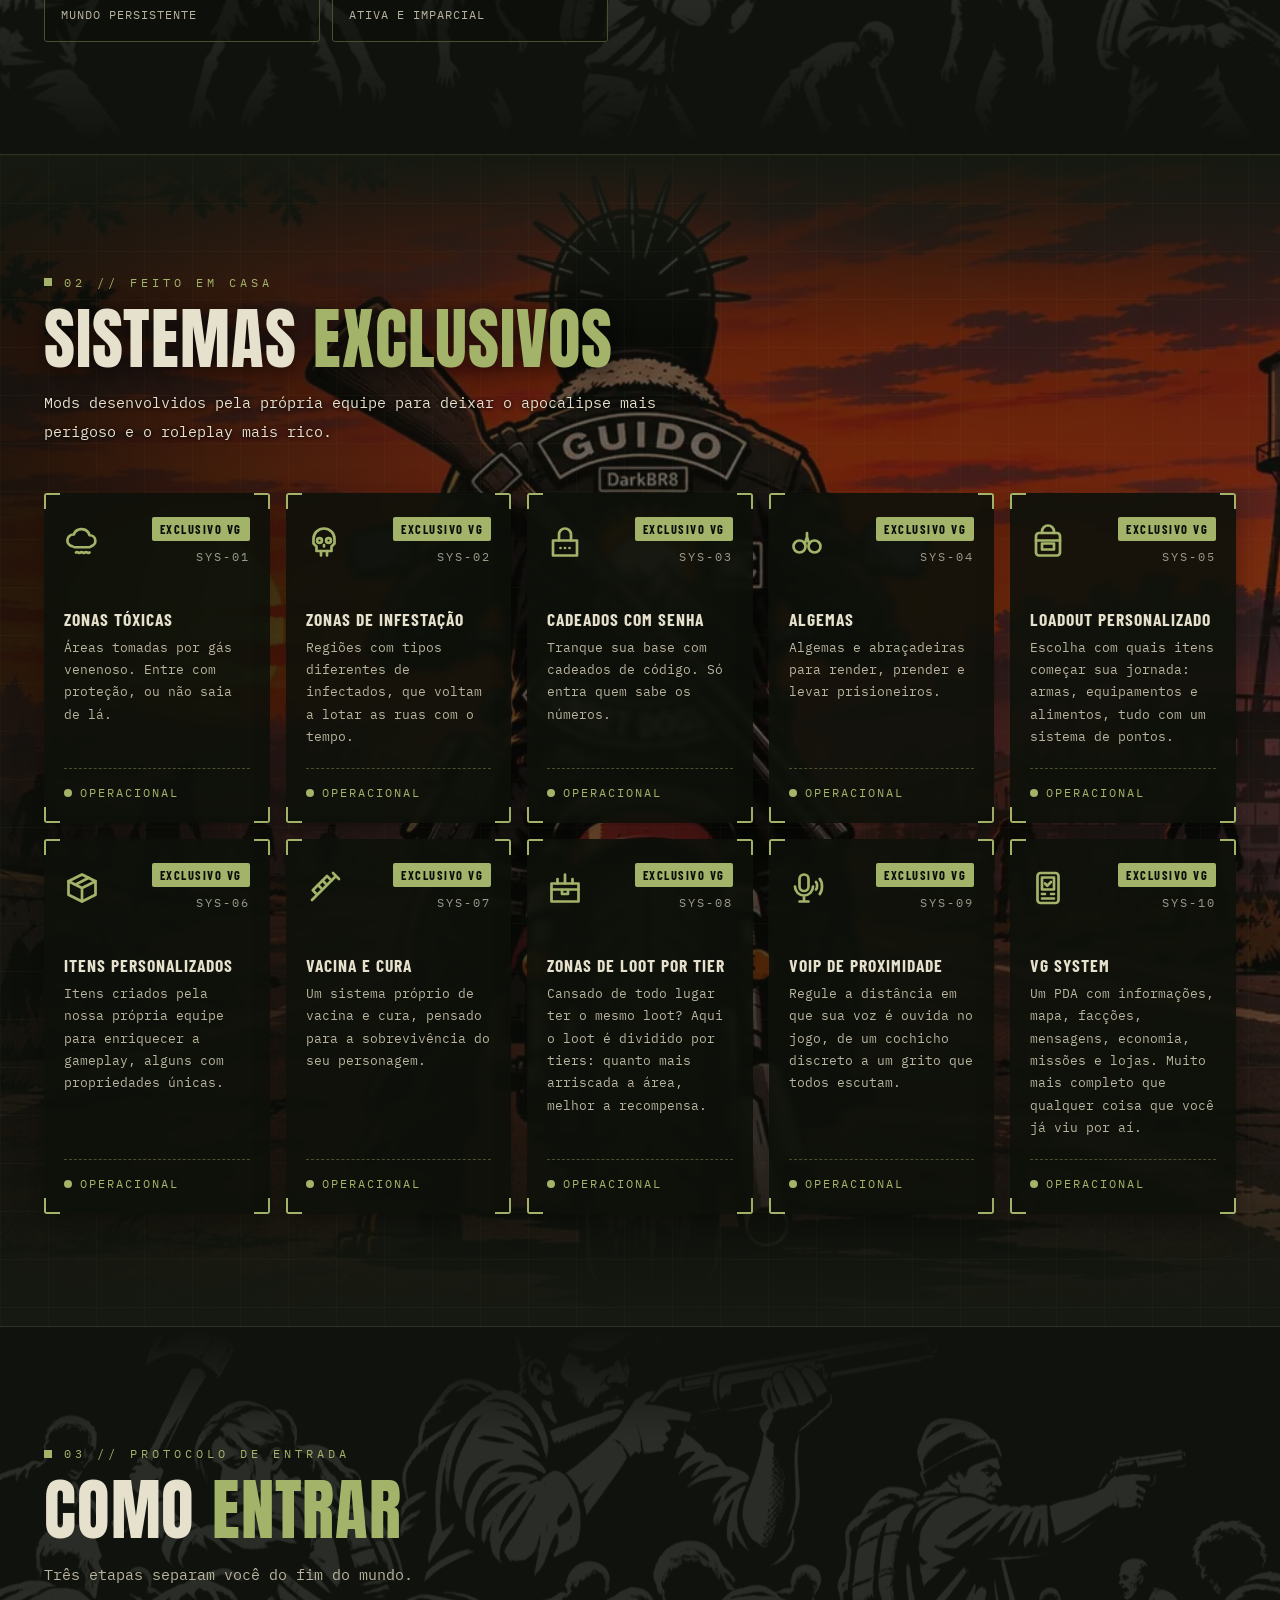
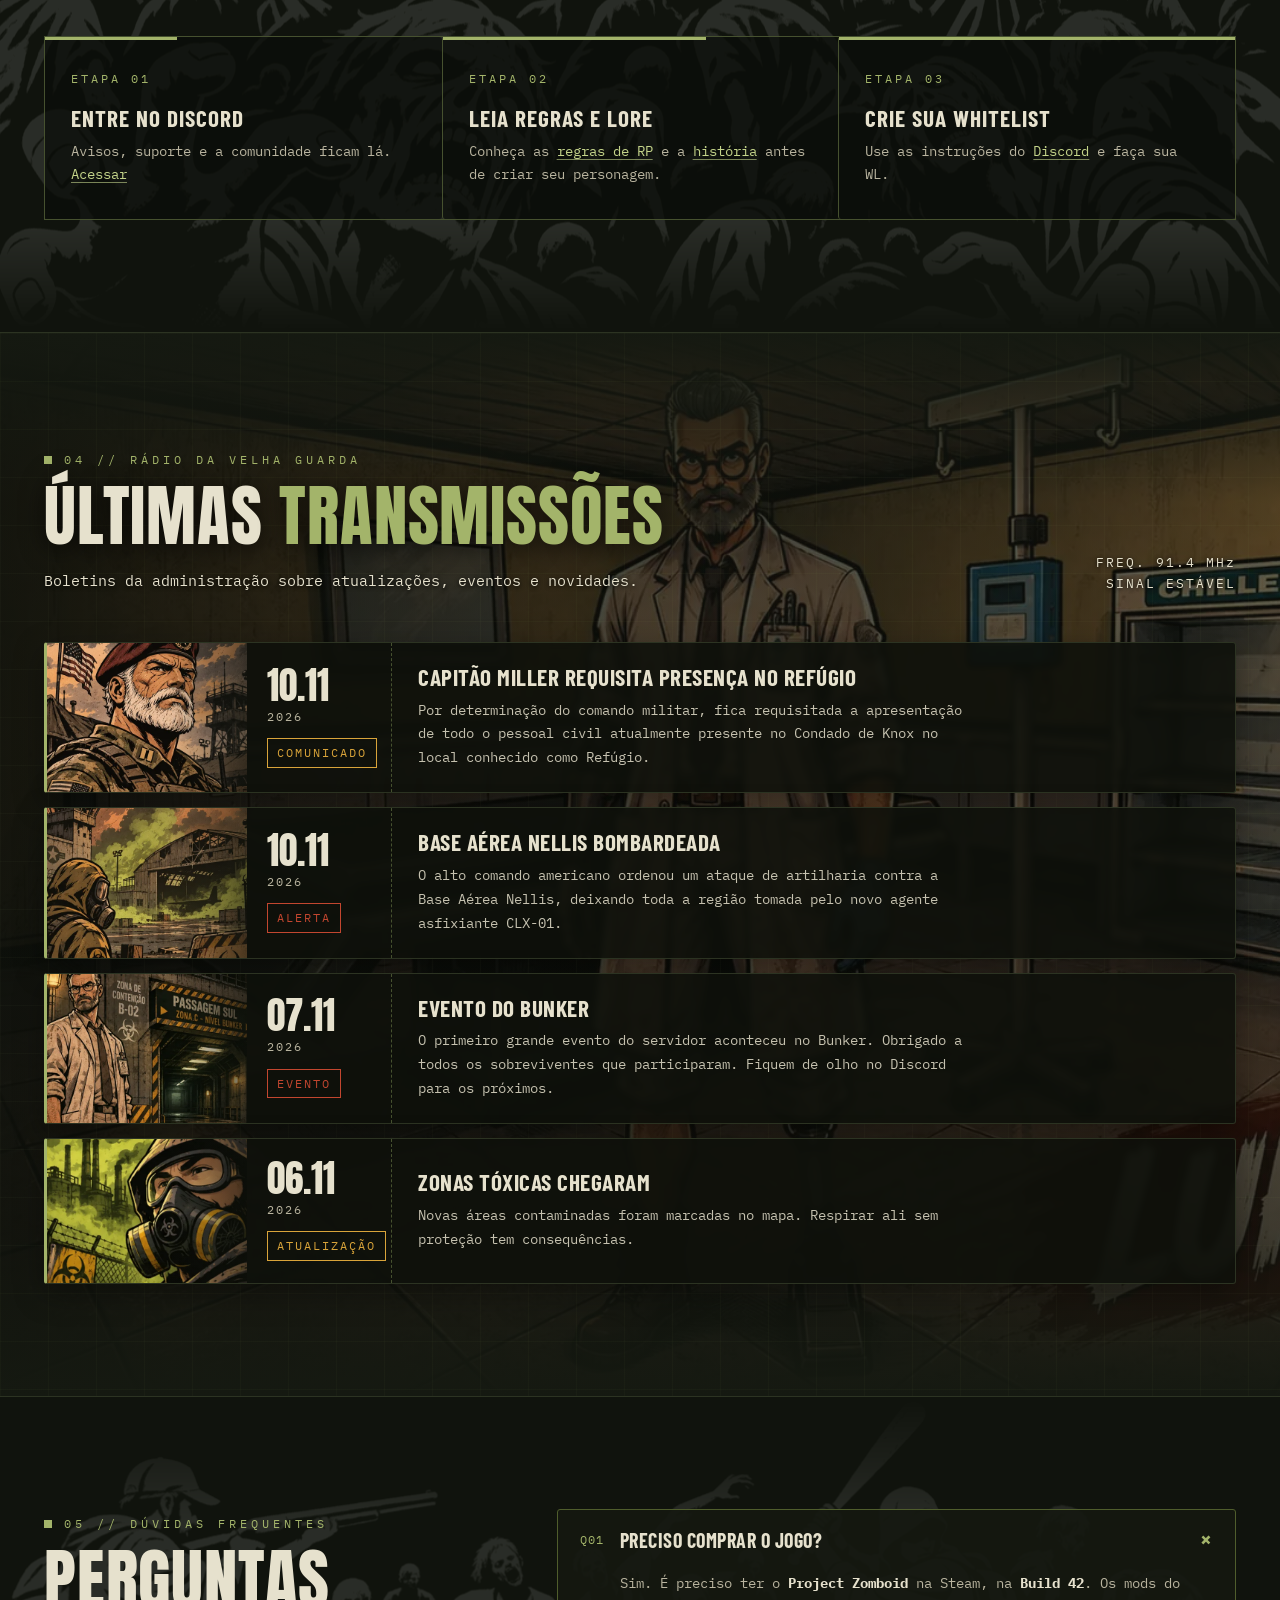
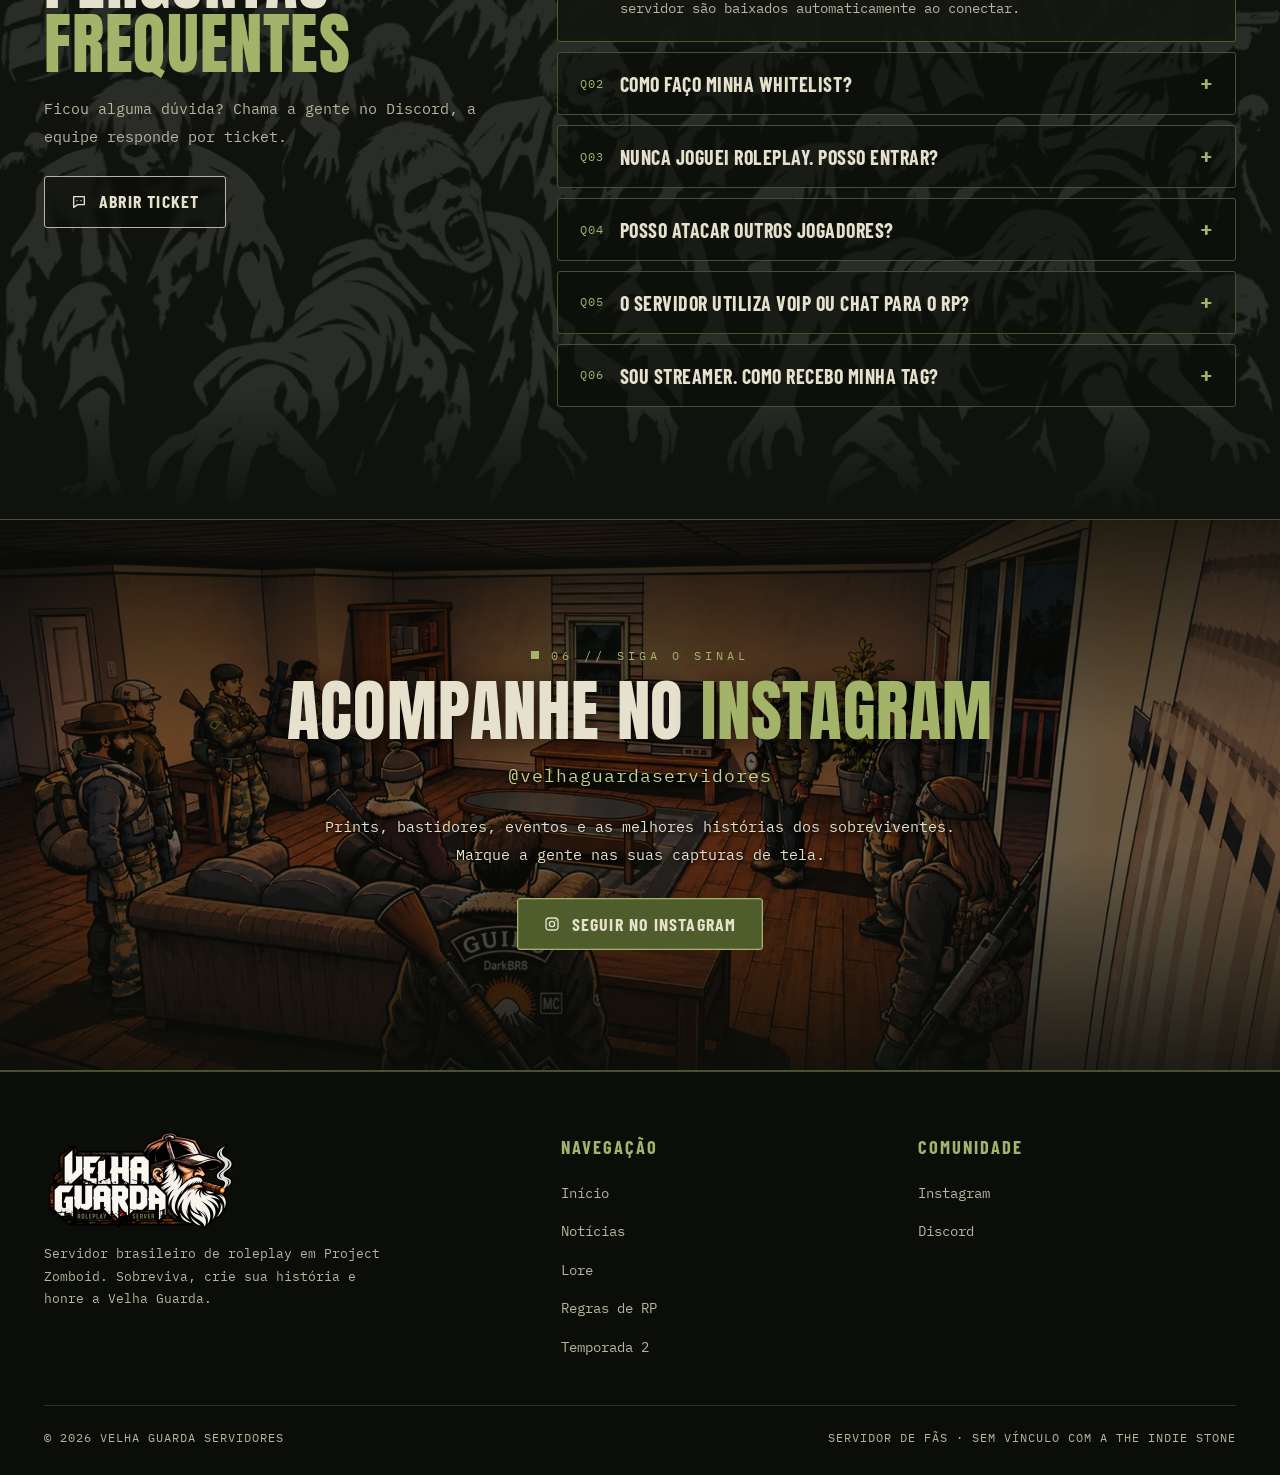
==== commit 8e668aa8: "Add files via upload" ====
--- a/index.html
+++ b/index.html
@@ -23,7 +23,7 @@
 <link rel="preconnect" href="https://fonts.gstatic.com" crossorigin>
 <link href="https://fonts.googleapis.com/css2?family=Anton&family=Barlow+Condensed:wght@600;700&family=Barlow:wght@400;600&family=IBM+Plex+Mono:wght@400;600&display=swap" rel="stylesheet">
 <link rel="preload" as="image" href="img/fundo-capa.webp" type="image/webp" media="(min-width: 641px)">
-<link rel="stylesheet" href="css/style.css?v=13">
+<link rel="stylesheet" href="css/style.css?v=14">
 </head>
 <body>
 <a class="pular" href="#conteudo">Pular para o conteúdo</a>
@@ -49,6 +49,12 @@
     <symbol id="i-cadeado" viewBox="0 0 24 24" fill="none" stroke="currentColor" stroke-width="1.8" stroke-linecap="round" stroke-linejoin="round"><rect x="4" y="11" width="16" height="10"/><path d="M8 11V7a4 4 0 0 1 8 0v4"/><path d="M9 16h.01M12 16h.01M15 16h.01"/></symbol>
     <symbol id="i-algema" viewBox="0 0 24 24" fill="none" stroke="currentColor" stroke-width="1.8" stroke-linecap="round" stroke-linejoin="round"><circle cx="7" cy="15" r="4"/><circle cx="17" cy="15" r="4"/><path d="M10.5 13 12 9l1.5 4"/><path d="M12 9V6"/></symbol>
     <symbol id="i-temporada" viewBox="0 0 24 24" fill="none" stroke="currentColor" stroke-width="2" stroke-linecap="round" stroke-linejoin="round"><rect x="3" y="5" width="18" height="16"/><path d="M3 10h18M8 3v4M16 3v4"/><path d="m10 14 2 2 3-3.5"/></symbol>
+    <symbol id="i-mochila" viewBox="0 0 24 24" fill="none" stroke="currentColor" stroke-width="1.8" stroke-linecap="round" stroke-linejoin="round"><path d="M8 6V5a4 4 0 0 1 8 0v1"/><rect x="4" y="6" width="16" height="15" rx="2"/><path d="M8 13h8v4H8z"/><path d="M4 11h16"/></symbol>
+    <symbol id="i-item" viewBox="0 0 24 24" fill="none" stroke="currentColor" stroke-width="1.8" stroke-linecap="round" stroke-linejoin="round"><path d="M12 3 3 7.5v9L12 21l9-4.5v-9z"/><path d="m3 7.5 9 4.5 9-4.5M12 12v9"/><path d="m16.5 5.2-9 4.6"/></symbol>
+    <symbol id="i-seringa" viewBox="0 0 24 24" fill="none" stroke="currentColor" stroke-width="1.8" stroke-linecap="round" stroke-linejoin="round"><path d="m18 2 4 4M20 4l-3 3"/><path d="m17 7-9.5 9.5L4 20M17 7l-3-3-9.5 9.5 3 3"/><path d="m8 10 2 2M11 7l2 2"/></symbol>
+    <symbol id="i-loot" viewBox="0 0 24 24" fill="none" stroke="currentColor" stroke-width="1.8" stroke-linecap="round" stroke-linejoin="round"><rect x="3" y="9" width="18" height="12"/><path d="M3 13h18M10 13v3h4v-3"/><path d="M7 9V6M12 9V3M17 9V6"/></symbol>
+    <symbol id="i-voz" viewBox="0 0 24 24" fill="none" stroke="currentColor" stroke-width="1.8" stroke-linecap="round" stroke-linejoin="round"><rect x="7" y="3" width="6" height="11" rx="3"/><path d="M4 11a6 6 0 0 0 12 0M10 17v4M7 21h6"/><path d="M18 8c1 1 1 4 0 5M20.5 6c2 2.3 2 7.7 0 10"/></symbol>
+    <symbol id="i-pda" viewBox="0 0 24 24" fill="none" stroke="currentColor" stroke-width="1.8" stroke-linecap="round" stroke-linejoin="round"><rect x="5" y="2" width="14" height="20" rx="2"/><rect x="8" y="5" width="8" height="8"/><path d="M8 16h2M14 16h2M8 19h8"/><path d="m10 9 1.5 1.5L14 8"/></symbol>
   </defs>
 </svg>
 
@@ -178,6 +184,42 @@
         <p>Algemas e abraçadeiras para render, prender e levar prisioneiros.</p>
         <div class="sistema-status"><span class="ponto"></span>Operacional</div>
       </article>
+      <article class="sistema cantos revelar">
+        <div class="sistema-topo"><svg><use href="#i-mochila"/></svg><span class="sistema-id"><b class="selo-vg">Exclusivo VG</b>SYS-05</span></div>
+        <h3>Loadout Personalizado</h3>
+        <p>Escolha com quais itens começar sua jornada: armas, equipamentos e alimentos, tudo com um sistema de pontos.</p>
+        <div class="sistema-status"><span class="ponto"></span>Operacional</div>
+      </article>
+      <article class="sistema cantos revelar">
+        <div class="sistema-topo"><svg><use href="#i-item"/></svg><span class="sistema-id"><b class="selo-vg">Exclusivo VG</b>SYS-06</span></div>
+        <h3>Itens Personalizados</h3>
+        <p>Itens criados pela nossa própria equipe para enriquecer a gameplay, alguns com propriedades únicas.</p>
+        <div class="sistema-status"><span class="ponto"></span>Operacional</div>
+      </article>
+      <article class="sistema cantos revelar">
+        <div class="sistema-topo"><svg><use href="#i-seringa"/></svg><span class="sistema-id"><b class="selo-vg">Exclusivo VG</b>SYS-07</span></div>
+        <h3>Vacina e Cura</h3>
+        <p>Um sistema próprio de vacina e cura, pensado para a sobrevivência do seu personagem.</p>
+        <div class="sistema-status"><span class="ponto"></span>Operacional</div>
+      </article>
+      <article class="sistema cantos revelar">
+        <div class="sistema-topo"><svg><use href="#i-loot"/></svg><span class="sistema-id"><b class="selo-vg">Exclusivo VG</b>SYS-08</span></div>
+        <h3>Zonas de Loot por Tier</h3>
+        <p>Cansado de todo lugar ter o mesmo loot? Aqui o loot é dividido por tiers: quanto mais arriscada a área, melhor a recompensa.</p>
+        <div class="sistema-status"><span class="ponto"></span>Operacional</div>
+      </article>
+      <article class="sistema cantos revelar">
+        <div class="sistema-topo"><svg><use href="#i-voz"/></svg><span class="sistema-id"><b class="selo-vg">Exclusivo VG</b>SYS-09</span></div>
+        <h3>VOIP de Proximidade</h3>
+        <p>Regule a distância em que sua voz é ouvida no jogo, de um cochicho discreto a um grito que todos escutam.</p>
+        <div class="sistema-status"><span class="ponto"></span>Operacional</div>
+      </article>
+      <article class="sistema cantos revelar">
+        <div class="sistema-topo"><svg><use href="#i-pda"/></svg><span class="sistema-id"><b class="selo-vg">Exclusivo VG</b>SYS-10</span></div>
+        <h3>VG System</h3>
+        <p>Um PDA com informações, mapa, facções, mensagens, economia, missões e lojas. Muito mais completo que qualquer coisa que você já viu por aí.</p>
+        <div class="sistema-status"><span class="ponto"></span>Operacional</div>
+      </article>
     </div>
   </div>
 </section>
@@ -352,6 +394,6 @@
 <div class="progresso" aria-hidden="true"></div>
 <a href="#" class="topo-voltar" aria-label="Voltar ao topo"><svg viewBox="0 0 24 24" fill="none" stroke="currentColor" stroke-width="2.4" stroke-linecap="round" stroke-linejoin="round"><path d="m6 15 6-6 6 6"/></svg></a>
 
-<script src="js/site.js?v=13"></script>
+<script src="js/site.js?v=14"></script>
 </body>
 </html>
--- a/css/style.css
+++ b/css/style.css
@@ -1142,3 +1142,16 @@
 }
 .secao-t2 .t2-teaser-texto { padding: 26px 28px; background: rgba(11, 13, 9, .72); border: 1px solid var(--linha-2); border-radius: var(--raio); backdrop-filter: blur(4px); }
 .secao-t2 { background-position: center top, center 45%, 0 0 !important; }
+
+/* v14 · Sistemas exclusivos com 10 módulos: 5 por linha no computador */
+@media (min-width: 1200px) {
+  .sistemas { grid-template-columns: repeat(5, minmax(0, 1fr)); gap: 16px; }
+  .sistema { padding: 24px 20px 20px; }
+  .sistema h3 { font-size: 1.32rem; min-height: 2.3em; }
+  .sistema p { font-size: .82rem; }
+  .sistema-topo svg { width: 36px; height: 36px; }
+}
+@media (min-width: 961px) and (max-width: 1199px) { .sistemas { grid-template-columns: repeat(3, minmax(0, 1fr)); } }
+@media (min-width: 1200px) {
+  .sistema h3 { font-size: clamp(1.1rem, 1.05vw, 1.32rem); overflow-wrap: anywhere; }
+}
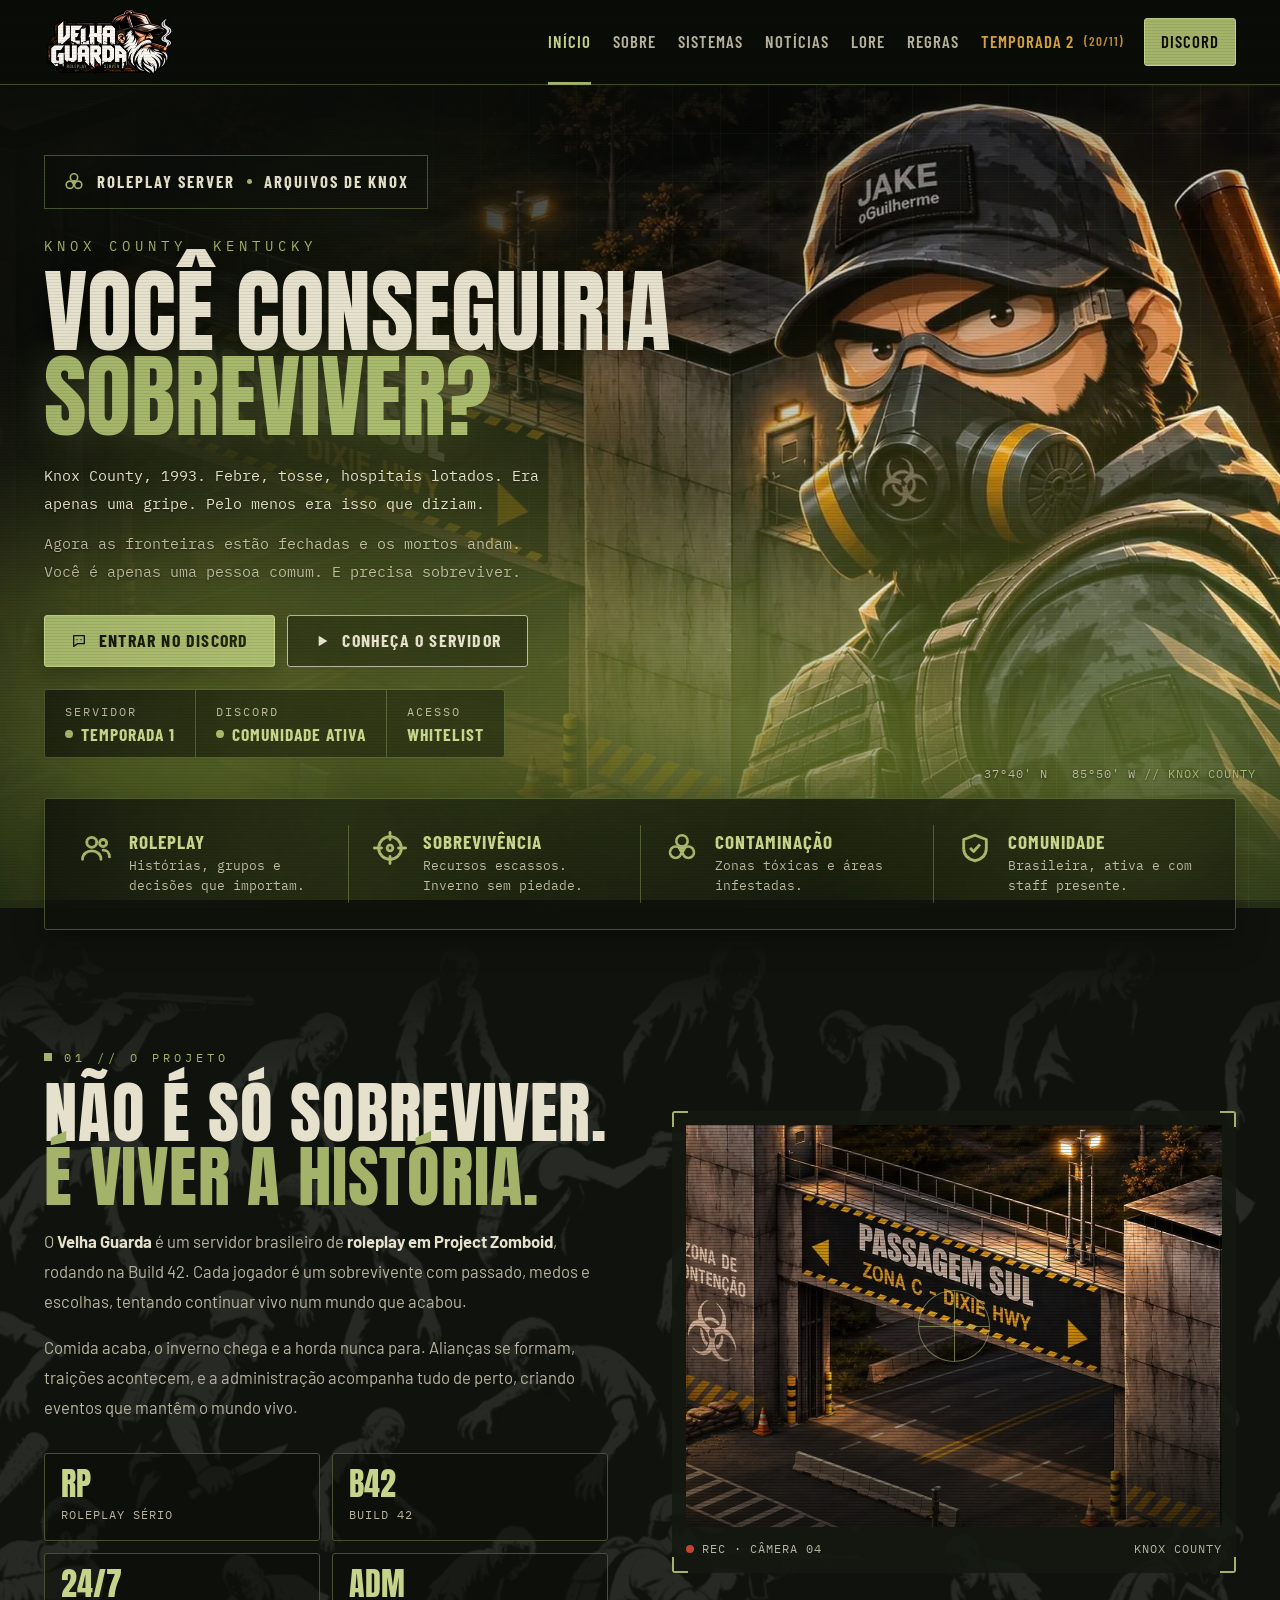
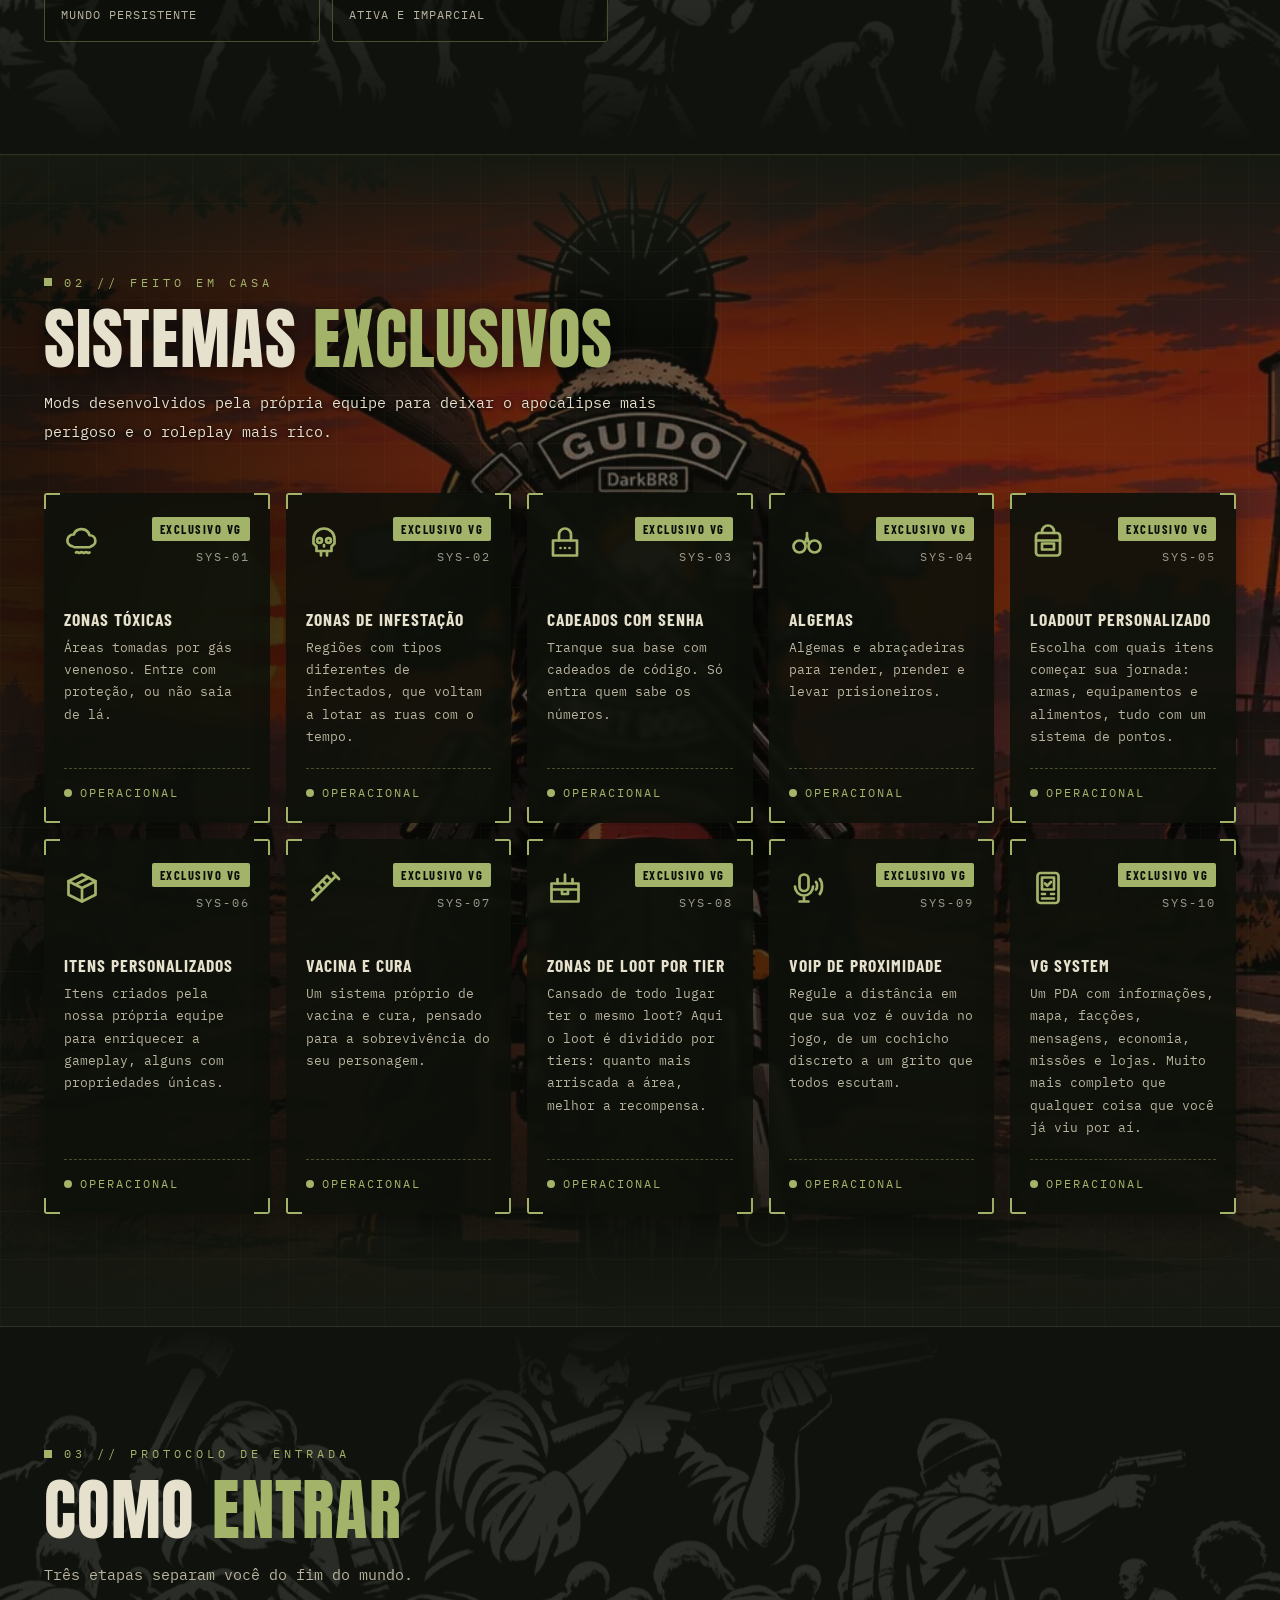
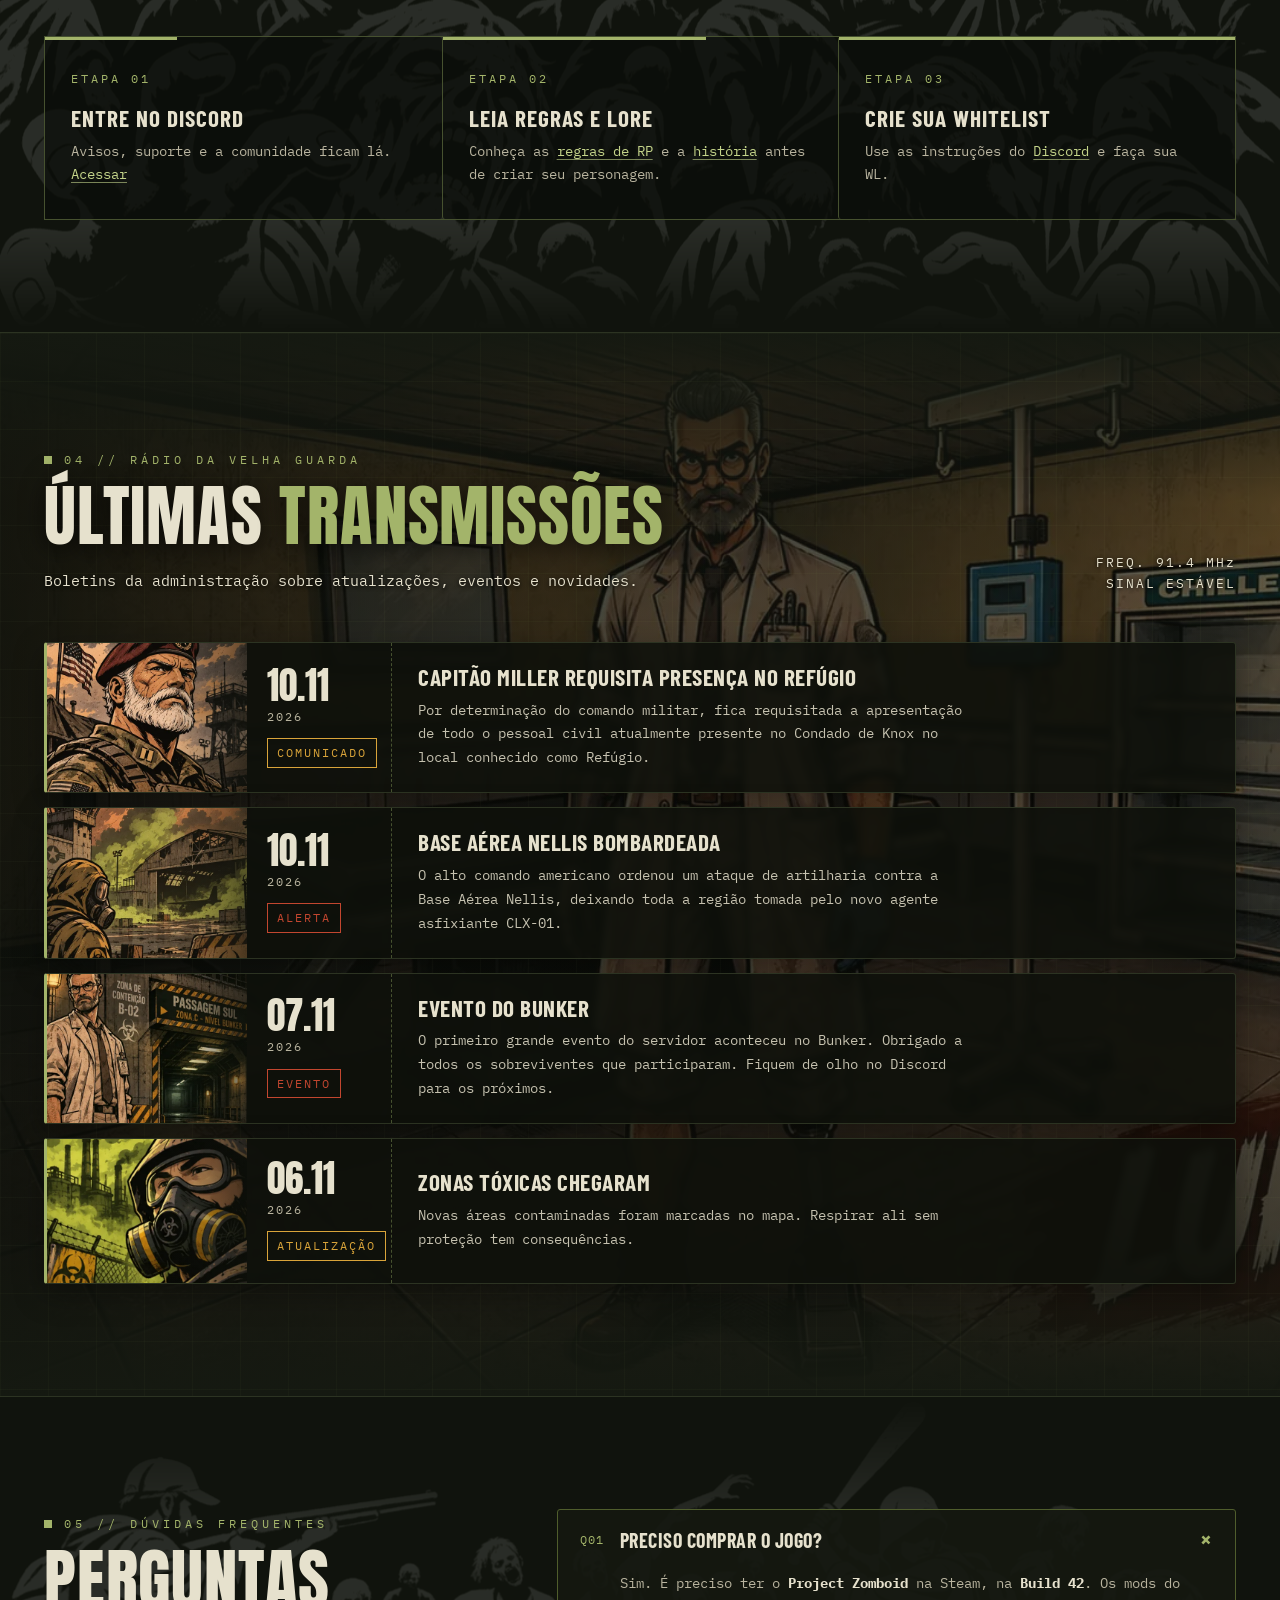
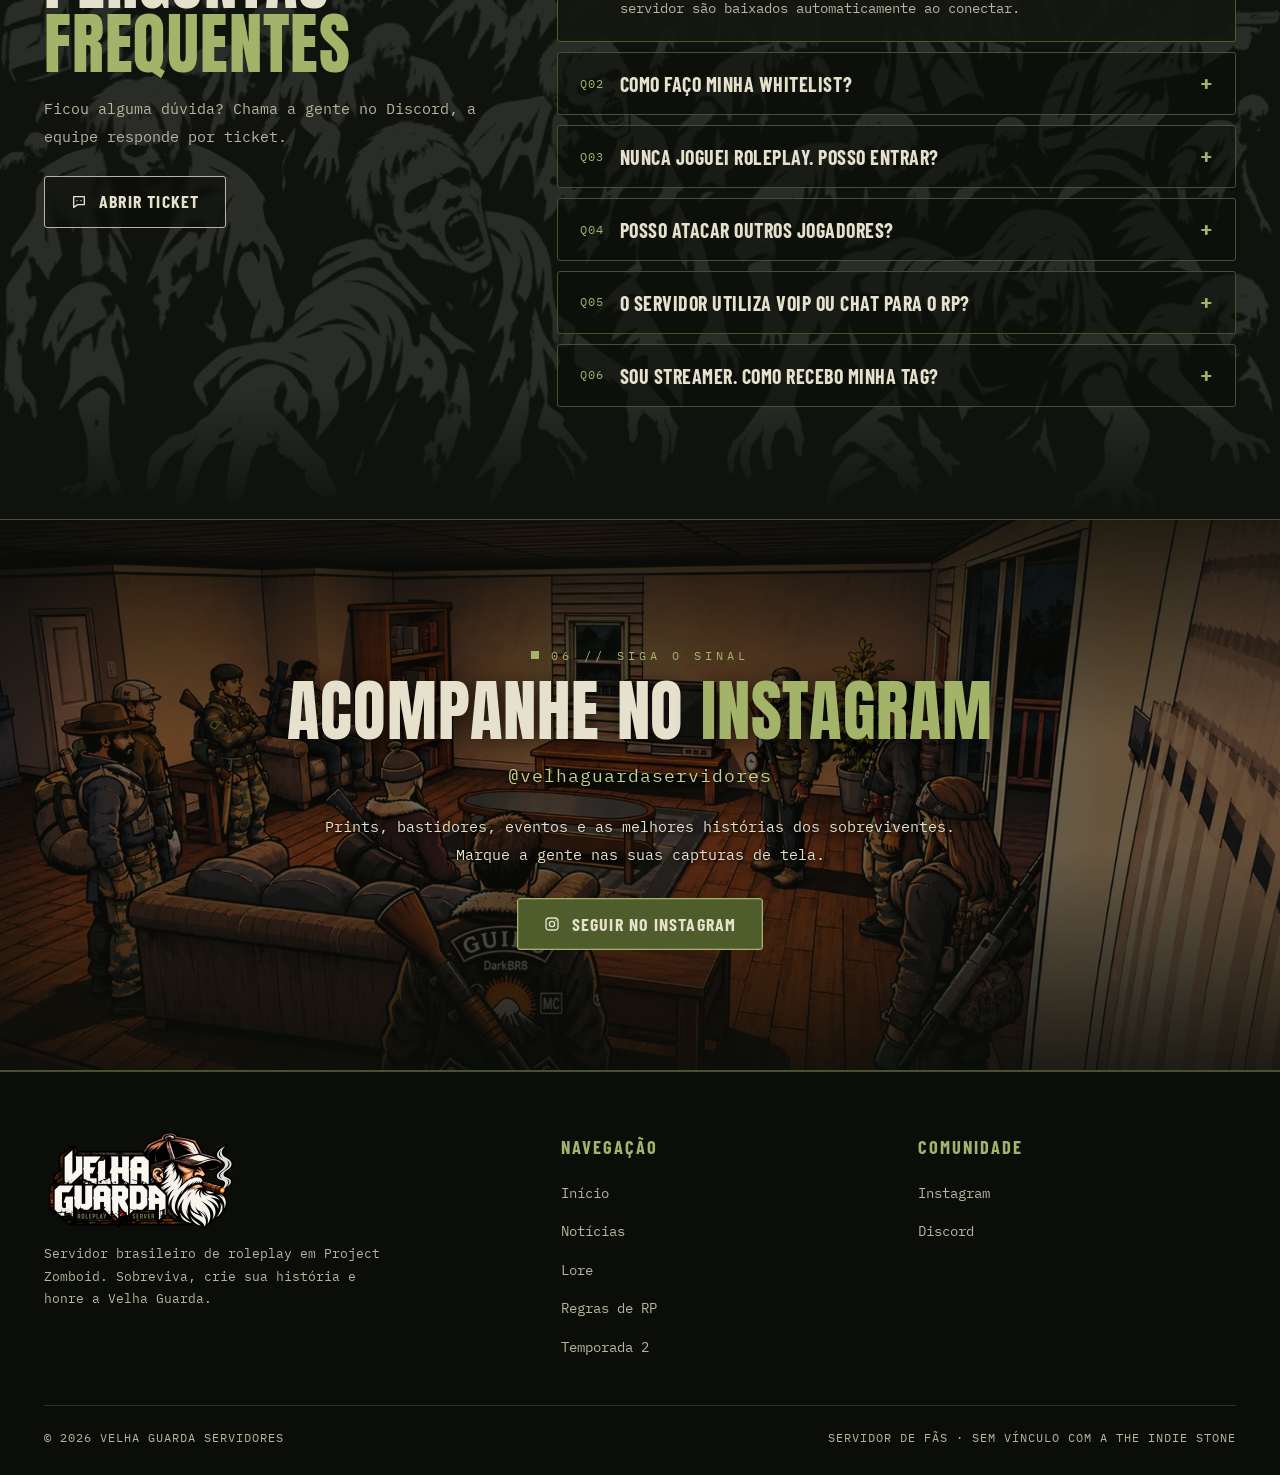
==== commit 3b9a351b: "Add files via upload" ====
--- a/index.html
+++ b/index.html
@@ -23,7 +23,7 @@
 <link rel="preconnect" href="https://fonts.gstatic.com" crossorigin>
 <link href="https://fonts.googleapis.com/css2?family=Anton&family=Barlow+Condensed:wght@600;700&family=Barlow:wght@400;600&family=IBM+Plex+Mono:wght@400;600&display=swap" rel="stylesheet">
 <link rel="preload" as="image" href="img/fundo-capa.webp" type="image/webp" media="(min-width: 641px)">
-<link rel="stylesheet" href="css/style.css?v=14">
+<link rel="stylesheet" href="css/style.css?v=15">
 </head>
 <body>
 <a class="pular" href="#conteudo">Pular para o conteúdo</a>
@@ -394,6 +394,6 @@
 <div class="progresso" aria-hidden="true"></div>
 <a href="#" class="topo-voltar" aria-label="Voltar ao topo"><svg viewBox="0 0 24 24" fill="none" stroke="currentColor" stroke-width="2.4" stroke-linecap="round" stroke-linejoin="round"><path d="m6 15 6-6 6 6"/></svg></a>
 
-<script src="js/site.js?v=14"></script>
+<script src="js/site.js?v=15"></script>
 </body>
 </html>
--- a/css/style.css
+++ b/css/style.css
@@ -1155,3 +1155,58 @@
 @media (min-width: 1200px) {
   .sistema h3 { font-size: clamp(1.1rem, 1.05vw, 1.32rem); overflow-wrap: anywhere; }
 }
+
+/* =========================================================
+   v15 · Lore da Temporada 2: imagens, fichas e facções
+   ========================================================= */
+.arquivo h2 em { font-style: normal; color: var(--oliva); }
+.narrativa strong { color: var(--oliva-2); font-weight: 600; }
+.lore-figura { margin: 30px 0 6px; }
+.lore-figura picture, .lore-figura img { display: block; width: 100%; height: auto; border-radius: var(--raio); }
+.lore-figura picture { position: relative; overflow: hidden; border: 1px solid var(--linha-2); box-shadow: var(--sombra-card); }
+.lore-figura picture::after { content: ""; position: absolute; inset: 0; pointer-events: none; background: repeating-linear-gradient(180deg, rgba(0,0,0,.18) 0 1px, transparent 1px 3px); }
+.lore-figura figcaption { margin-top: 10px; font-family: var(--f-mono); font-size: .76rem; letter-spacing: 1px; color: var(--osso-2); }
+.lore-figura figcaption::before { content: "▸ "; color: var(--oliva); }
+
+.lore-destaque {
+  margin: 22px 0; padding: 18px 22px; border: 1px solid var(--oliva-esc); border-left: 4px solid var(--oliva);
+  background: rgba(163,180,106,.06); border-radius: var(--raio); display: flex; flex-wrap: wrap; align-items: baseline; gap: 4px 16px;
+}
+.lore-destaque small { flex-basis: 100%; font-family: var(--f-mono); font-size: .72rem; letter-spacing: 3px; text-transform: uppercase; color: var(--oliva); }
+.lore-destaque b { font-family: var(--f-impacto); font-weight: 400; font-size: clamp(1.8rem, 4vw, 2.6rem); line-height: 1; text-transform: uppercase; color: var(--osso); }
+.lore-destaque span { font-family: var(--f-tatico); font-weight: 700; font-size: 1.3rem; letter-spacing: 2px; text-transform: uppercase; color: var(--oliva-2); }
+
+.fichas { display: grid; grid-template-columns: repeat(2, minmax(0, 1fr)); gap: 16px; margin: 24px 0; }
+.ficha { padding: 22px 22px 20px; border: 1px solid var(--linha-2); border-top: 3px solid var(--oliva); background: rgba(11,13,9,.6); border-radius: var(--raio); }
+.ficha-alerta { border-top-color: var(--alerta); }
+.ficha-topo { display: flex; align-items: center; justify-content: space-between; gap: 10px; flex-wrap: wrap; margin-bottom: 8px; }
+.ficha-topo b { font-family: var(--f-impacto); font-weight: 400; font-size: 2rem; line-height: 1; color: var(--osso); letter-spacing: 1px; }
+.ficha-topo .etiqueta { padding: 3px 9px; }
+.ficha h3 { font-family: var(--f-tatico); font-weight: 700; font-size: 1.2rem; letter-spacing: .5px; text-transform: uppercase; margin-bottom: 10px; color: var(--osso); }
+.narrativa .ficha p { font-size: .86rem; line-height: 1.75; margin-top: 10px; }
+.narrativa .ficha p.ficha-porem { padding-top: 10px; border-top: 1px dashed var(--linha-2); }
+.ficha-porem b { color: var(--ambar); }
+.narrativa .ficha p.ficha-conclusao { font-family: var(--f-tatico); font-weight: 700; font-size: 1.05rem; letter-spacing: .5px; text-transform: uppercase; color: var(--oliva-2); }
+
+.lore-lista, .lore-passos { margin: 14px 0 18px; display: grid; gap: 8px; padding: 0; list-style: none; }
+.lore-lista li, .lore-passos li { position: relative; padding-left: 30px; font-family: var(--f-mono); font-size: .9rem; line-height: 1.7; color: var(--osso); }
+.lore-lista li::before { content: "▸"; position: absolute; left: 8px; color: var(--oliva); }
+.lore-passos { counter-reset: passo-lore; }
+.lore-passos li { counter-increment: passo-lore; padding: 10px 14px 10px 54px; border: 1px solid var(--linha); background: rgba(11,13,9,.45); border-radius: var(--raio); }
+.lore-passos li::before { content: counter(passo-lore, decimal-leading-zero); position: absolute; left: 14px; top: 10px; font-family: var(--f-mono); color: var(--oliva); font-weight: 600; }
+
+.faccoes { display: grid; grid-template-columns: repeat(2, minmax(0, 1fr)); gap: 10px; margin: 18px 0 22px; }
+.faccao { padding: 14px 16px; border: 1px solid var(--linha-2); border-left: 3px solid var(--ambar); background: rgba(11,13,9,.5); border-radius: var(--raio); }
+.faccao b { display: block; font-family: var(--f-tatico); font-weight: 700; font-size: 1.1rem; letter-spacing: .5px; text-transform: uppercase; color: var(--osso); margin-bottom: 2px; }
+.narrativa .faccao p { margin: 0; font-size: .84rem; line-height: 1.6; color: var(--osso-2); }
+
+@media (max-width: 760px) {
+  .fichas, .faccoes { grid-template-columns: minmax(0, 1fr); }
+}
+.banner-lore2 {
+  background:
+    linear-gradient(90deg, rgba(11,13,9,.95) 0%, rgba(11,13,9,.75) 45%, rgba(11,13,9,.35) 100%),
+    image-set(url("../img/lore2-3.webp") type("image/webp"), url("../img/lore2-3.jpg") type("image/jpeg")) center 40% / cover no-repeat,
+    var(--fundo);
+}
+.lore-figura img { max-height: 480px; object-fit: cover; object-position: center 45%; }
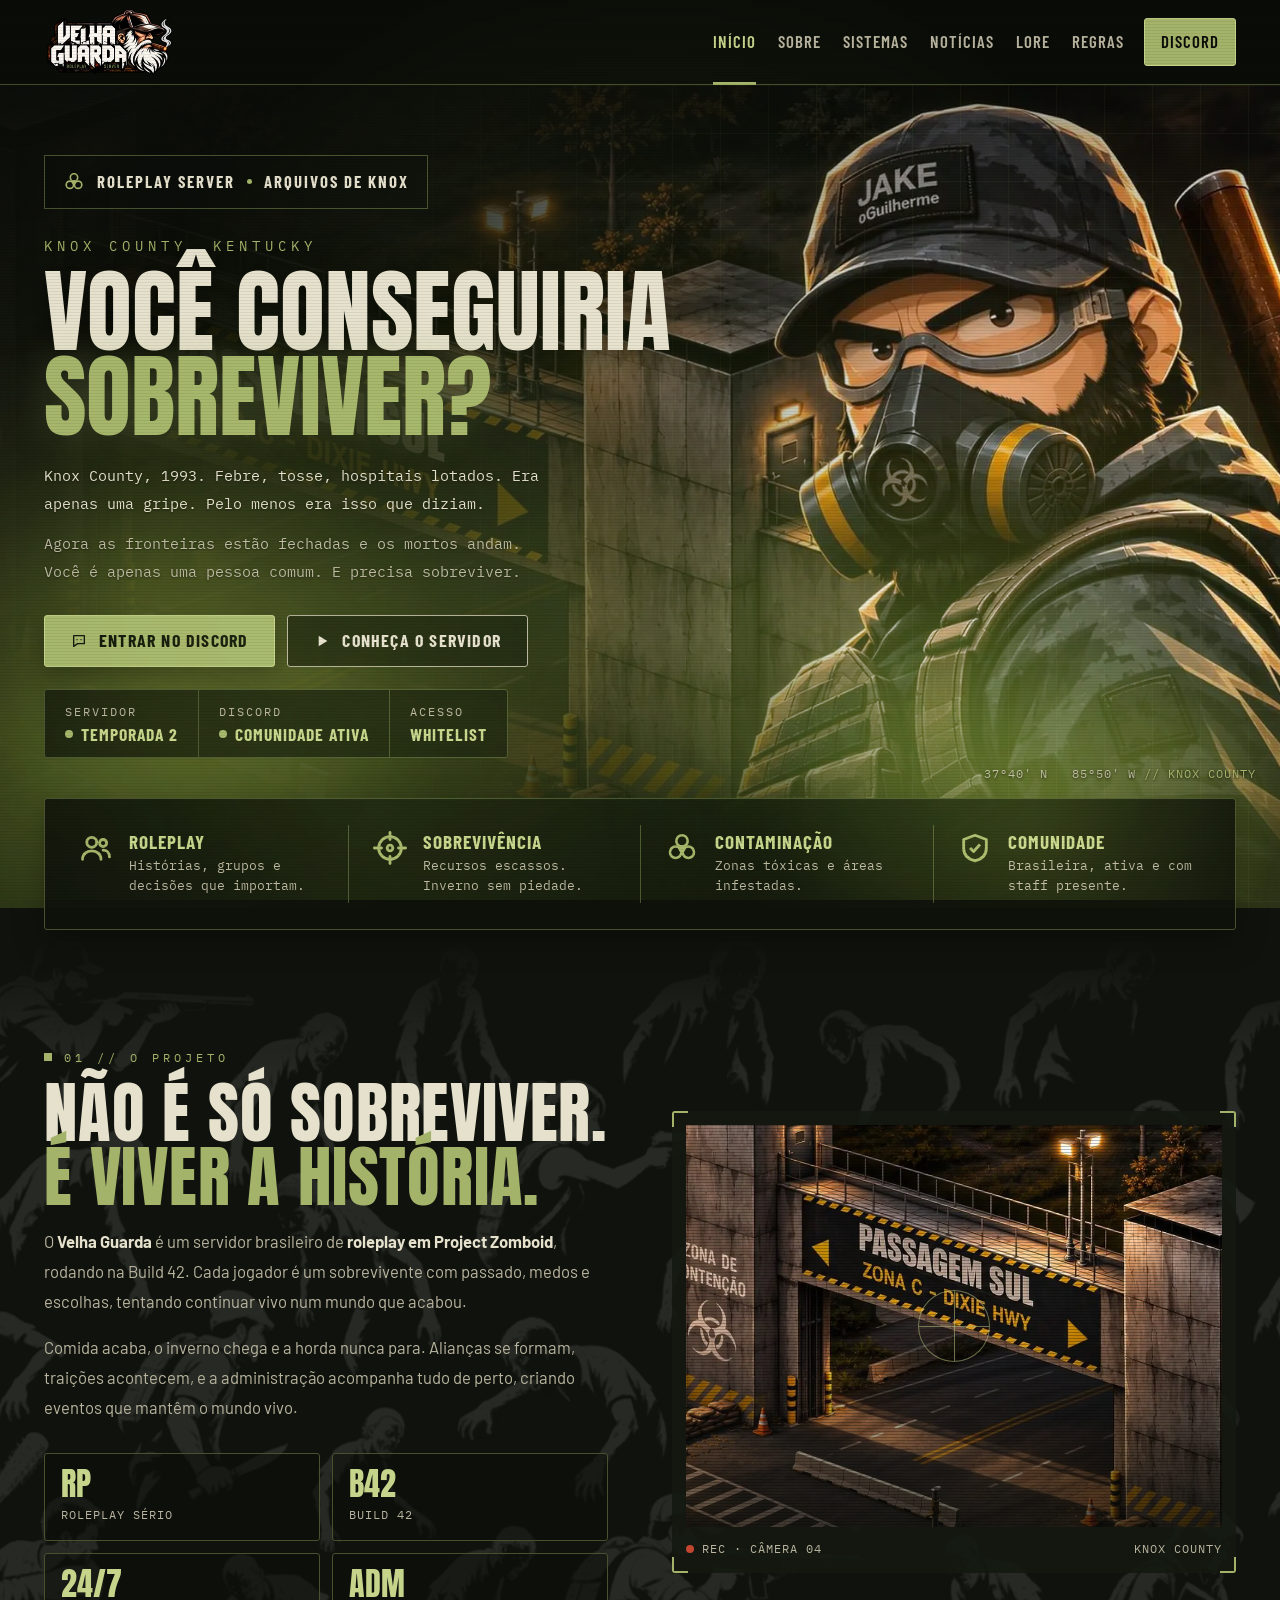
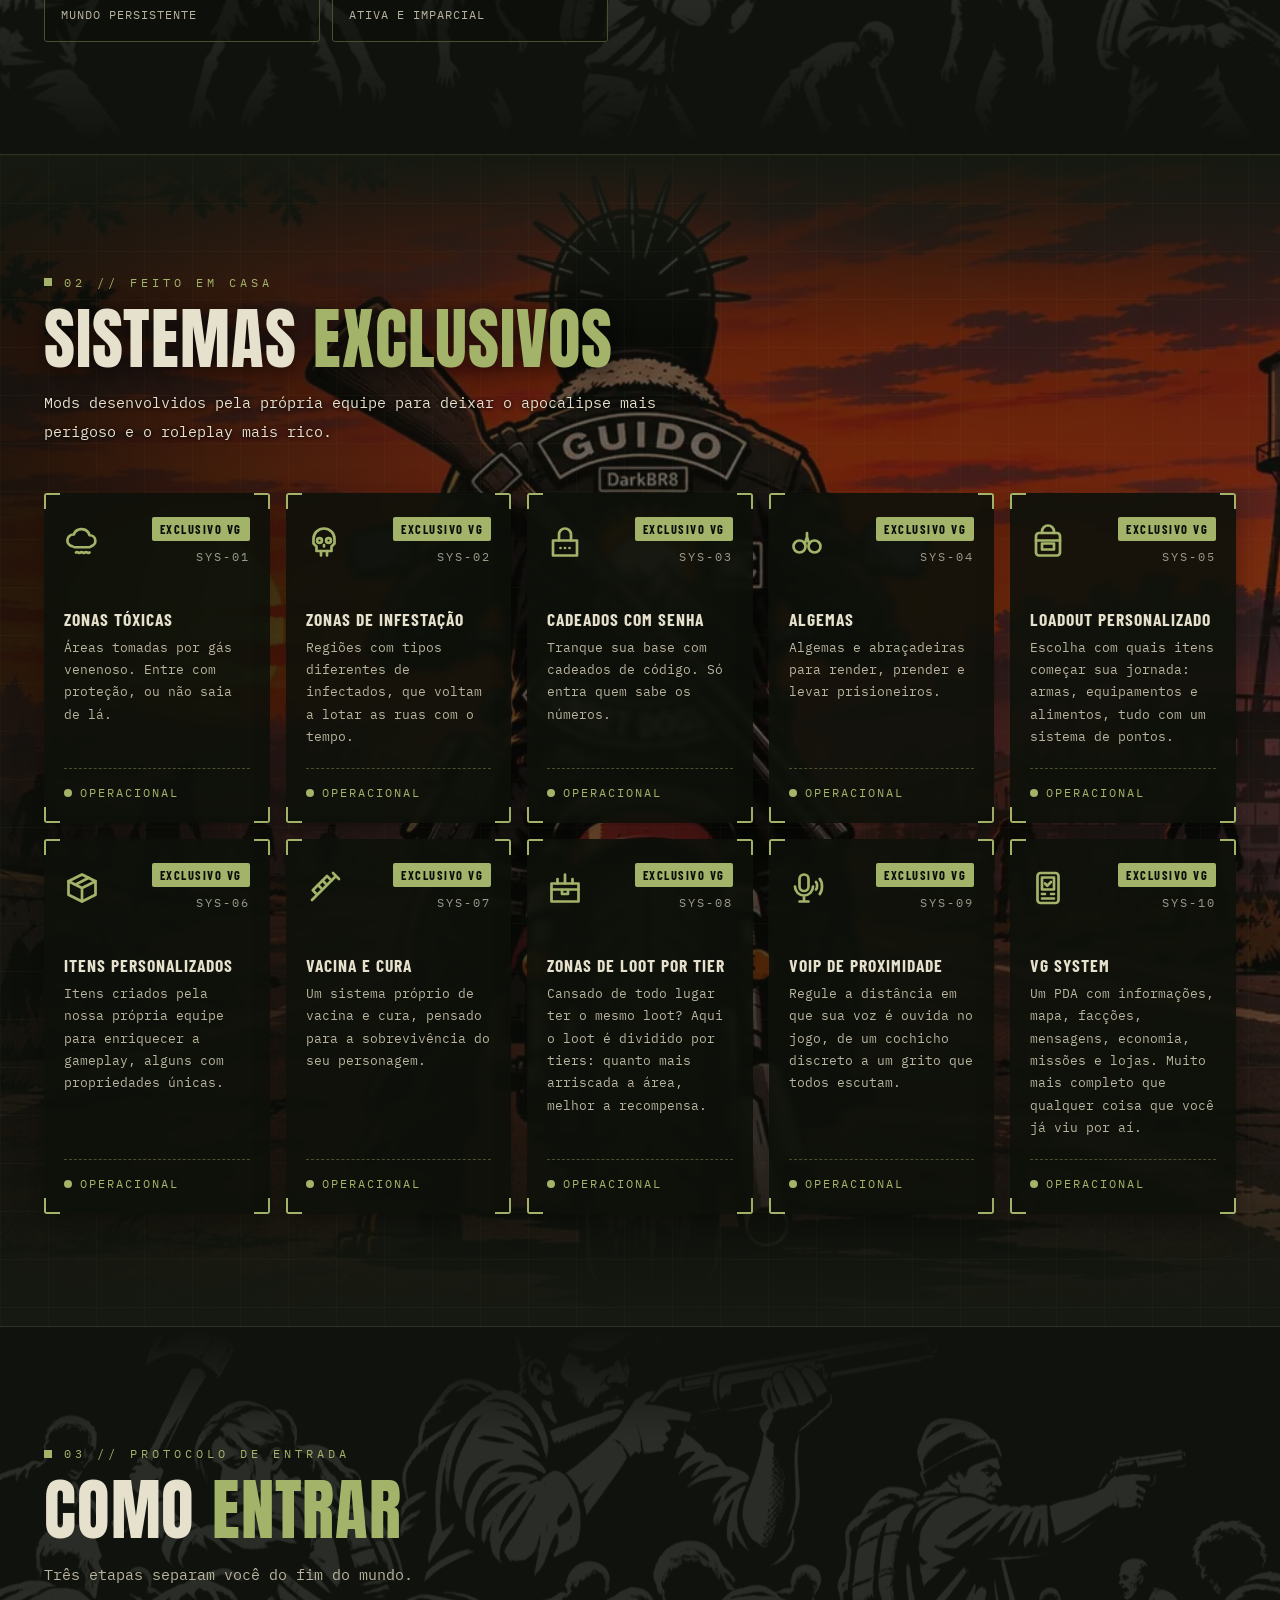
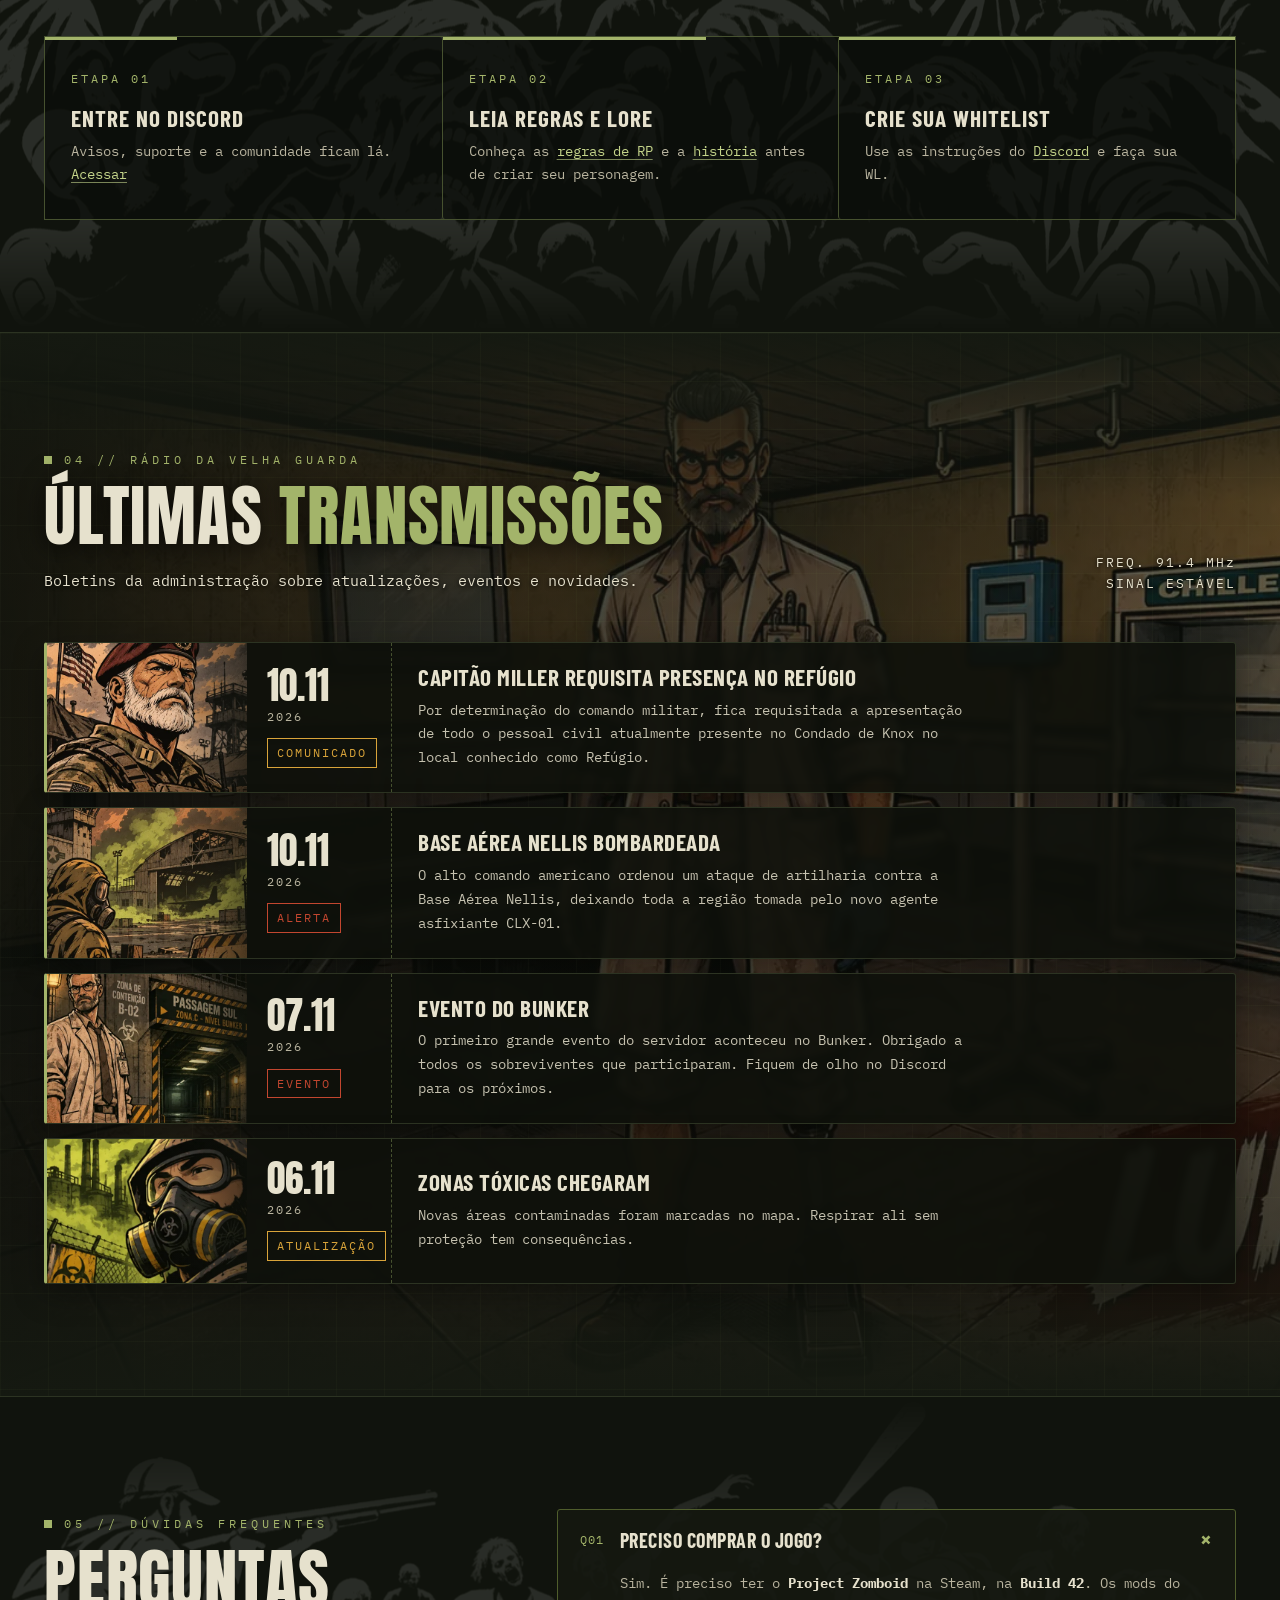
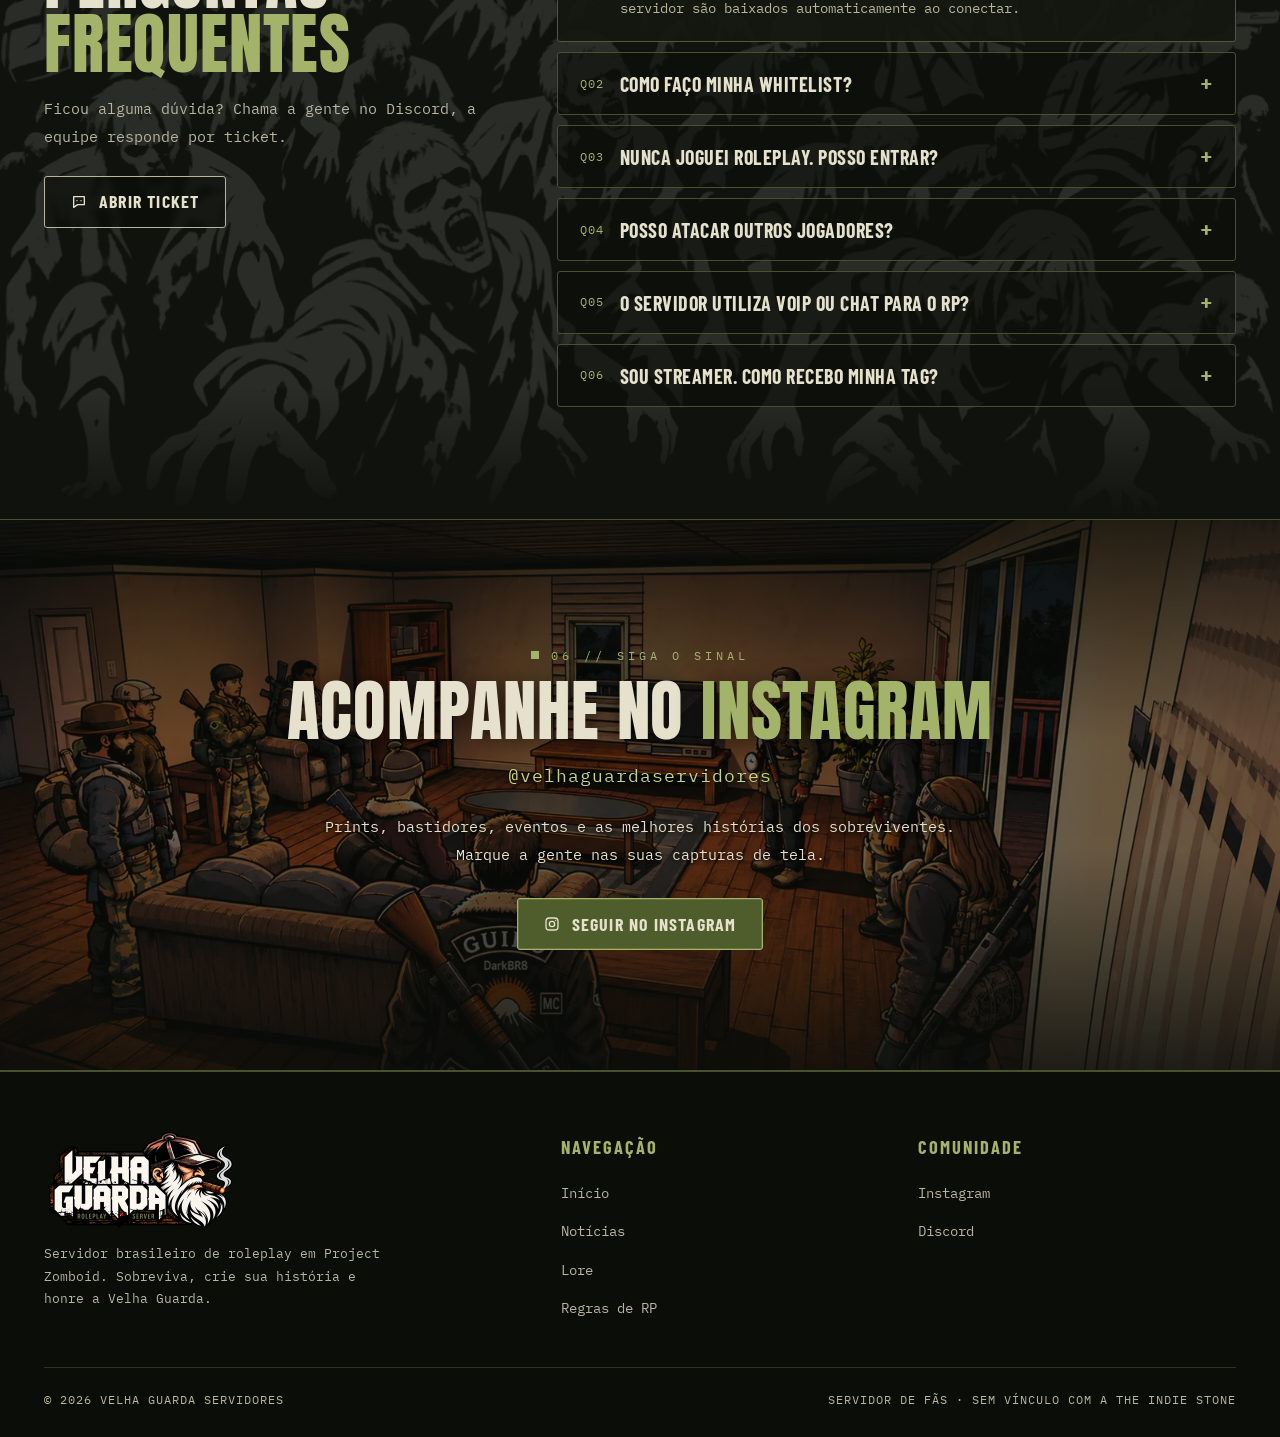
==== commit 2f321b4b: "Add files via upload" ====
--- a/index.html
+++ b/index.html
@@ -23,7 +23,7 @@
 <link rel="preconnect" href="https://fonts.gstatic.com" crossorigin>
 <link href="https://fonts.googleapis.com/css2?family=Anton&family=Barlow+Condensed:wght@600;700&family=Barlow:wght@400;600&family=IBM+Plex+Mono:wght@400;600&display=swap" rel="stylesheet">
 <link rel="preload" as="image" href="img/fundo-capa.webp" type="image/webp" media="(min-width: 641px)">
-<link rel="stylesheet" href="css/style.css?v=15">
+<link rel="stylesheet" href="css/style.css?v=16">
 </head>
 <body>
 <a class="pular" href="#conteudo">Pular para o conteúdo</a>
@@ -71,7 +71,6 @@
       <li><a href="#noticias"><svg class="ico"><use href="#i-radio"/></svg>Notícias</a></li>
       <li><a href="lore.html"><svg class="ico"><use href="#i-pasta"/></svg>Lore</a></li>
       <li><a href="regras.html"><svg class="ico"><use href="#i-lista"/></svg>Regras</a></li>
-      <li><a href="temporada-2.html" class="menu-temporada"><svg class="ico"><use href="#i-temporada"/></svg>Temporada 2 <small>(20/11)</small></a></li>
       <li class="menu-cta"><a href="https://discord.gg/vVRFBYRUVg" target="_blank" rel="noopener" aria-label="Entrar no Discord (abre em nova aba)"><svg class="ico"><use href="#i-chat"/></svg>Discord</a></li>
     </ul>
   </div>
@@ -95,7 +94,7 @@
         <a href="#sobre" class="btn btn-contorno"><svg class="ico"><use href="#i-play"/></svg>Conheça o servidor</a>
       </div>
       <div class="capa-status" aria-label="Status do servidor">
-        <div><small>Servidor</small><b><span class="ponto"></span>Temporada 1</b></div>
+        <div><small>Servidor</small><b><span class="ponto"></span>Temporada 2</b></div>
         <div><small>Discord</small><b><span class="ponto"></span><span data-discord-online>Comunidade ativa</span></b></div>
         <div><small>Acesso</small><b>Whitelist</b></div>
       </div>
@@ -372,7 +371,6 @@
           <li><a href="#noticias">Notícias</a></li>
           <li><a href="lore.html">Lore</a></li>
           <li><a href="regras.html">Regras de RP</a></li>
-          <li><a href="temporada-2.html">Temporada 2</a></li>
         </ul>
       </div>
       <div>
@@ -394,6 +392,6 @@
 <div class="progresso" aria-hidden="true"></div>
 <a href="#" class="topo-voltar" aria-label="Voltar ao topo"><svg viewBox="0 0 24 24" fill="none" stroke="currentColor" stroke-width="2.4" stroke-linecap="round" stroke-linejoin="round"><path d="m6 15 6-6 6 6"/></svg></a>
 
-<script src="js/site.js?v=15"></script>
+<script src="js/site.js?v=16"></script>
 </body>
 </html>
